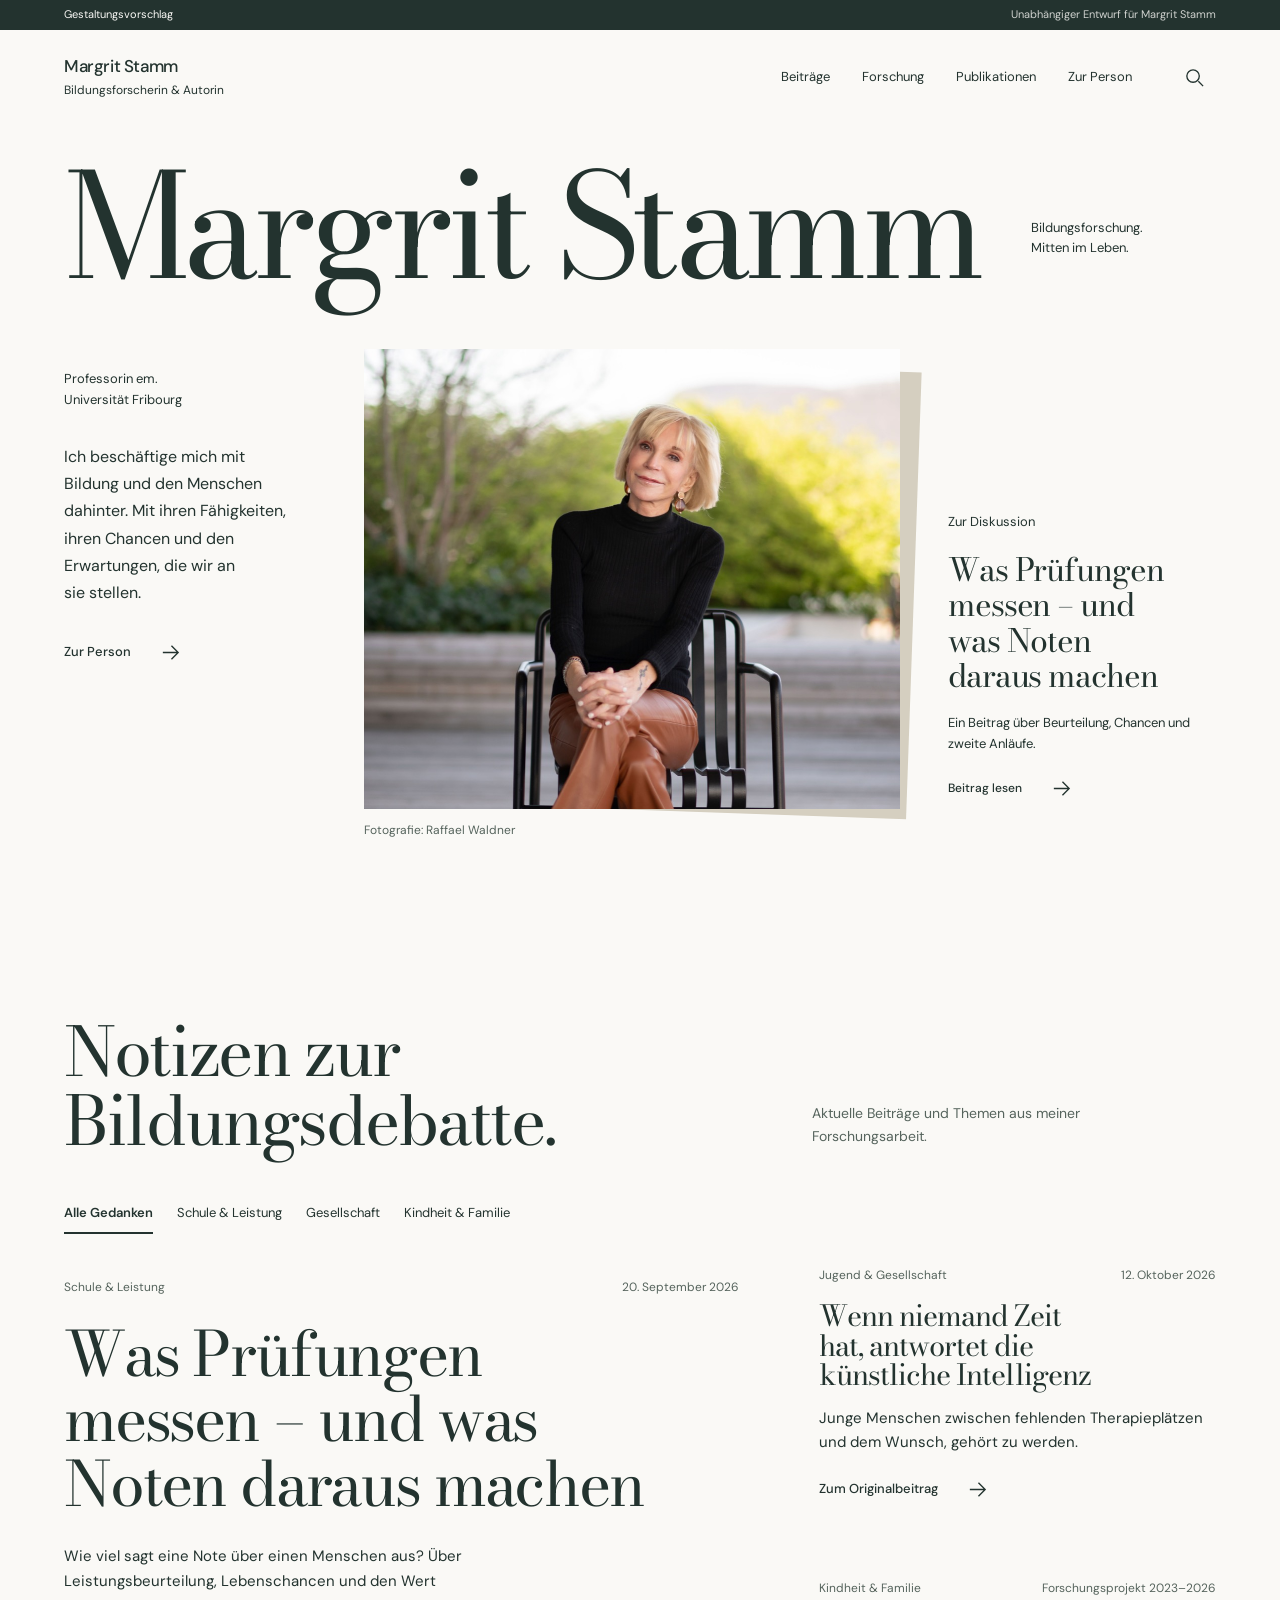
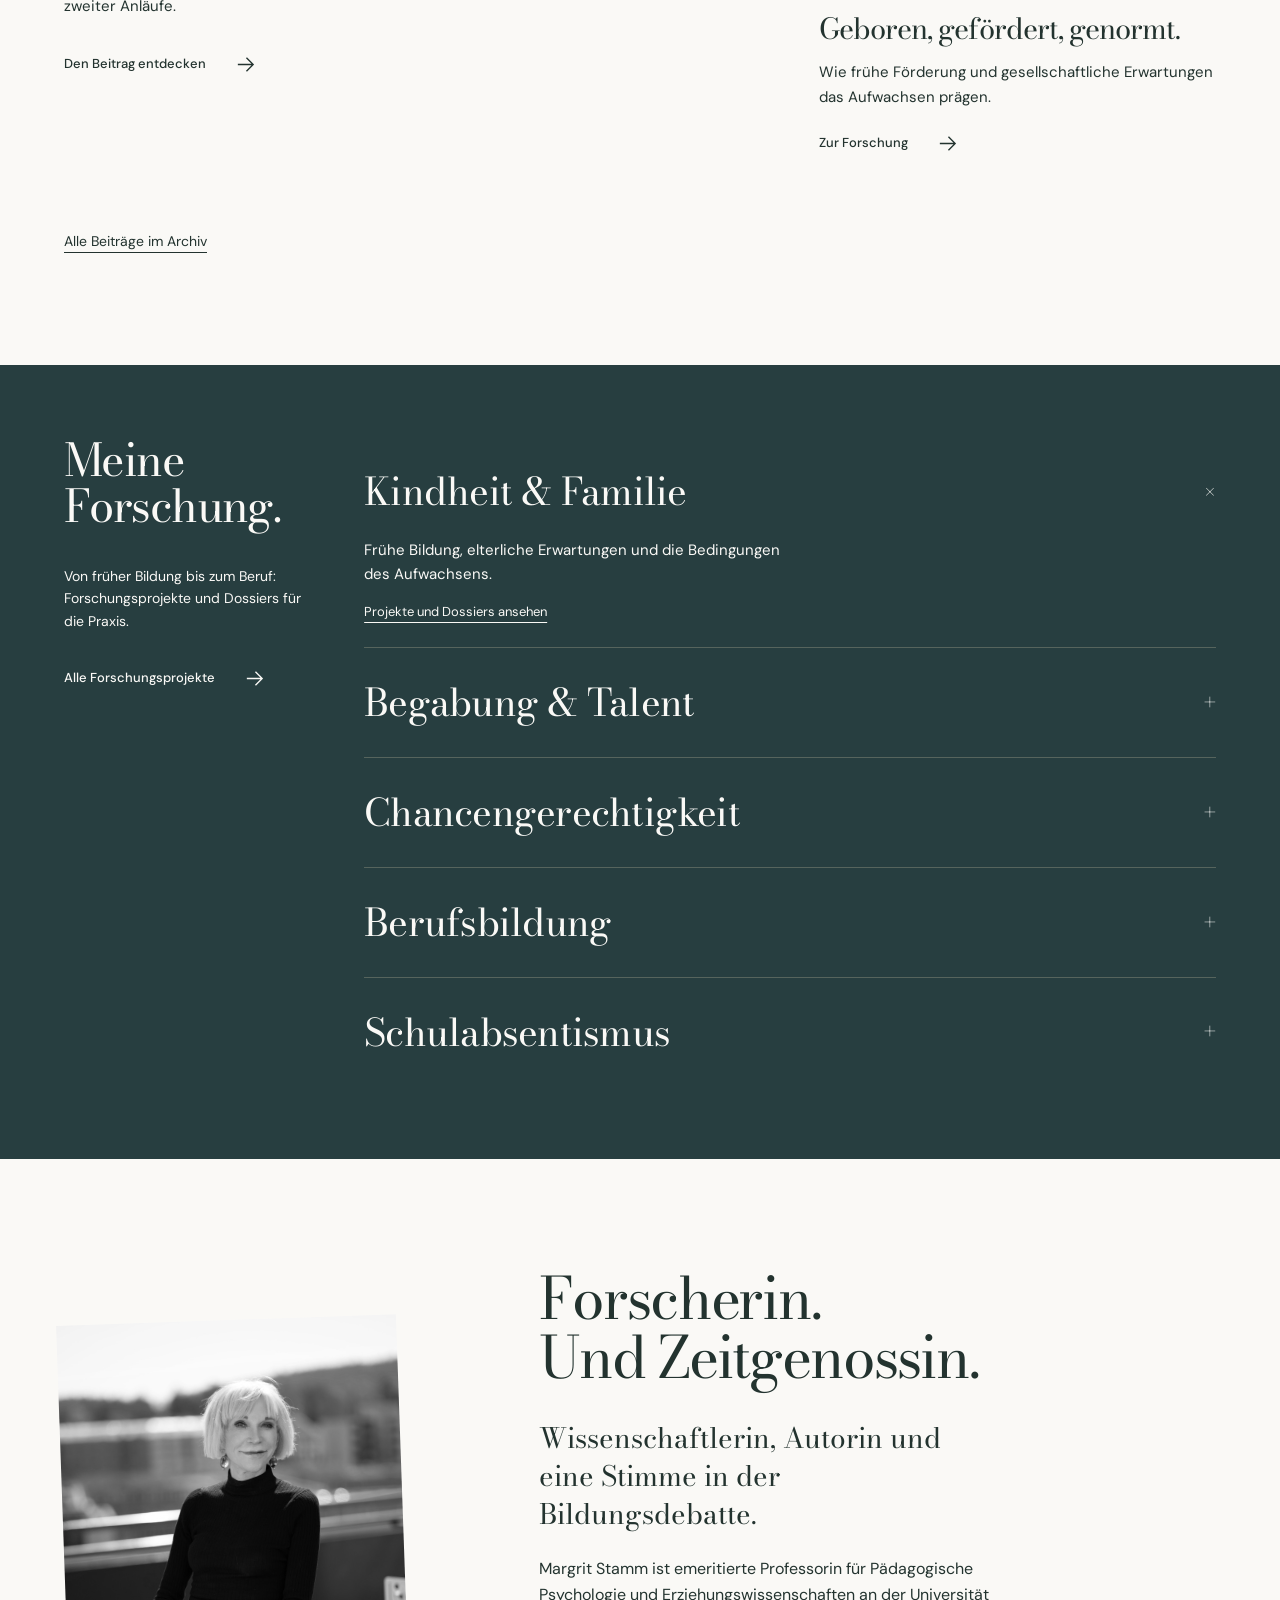
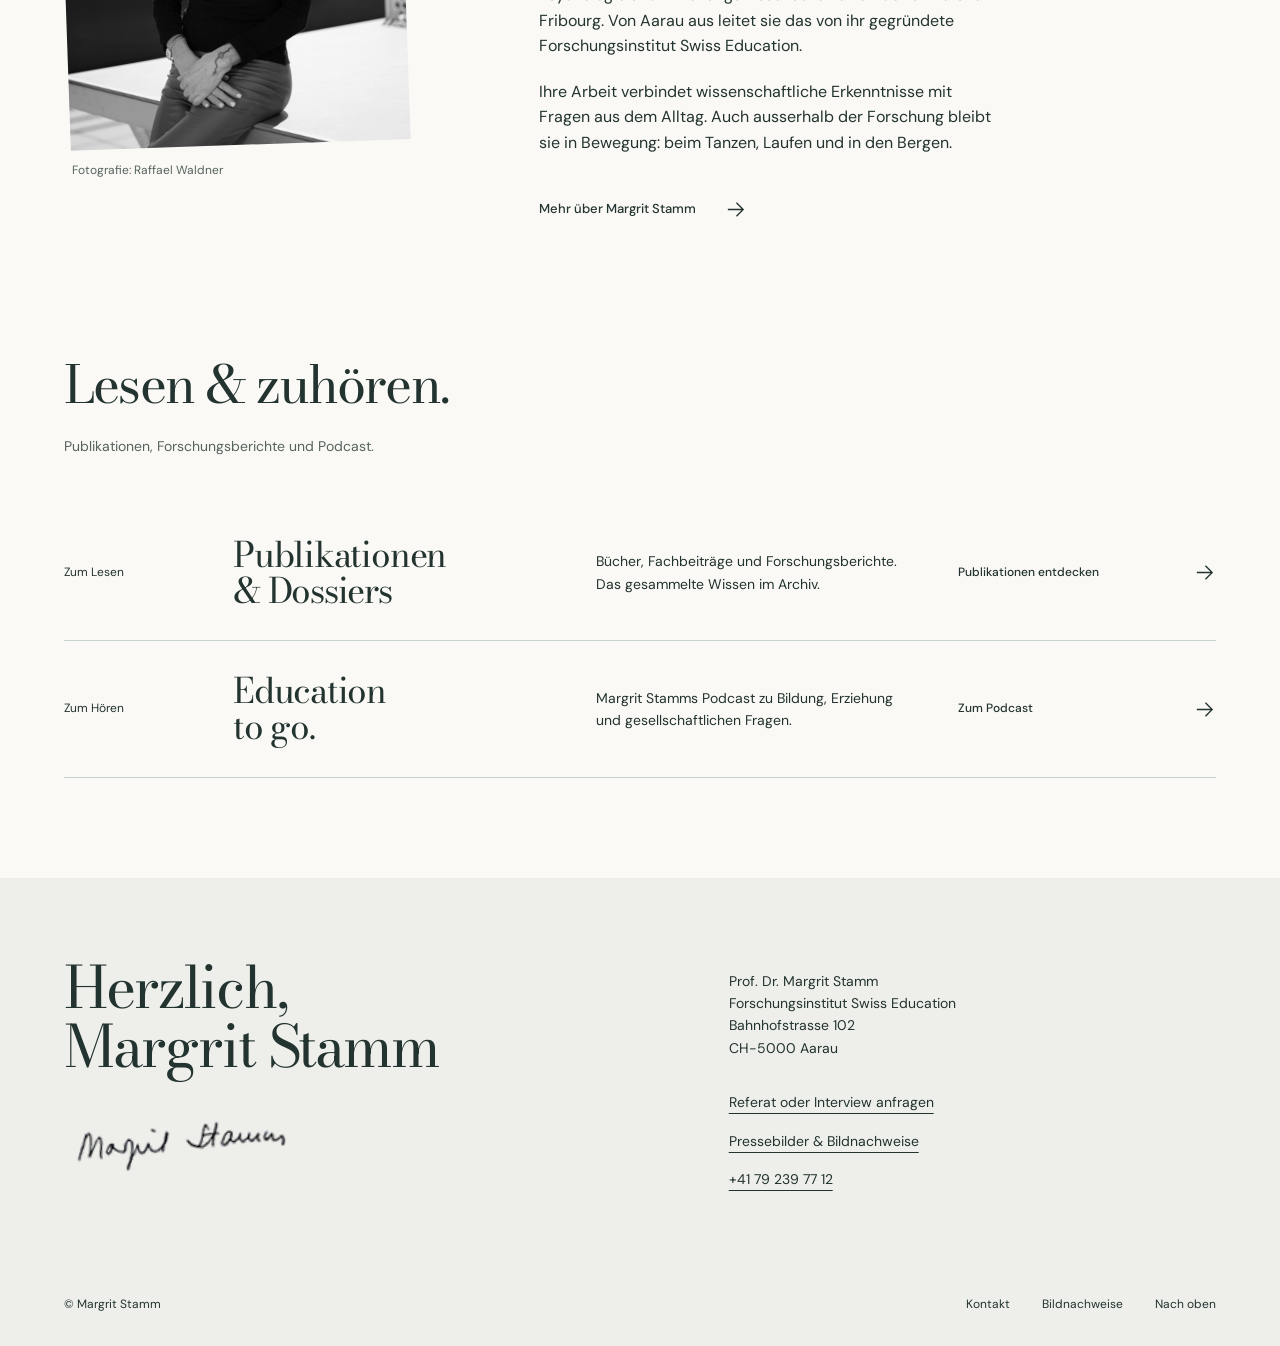
==== index.html @ 096a6808 "Publish Margrit Stamm editorial website proposal" ====
<!doctype html><html lang="de-CH"><head><meta charset="utf-8"><meta name="robots" content="noindex, nofollow"><meta name="viewport" content="width=device-width, initial-scale=1"><title>Margrit Stamm | Bildung weiterdenken</title><meta name="description" content="Forschung, Gedanken und Perspektiven von Prof. Dr. Margrit Stamm. Bildung, Kindheit und gesellschaftliche Chancen."><link rel="stylesheet" href="style.css"><script src="app.js" defer></script><link rel="stylesheet" href="editorial.css"></head><body><div class="proposal-bar">Gestaltungsvorschlag <span>Unabhängiger Entwurf für Margrit Stamm</span></div>
<a class="skip" href="#main">Zum Inhalt</a><header class="header wrap"><a class="brand" href="index.html" aria-label="Margrit Stamm, Startseite">Margrit Stamm<span>Bildungsforscherin & Autorin</span></a><nav aria-label="Hauptnavigation" id="navigation"><a href="beitraege.html">Beiträge</a><a href="forschung.html">Forschung</a><a href="publikationen.html">Publikationen</a><a href="index.html#person">Zur Person</a></nav><div class="header-actions"><button class="search-toggle icon-button" aria-label="Website durchsuchen"><svg viewBox="0 0 24 24" aria-hidden="true"><circle cx="10.5" cy="10.5" r="6.5"/><path d="m16 16 5 5"/></svg></button><button class="menu-toggle" aria-expanded="false" aria-controls="navigation">Menü</button></div></header>
<main id="main"><section class="hero wrap"><div class="hero-title"><h1>Margrit Stamm</h1><p>Bildungsforschung. <br>Mitten im Leben.</p></div><div class="hero-copy"><p>Professorin em. <br>Universität Fribourg</p><p>Ich beschäftige mich mit Bildung und den Menschen dahinter. Mit ihren Fähigkeiten, ihren Chancen und den Erwartungen, die wir an sie stellen.</p><a class="text-link" href="#person">Zur Person <svg viewBox="0 0 24 24" aria-hidden="true"><path d="M4 12h16M13 5l7 7-7 7"/></svg></a></div><figure class="hero-photo"><img src="assets/portrait.jpg" alt="Margrit Stamm auf einer Terrasse" width="1065" height="1600" fetchpriority="high"><figcaption>Fotografie: Raffael Waldner</figcaption></figure><div class="hero-aside"><p>Zur Diskussion</p><h2><a href="artikel.html">Was Prüfungen messen – und was Noten daraus machen</a></h2><p>Ein Beitrag über Beurteilung, Chancen und zweite Anläufe.</p><a class="text-link" href="artikel.html">Beitrag lesen <svg viewBox="0 0 24 24" aria-hidden="true"><path d="M4 12h16M13 5l7 7-7 7"/></svg></a></div></section>
<section class="thoughts wrap section" id="gedanken"><div class="section-intro"><h2>Notizen zur <br>Bildungsdebatte.</h2><p>Aktuelle Beiträge und Themen aus meiner Forschungsarbeit.</p></div><div class="filter-bar" role="group" aria-label="Beiträge nach Thema filtern"><button class="filter active" data-filter="all" aria-pressed="true">Alle Gedanken</button><button class="filter" data-filter="schule" aria-pressed="false">Schule & Leistung</button><button class="filter" data-filter="gesellschaft" aria-pressed="false">Gesellschaft</button><button class="filter" data-filter="kindheit" aria-pressed="false">Kindheit & Familie</button></div><div class="stories"><article class="story feature" data-topic="schule"><div class="story-meta"><span>Schule & Leistung</span><time datetime="2026-09-20">20. September 2026</time></div><h3><a href="artikel.html">Was Prüfungen messen – und was Noten daraus machen</a></h3><p>Wie viel sagt eine Note über einen Menschen aus? Über Leistungsbeurteilung, Lebenschancen und den Wert zweiter Anläufe.</p><a href="artikel.html" class="text-link">Den Beitrag entdecken <svg viewBox="0 0 24 24" aria-hidden="true"><path d="M4 12h16M13 5l7 7-7 7"/></svg></a></article><div class="story-stack"><article class="story" data-topic="gesellschaft"><div class="story-meta"><span>Jugend & Gesellschaft</span><time datetime="2026-10-12">12. Oktober 2026</time></div><h3><a href="https://www.margritstamm.ch/blog/blog-uebersicht-bildung-und-erziehung/entry/wenn-niemand-zeit-hat-antwortet-die-kuenstliche-intelligenz-ueber-junge-menschen-therapieplaetze-und-die-sehnsucht-gehoert-zu-werden.html">Wenn niemand Zeit hat, antwortet die künstliche Intelligenz</a></h3><p>Junge Menschen zwischen fehlenden Therapieplätzen und dem Wunsch, gehört zu werden.</p><a class="text-link" href="https://www.margritstamm.ch/blog/blog-uebersicht-bildung-und-erziehung/entry/wenn-niemand-zeit-hat-antwortet-die-kuenstliche-intelligenz-ueber-junge-menschen-therapieplaetze-und-die-sehnsucht-gehoert-zu-werden.html">Zum Originalbeitrag <svg viewBox="0 0 24 24" aria-hidden="true"><path d="M4 12h16M13 5l7 7-7 7"/></svg></a></article><article class="story" data-topic="kindheit"><div class="story-meta"><span>Kindheit & Familie</span><span>Forschungsprojekt 2023–2026</span></div><h3><a href="forschung.html">Geboren, gefördert, genormt.</a></h3><p>Wie frühe Förderung und gesellschaftliche Erwartungen das Aufwachsen prägen.</p><a class="text-link" href="forschung.html">Zur Forschung <svg viewBox="0 0 24 24" aria-hidden="true"><path d="M4 12h16M13 5l7 7-7 7"/></svg></a></article></div></div><p class="filter-status sr-only" role="status"></p><a class="archive-link" href="beitraege.html">Alle Beiträge im Archiv</a></section>
<section class="research" id="forschung"><div class="wrap research-inner"><div class="research-intro"><h2>Meine <br>Forschung.</h2><p>Von früher Bildung bis zum Beruf: Forschungsprojekte und Dossiers für die Praxis.</p><a class="text-link" href="forschung.html">Alle Forschungsprojekte <svg viewBox="0 0 24 24" aria-hidden="true"><path d="M4 12h16M13 5l7 7-7 7"/></svg></a></div><div class="research-list"><details open><summary>Kindheit & Familie <span aria-hidden="true">+</span></summary><p>Frühe Bildung, elterliche Erwartungen und die Bedingungen des Aufwachsens.</p><a href="forschung.html">Projekte und Dossiers ansehen</a></details><details><summary>Begabung & Talent <span aria-hidden="true">+</span></summary><p>Wie Fähigkeiten erkannt werden und wie sich Potenziale über die Lebensspanne entwickeln.</p><a href="forschung.html">Projekte und Dossiers ansehen</a></details><details><summary>Chancengerechtigkeit <span aria-hidden="true">+</span></summary><p>Bildungswege, soziale Herkunft und Möglichkeiten des gesellschaftlichen Aufstiegs.</p><a href="forschung.html">Projekte und Dossiers ansehen</a></details><details><summary>Berufsbildung <span aria-hidden="true">+</span></summary><p>Berufliche Fähigkeiten, praktische Intelligenz und Talententwicklung in der Ausbildung.</p><a href="forschung.html">Projekte und Dossiers ansehen</a></details><details><summary>Schulabsentismus <span aria-hidden="true">+</span></summary><p>Wenn junge Menschen der Schule fernbleiben: Ursachen, Bildungswege und Prävention.</p><a href="forschung.html">Projekte und Dossiers ansehen</a></details></div></div></section>
<section class="person wrap section" id="person"><figure><img src="assets/portrait2.jpg" alt="Margrit Stamm auf der Terrasse" width="800" height="1200" loading="lazy"><figcaption>Fotografie: Raffael Waldner</figcaption></figure><div class="person-copy"><h2>Forscherin. <br>Und Zeitgenossin.</h2><p class="lead">Wissenschaftlerin, Autorin und eine Stimme in der Bildungsdebatte.</p><p>Margrit Stamm ist emeritierte Professorin für Pädagogische Psychologie und Erziehungswissenschaften an der Universität Fribourg. Von Aarau aus leitet sie das von ihr gegründete Forschungsinstitut Swiss Education.</p><p>Ihre Arbeit verbindet wissenschaftliche Erkenntnisse mit Fragen aus dem Alltag. Auch ausserhalb der Forschung bleibt sie in Bewegung: beim Tanzen, Laufen und in den Bergen.</p><a class="text-link" href="https://www.margritstamm.ch/">Mehr über Margrit Stamm <svg viewBox="0 0 24 24" aria-hidden="true"><path d="M4 12h16M13 5l7 7-7 7"/></svg></a></div></section>
<section class="library wrap section" id="publikationen"><div class="section-intro"><h2>Lesen & zuhören.</h2><p>Publikationen, Forschungsberichte und Podcast.</p></div><div class="library-grid"><a href="publikationen.html"><span>Zum Lesen</span><h3>Publikationen <br>& Dossiers</h3><p>Bücher, Fachbeiträge und Forschungsberichte. Das gesammelte Wissen im Archiv.</p><span class="text-link">Publikationen entdecken <svg viewBox="0 0 24 24" aria-hidden="true"><path d="M4 12h16M13 5l7 7-7 7"/></svg></span></a><a href="https://education2go.podigee.io/" id="podcast-link"><span>Zum Hören</span><h3>Education <br>to go.</h3><p>Margrit Stamms Podcast zu Bildung, Erziehung und gesellschaftlichen Fragen.</p><span class="text-link">Zum Podcast <svg viewBox="0 0 24 24" aria-hidden="true"><path d="M4 12h16M13 5l7 7-7 7"/></svg></span></a></div></section></main>
<footer id="kontakt" class="footer"><div class="wrap"><div class="footer-top"><div><h2>Herzlich, <br>Margrit Stamm</h2><img class="signature" src="assets/signature.png" width="161" height="42" alt="Unterschrift von Margrit Stamm"></div><div class="footer-contact"><p>Prof. Dr. Margrit Stamm <br>Forschungsinstitut Swiss Education <br>Bahnhofstrasse 102 <br>CH-5000 Aarau</p><a href="https://www.margritstamm.ch/anfragen-und-pressefotos/anfragen-fuer-referate-und-interviews.html">Referat oder Interview anfragen</a><a href="https://www.margritstamm.ch/anfragen-und-pressefotos/pressefotos.html">Pressebilder & Bildnachweise</a><a href="tel:+41792397712">+41 79 239 77 12</a></div></div><div class="footer-bottom"><span>© Margrit Stamm</span><a href="https://www.margritstamm.ch/kontakt.html">Kontakt</a><button class="credits-toggle">Bildnachweise</button><a href="#main">Nach oben</a></div><p class="credits" hidden>Porträtfotografien: Raffael Waldner. Originalbilder und Unterschrift von margritstamm.ch. Schrift: Bodoni Moda und DM Sans (Google Fonts).</p></div></footer>
<dialog class="search-dialog" aria-labelledby="search-title"><form method="dialog"><button class="close-search" aria-label="Suche schliessen">Schliessen</button></form><h2 id="search-title">Was beschäftigt Sie?</h2><label for="search">Beiträge und Themen durchsuchen</label><input id="search" type="search" placeholder="Zum Beispiel: Bildung, Noten, Familie" autocomplete="off"><div class="search-results" aria-live="polite"></div></dialog>
</body></html>
---- style.css ----
/* Hallmark custom · Margrit Stamm · editorial portrait · committed navy · responsive prototype */
/* Critique: original photography and deliberate typography carry the composition. */
:root{--paper:#f7f7f2;--ink:#162e3b;--muted:#52636a;--blue:#143e52;--light:#e7eceb;--white:#fcfcfa;--overlay:rgb(10 30 40 / .65);--signal:#b8d7cd;--line:#c8d0cf;--font-display:'Bodoni',Georgia,serif;--font-body:'DM Sans',Arial,sans-serif;--ease:cubic-bezier(.16,1,.3,1);--gutter:clamp(24px,5vw,88px)}
@font-face{font-family:'Bodoni';src:url('assets/serif0.ttf') format('truetype');font-weight:400;font-display:swap}@font-face{font-family:'DM Sans';src:url('assets/sans0.ttf') format('truetype');font-weight:400;font-display:swap}@font-face{font-family:'DM Sans';src:url('assets/sans1.ttf') format('truetype');font-weight:500;font-display:swap}@font-face{font-family:'DM Sans';src:url('assets/sans2.ttf') format('truetype');font-weight:600;font-display:swap}
*{box-sizing:border-box}html{scroll-behavior:smooth;scroll-padding-top:32px;overflow-x:clip}body{margin:0;background:var(--paper);color:var(--ink);font-family:var(--font-body);font-size:16px;line-height:1.6;overflow-x:clip}::selection{background:var(--signal);color:var(--ink)}button,input{font:inherit}a{color:inherit;text-decoration:none;text-underline-offset:6px}button{color:inherit;cursor:pointer}a:hover{text-decoration:underline}button:focus-visible,a:focus-visible,input:focus-visible,summary:focus-visible{outline:3px solid var(--muted);outline-offset:6px}img{display:block;max-width:100%;height:auto}svg{width:23px;height:23px;fill:none;stroke:currentColor;stroke-width:1.4;flex-shrink:0}h1,h2,h3,p,figure{margin:0}h1,h2,h3{font-family:var(--font-display);font-weight:400;letter-spacing:-.035em;line-height:1.02;text-wrap:balance;overflow-wrap:break-word;min-width:0}p{text-wrap:pretty}h2{font-size:clamp(44px,5.4vw,78px)}h3{font-size:clamp(30px,3vw,44px)}.wrap{width:100%;max-width:1600px;margin-inline:auto;padding-inline:var(--gutter)}.header{min-height:118px;display:flex;align-items:center;gap:40px;justify-content:space-between}.brand{font-size:25px;line-height:1.15;letter-spacing:-1px;font-weight:500}.brand span{display:block;font-size:12px;letter-spacing:0;margin-top:8px;font-weight:400}.header nav{display:flex;gap:32px;margin-left:auto;font-size:14px}.header-actions{display:flex;gap:20px;align-items:center}.icon-button{background:none;border:0;min-width:44px;min-height:44px;display:grid;place-items:center}.menu-toggle{display:none;background:none;border:0;min-height:44px}.hero{position:relative;display:grid;grid-template-columns:minmax(0,1.05fr) minmax(0,1fr);grid-template-rows:auto auto;min-height:700px;padding-top:36px;padding-bottom:64px}.hero-title{position:relative;z-index:2;padding-top:44px;grid-column:1;grid-row:1;pointer-events:none}.hero h1{font-size:clamp(76px,7.6vw,120px);line-height:.94;letter-spacing:-.04em;white-space:nowrap}.hero-photo{grid-column:2;grid-row:1/4;margin-left:32px;position:relative}.hero-photo img{width:100%;height:610px;object-fit:cover;object-position:center 40%}.hero-photo figcaption{font-size:12px;margin-top:12px;color:var(--muted)}.hero-copy{grid-column:1;grid-row:2;padding:40px 0 32px;max-width:430px}.hero-copy p{font-size:20px;line-height:1.55}.round-link{display:flex;align-items:center;gap:16px;font-size:14px;margin-top:32px}.round-icon{display:grid;place-items:center;width:52px;height:52px;border-radius:50%;background:var(--blue);color:var(--paper);transition:transform .3s var(--ease)}.round-link:hover .round-icon{transform:translateY(4px)}.hero-aside{font-size:12px;grid-column:1;grid-row:3;align-self:end;color:var(--muted)}.hero-title{animation:settle .8s var(--ease) both}@keyframes settle{from{transform:translateY(14px);opacity:.6}to{transform:translateY(0);opacity:1}}.section{padding-block:112px}.section-intro{display:grid;grid-template-columns:minmax(0,1.15fr) minmax(0,1fr);gap:60px;align-items:end;margin-bottom:52px}.section-intro p{max-width:340px;padding-bottom:8px;color:var(--muted)}.thoughts{background:var(--light)}.filter-bar{display:flex;gap:8px 24px;flex-wrap:wrap;margin-bottom:44px}.filter{padding:8px 0;background:none;border:0;border-bottom:2px solid transparent;font-size:14px}.filter.active{border-color:var(--ink);font-weight:600}.stories{display:grid;grid-template-columns:minmax(0,1.15fr) minmax(0,1fr);gap:60px}.story.feature{padding:40px;background:var(--blue);color:var(--paper);display:flex;flex-direction:column;align-items:flex-start;min-height:480px}.story-meta{display:flex;gap:16px;justify-content:space-between;font-size:12px;margin-bottom:24px;width:100%}.feature h3{font-size:clamp(38px,4.2vw,60px);margin-bottom:24px}.story p{font-size:15px;line-height:1.65;max-width:440px}.feature .text-link{margin-top:auto;padding-top:32px}.text-link{display:inline-flex;align-items:center;justify-content:space-between;gap:28px;font-size:13px;font-weight:500;min-height:44px}.text-link svg{transition:transform .25s var(--ease)}.text-link:hover svg{transform:translateX(5px)}.story-stack{display:grid;gap:36px;align-content:start}.story-stack .story{padding-bottom:24px}.story-stack h3{font-size:34px;margin-bottom:16px}.story-stack .story-meta{margin-bottom:16px}.story-stack .text-link{margin-top:12px}.archive-link{display:inline-block;margin-top:40px;font-size:14px;text-decoration:underline}.research{background:var(--blue);color:var(--paper);padding-block:112px}.research-inner{display:grid;grid-template-columns:minmax(0,1.15fr) minmax(0,1fr);gap:60px}.research-intro p{max-width:340px;margin-top:36px}.research-intro .text-link{margin-top:24px}.research-list details{padding:24px 0;border-bottom:1px solid var(--muted)}.research-list summary{display:flex;justify-content:space-between;align-items:center;gap:20px;cursor:pointer;list-style:none;font-size:25px;letter-spacing:-.7px}.research-list summary::-webkit-details-marker{display:none}.research-list summary span{font-size:26px;font-weight:400}.research-list details[open] summary span{transform:rotate(45deg)}.research-list p{font-size:15px;margin:16px 0 12px;max-width:360px}.research-list a{font-size:13px;text-decoration:underline}.person{display:grid;grid-template-columns:minmax(0,1fr) minmax(0,1.05fr);gap:112px;align-items:center}.person figure{max-width:440px}.person img{aspect-ratio:4/5;object-fit:cover;object-position:center 30%}.person figcaption{font-size:12px;margin-top:8px;color:var(--muted)}.person-copy .lead{font-size:20px;margin:32px 0 24px}.person-copy p:not(.lead){margin-bottom:20px;font-size:15px;max-width:460px}.person-copy .text-link{margin-top:12px}.library{padding-top:32px}.library-grid{display:grid;grid-template-columns:repeat(2,minmax(0,1fr));gap:24px}.library-grid>a{padding:40px;background:var(--light);display:flex;flex-direction:column;align-items:flex-start}.library-grid>a:last-child{background:var(--blue);color:var(--paper)}.library-grid>a:hover{text-decoration:none}.library-grid>a>span:first-child{font-size:12px;margin-bottom:36px}.library-grid h3{font-size:50px;margin-bottom:24px}.library-grid p{max-width:340px;font-size:15px}.library-grid .text-link{margin-top:32px}.footer{background:var(--light);padding-top:80px}.footer-top{display:grid;grid-template-columns:minmax(0,1.2fr) minmax(0,1fr);gap:80px;padding-bottom:72px}.signature{width:190px;height:auto;margin-top:36px;mix-blend-mode:multiply}.footer-contact{display:flex;flex-direction:column;align-items:flex-start;gap:16px;padding-top:12px;font-size:14px}.footer-contact p{margin-bottom:16px}.footer-contact a{text-decoration:underline}.footer-bottom{display:flex;align-items:center;gap:32px;min-height:84px;font-size:12px}.footer-bottom span{margin-right:auto}.footer-bottom button{border:0;background:none;padding:12px 0;font-size:12px}.credits{font-size:12px;max-width:700px;padding-bottom:28px}.skip{position:absolute;top:-100px;left:24px;z-index:20;background:var(--paper);padding:12px}.skip:focus{top:10px}.sr-only{position:absolute;width:1px;height:1px;overflow:hidden;clip-path:inset(50%)}[hidden]{display:none!important}.search-dialog{border:0;background:var(--paper);color:var(--ink);width:min(740px,calc(100% - 32px));max-height:85vh;padding:40px}.search-dialog::backdrop{background:var(--overlay)}.search-dialog form{text-align:right}.close-search{border:0;background:none;font-size:13px;padding:12px}.search-dialog h2{font-size:42px;margin:20px 0 32px}.search-dialog label{display:block;font-size:13px;margin-bottom:8px}.search-dialog input{width:100%;padding:16px;border:1px solid var(--muted);background:var(--white);color:var(--ink);border-radius:0;min-width:0}.search-results a{display:block;padding:16px 0}.search-results p{margin-top:24px}.search-results small{display:block;color:var(--muted)}
.article-header{padding-top:48px;padding-bottom:72px;max-width:1300px}.back{font-size:13px;display:inline-block;margin-bottom:56px}.article-header h1{font-size:clamp(48px,6.5vw,92px);max-width:1050px;line-height:1.04}.article-meta{display:flex;gap:36px;flex-wrap:wrap;font-size:13px;margin-top:36px}.article-layout{display:grid;grid-template-columns:200px minmax(0,700px);gap:80px;max-width:1300px;padding-bottom:100px}.article-aside{font-size:13px;position:sticky;top:35px;align-self:start}.article-aside img{width:72px;height:90px;object-fit:cover;margin-bottom:20px}.article-aside a{display:block;margin-top:16px;text-decoration:underline}.article-body{font-size:19px;line-height:1.8}.article-body .intro{font-size:28px;line-height:1.5;font-family:var(--font-display);margin-bottom:40px}.article-body p{margin-bottom:24px}.article-body h2{font-size:38px;margin:48px 0 24px}.article-body .source-note{font-size:13px;color:var(--muted);margin-top:44px}.article-body .original{display:inline-flex;align-items:center;gap:24px;padding:16px 24px;background:var(--blue);color:var(--paper);font-size:14px}.article-end{background:var(--blue);color:var(--paper);padding:72px 0}.article-end .wrap{display:flex;justify-content:space-between;align-items:center;gap:40px}.article-end h2{font-size:54px}
@media(min-width:1600px){.hero h1{font-size:120px}}
@media(max-width:1000px){.header{min-height:96px;gap:20px}.header nav{gap:20px}.hero{min-height:600px}.hero-photo{margin-left:0}.hero-photo img{height:540px}.hero h1{font-size:9vw}.hero-copy p{font-size:18px}.section,.research{padding-block:80px}.section-intro,.stories,.research-inner{gap:36px}.story.feature{padding:32px}.story-meta{flex-direction:column;gap:4px}.story-stack h3{font-size:29px}.person{gap:56px}.article-layout{grid-template-columns:150px minmax(0,1fr);gap:40px}.library-grid h3{font-size:40px}}
@media(max-width:700px){.header{min-height:92px;position:relative;gap:12px;flex-wrap:wrap}.brand{font-size:23px}.brand span{font-size:12px}.header-actions{margin-left:auto;gap:8px}.menu-toggle{display:block;font-size:13px}.header nav{display:none;flex-basis:100%;order:3;margin:0;padding:8px 0 28px;gap:16px;flex-direction:column}.header nav.open{display:flex}.hero{padding-top:12px;display:grid;grid-template-columns:repeat(2,minmax(0,1fr));min-height:0;padding-bottom:44px;gap:0}.hero-title{padding-top:16px;grid-column:1/3;grid-row:1;margin-bottom:28px}.hero h1{font-size:clamp(62px,12.5vw,88px);white-space:normal}.hero-photo{grid-column:2;grid-row:2/4;margin-left:12px}.hero-photo img{height:305px;object-position:50% 36%}.hero-photo figcaption{font-size:12px;line-height:1.4}.hero-copy{grid-column:1;grid-row:2;padding:12px 8px 24px 0}.hero-copy p{font-size:15px}.hero-copy p br{display:none}.round-link{font-size:12px;gap:8px;align-items:flex-start;flex-direction:column;margin-top:24px}.round-icon{width:42px;height:42px}.hero-aside{grid-column:1;grid-row:3;font-size:12px;padding-right:8px;align-self:end}.section,.research{padding-block:64px}.section-intro{display:block;margin-bottom:32px}.section-intro p{margin-top:24px;font-size:15px;max-width:310px}.filter-bar{gap:8px 16px;margin-bottom:28px}.filter{font-size:12px}.stories{grid-template-columns:minmax(0,1fr);gap:32px}.story.feature{min-height:420px;padding:28px}.feature h3{font-size:43px}.story-meta{flex-direction:row;font-size:12px}.story-stack{gap:24px}.story-stack h3{font-size:32px}.research-inner{grid-template-columns:minmax(0,1fr);gap:24px}.research-intro p{margin-top:24px}.research-list summary{font-size:22px}.person{grid-template-columns:minmax(0,1fr);gap:32px}.person figure{width:80%;max-width:350px}.person-copy .lead{margin-top:24px}.library{padding-top:8px}.library-grid{grid-template-columns:minmax(0,1fr);gap:16px}.library-grid>a{padding:32px}.library-grid h3{font-size:44px}.footer{padding-top:60px}.footer-top{grid-template-columns:minmax(0,1fr);gap:36px;padding-bottom:40px}.footer-contact{font-size:14px}.footer-bottom{gap:16px;flex-wrap:wrap;padding-block:24px}.footer-bottom span{flex-basis:100%}.search-dialog{padding:24px}.search-dialog h2{font-size:34px}.article-header{padding-top:24px;padding-bottom:40px}.back{margin-bottom:36px}.article-header h1{font-size:46px}.article-meta{gap:8px 20px;margin-top:24px;font-size:12px}.article-layout{display:flex;flex-direction:column;gap:36px;padding-bottom:60px}.article-aside{position:static;display:flex;align-items:center;flex-wrap:wrap;gap:8px 20px}.article-aside img{width:40px;height:50px;margin:0}.article-aside a{margin:0}.article-body{font-size:17px}.article-body .intro{font-size:25px}.article-body h2{font-size:33px}.article-end{padding:48px 0}.article-end .wrap{display:block}.article-end h2{font-size:44px}.article-end .text-link{margin-top:24px}}
@media(prefers-reduced-motion:reduce){html{scroll-behavior:auto}*,*::before,*::after{animation:none!important;transition:none!important}}

.story.feature :focus-visible,.research :focus-visible,.library-grid>a:last-child:focus-visible,.article-end :focus-visible{outline-color:var(--signal)}button:active,.text-link:active{transform:translateY(1px)}button:disabled{opacity:.5;cursor:not-allowed}
@media(max-width:700px){.hero h1{font-size:clamp(38px,12.3vw,80px);overflow-wrap:normal}.feature h3{font-size:35px}.article-header h1{font-size:clamp(36px,10vw,46px)}.story.feature{min-height:390px}}
/* Editorial refinement: personal masthead, photographic centre, quiet archive. */
:root{--paper:#faf9f6;--light:#eeefeb;--ink:#23332f;--blue:#273e40;--muted:#56645d;--signal:#d7dfb6}
.header{min-height:96px}.brand{font-size:17px;letter-spacing:-.4px}.brand span{font-size:12px}.header nav{font-size:13px}.hero{display:grid;grid-template-columns:minmax(0,.8fr) minmax(0,1.7fr) minmax(0,.85fr);grid-template-rows:auto auto;gap:28px 48px;padding-top:24px;padding-bottom:96px;min-height:0}.hero-title{grid-column:1/4;grid-row:1;display:flex;justify-content:space-between;align-items:center;padding-top:0;margin-bottom:20px;gap:40px}.hero h1{font-size:clamp(70px,10.8vw,156px);letter-spacing:-.045em;line-height:1.05;white-space:normal}.hero-title>p{font-size:15px;line-height:1.5;min-width:185px;padding-top:24px}.hero-copy{grid-column:1;grid-row:2;padding:20px 0 0;align-self:start}.hero-copy>p:first-child{font-size:13px;line-height:1.6;margin-bottom:44px}.hero-copy>p:nth-child(2){font-size:16px;line-height:1.7;max-width:235px}.hero-copy .text-link{margin-top:24px}.hero-photo{grid-column:2;grid-row:2;margin:0}.hero-photo img{height:425px;object-fit:cover;object-position:50% 33%;width:100%}.hero-photo figcaption{font-size:12px;margin-top:12px}.hero-aside{grid-column:3;grid-row:2;align-self:end;padding-bottom:30px;color:var(--ink);font-size:13px}.hero-aside>p:first-child{margin-bottom:20px}.hero-aside h2{font-size:32px;line-height:1.1;margin-bottom:20px}.hero-aside .text-link{margin-top:12px;font-size:12px}.section{padding-block:80px}.thoughts{background:var(--paper)}.section-intro{grid-template-columns:minmax(0,1.7fr) minmax(0,1fr);margin-bottom:40px}.section-intro h2{font-size:52px}.section-intro p{font-size:14px;max-width:280px}.stories{grid-template-columns:minmax(0,1.7fr) minmax(0,1fr);gap:80px}.story.feature{background:none;color:var(--ink);padding:12px 0 0;min-height:0}.feature h3{font-size:62px;line-height:1.05;max-width:700px;margin-bottom:28px}.feature .text-link{margin-top:24px;padding-top:0}.story-meta{font-size:12px;color:var(--muted)}.story-stack h3{font-size:29px}.story-stack{gap:44px}.filter-bar{margin-bottom:32px}.filter{font-size:13px}.research{margin-top:32px;padding-block:72px}.research-inner{grid-template-columns:minmax(0,.8fr) minmax(0,1.7fr) minmax(0,.85fr);gap:48px}.research-intro{grid-column:1}.research-intro h2{font-size:45px}.research-intro p{font-size:14px}.research-list{grid-column:2/4}.research-list summary{font-family:var(--font-display);font-size:38px;letter-spacing:-.02em}.research-list details{padding-block:24px;border:0}.research-list details+details{border-top:1px solid var(--muted)}.research-list p{max-width:460px}.person{grid-template-columns:minmax(0,.7fr) minmax(0,1.3fr);gap:110px;max-width:1300px;padding-block:110px}.person h2{font-size:58px}.person-copy .lead{font-family:var(--font-display);font-size:28px;line-height:1.35;max-width:440px}.person-copy p:not(.lead){font-size:16px}.person figure{max-width:340px}.library{padding-top:16px;padding-bottom:100px}.library .section-intro{display:block}.library .section-intro p{margin-top:24px;max-width:none}.library-grid{display:block}.library-grid>a,.library-grid>a:last-child{background:none;color:var(--ink);display:grid;grid-template-columns:minmax(0,.4fr) minmax(0,1fr) minmax(0,1fr) minmax(0,.8fr);gap:40px;padding:32px 0;align-items:center;border-bottom:1px solid var(--line)}.library-grid>a>span:first-child{margin:0}.library-grid h3{font-size:35px;margin:0}.library-grid p{font-size:14px}.library-grid .text-link{margin:0;font-size:12px}.footer{background:var(--light)}.footer h2{font-size:58px}.footer .signature{width:220px}.article-header h1{font-size:clamp(44px,6.2vw,88px)}.story.feature :focus-visible{outline-color:var(--ink)}
@media(max-width:1100px){.hero{gap:24px 28px;grid-template-columns:minmax(0,.8fr) minmax(0,1.4fr) minmax(0,.9fr)}.hero-title>p{font-size:13px;min-width:140px}.hero h1{font-size:10.2vw}.hero-aside h2{font-size:28px}.hero-copy>p:nth-child(2){font-size:14px}.hero-photo img{height:390px}.stories{gap:48px}.feature h3{font-size:49px}.research-inner{gap:32px}.research-intro h2{font-size:38px}.library-grid>a,.library-grid>a:last-child{gap:24px;grid-template-columns:minmax(0,.4fr) minmax(0,1fr) minmax(0,1fr)}.library-grid .text-link{grid-column:2/4}.person{gap:60px}}
@media(max-width:700px){.header{min-height:88px}.brand{font-size:17px}.brand span{font-size:11px}.hero{grid-template-columns:minmax(0,1fr) minmax(0,1fr);gap:24px;padding-top:12px;padding-bottom:52px}.hero-title{grid-column:1/3;grid-row:1;display:block;margin:0}.hero h1{font-size:clamp(48px,12.8vw,86px);white-space:nowrap;letter-spacing:-.04em}.hero-title>p{font-size:13px;padding:16px 0 0;min-width:0}.hero-title>p br{display:none}.hero-title>p br:after{content:' '}.hero-photo{grid-column:1/3;grid-row:2;margin:0}.hero-photo img{height:340px;object-position:50% 31%}.hero-photo figcaption{font-size:11px}.hero-copy{grid-column:1;grid-row:3;padding:0}.hero-copy>p:first-child{margin-bottom:20px;font-size:12px}.hero-copy>p:nth-child(2){font-size:13px;line-height:1.65}.hero-copy .text-link{margin-top:12px;font-size:12px}.hero-aside{grid-column:2;grid-row:3;align-self:start;padding:0;font-size:12px}.hero-aside h2{font-size:26px;line-height:1.12}.hero-aside>p:first-child{margin-bottom:20px}.hero-aside>p:not(:first-child){display:none}.hero-aside .text-link{gap:12px}.section{padding-block:48px}.section-intro{display:block}.section-intro h2{font-size:44px}.section-intro p{margin-top:20px;font-size:14px}.stories{grid-template-columns:minmax(0,1fr);gap:48px}.feature h3{font-size:40px}.story.feature{min-height:0;padding:0}.story-stack h3{font-size:32px}.story-meta{font-size:11px;flex-wrap:wrap}.filter-bar{gap:8px 16px}.research{margin-top:12px;padding-block:48px}.research-inner{display:block}.research-intro h2{font-size:44px}.research-intro h2 br{display:none}.research-intro p{margin-top:24px}.research-list{margin-top:36px}.research-list summary{font-size:29px}.research-list details{padding-block:20px}.person{grid-template-columns:minmax(0,1fr);gap:32px;padding-block:64px}.person figure{width:76%}.person h2{font-size:44px}.person-copy .lead{font-size:25px}.library{padding-top:0;padding-bottom:56px}.library-grid>a,.library-grid>a:last-child{grid-template-columns:minmax(0,1fr);gap:16px;padding:28px 0}.library-grid h3{font-size:38px}.library-grid h3 br{display:none}.library-grid .text-link{grid-column:1}.footer h2{font-size:46px}.footer .signature{width:190px}}
.article-header .source-note{font-size:13px;line-height:1.6;color:var(--muted);max-width:680px;margin-top:24px}
@media(max-width:700px){.hero-aside{display:none}.hero-copy{grid-column:1/3;display:grid;grid-template-columns:minmax(0,.7fr) minmax(0,1.3fr);gap:16px 24px}.hero-copy>p:first-child{grid-column:1;margin:0}.hero-copy>p:nth-child(2){grid-column:2;font-size:14px;max-width:none}.hero-copy .text-link{grid-column:2;margin-top:0;justify-content:flex-start}.article-aside{display:grid;grid-template-columns:44px minmax(0,1fr);gap:16px}.article-aside nav{grid-column:1/3;display:flex;flex-wrap:wrap;gap:12px 20px}.article-aside nav a{font-size:12px;min-height:32px}.article-aside span{font-size:13px}}
---- editorial.css ----
/* Editorial chapters, original photographic material, and typographic archive. */
:root{--chapter:#dce3d3;--chapter-ink:#25352d;--folio:#d5cfc0;--aside:#e5e8e0}
.proposal-bar{padding:6px var(--gutter);background:var(--ink);color:var(--paper);display:flex;justify-content:space-between;gap:16px;font-size:11px;letter-spacing:0}.proposal-bar span{opacity:.8}.hero-title{position:relative}.hero h1{font-size:clamp(70px,11.3vw,164px)}.hero-photo{position:relative}.hero-photo:after{content:'';position:absolute;inset:14px -14px 30px 14px;background:var(--folio);z-index:-1;transform:rotate(2deg)}.hero-photo img{height:460px}.hero-photo{z-index:1}.hero-title p{font-size:13px}.hero-copy>p:first-child{margin-bottom:32px}.hero-aside{padding-bottom:30px}.thoughts .section-intro h2{font-size:clamp(44px,5.3vw,72px)}.person figure{transform:rotate(-2deg)}.person figure img{filter:grayscale(1)}.person figcaption{transform:rotate(2deg);padding-top:8px}.footer .signature{transform:rotate(-4deg);margin-left:5px}.archive-mast{display:grid;grid-template-columns:minmax(0,1.8fr) minmax(0,.8fr);align-items:end;gap:80px;padding-block:65px 100px}.archive-mast h1,.publication-mast h1,.research-mast h1{font-size:clamp(72px,9.2vw,132px);line-height:.99;letter-spacing:-.04em}.archive-mast>div{max-width:300px;padding-bottom:10px}.archive-mast p+p{margin-top:24px;font-size:14px;color:var(--muted)}.archive-section{padding-block:36px 100px}.archive-controls{display:grid;grid-template-columns:minmax(0,1.3fr) minmax(0,.6fr) minmax(0,.7fr);gap:40px;align-items:end;padding-bottom:40px}.archive-controls label{display:block;font-size:13px;margin-bottom:12px}.archive-controls input,.archive-controls select{width:100%;min-width:0;padding:14px 0;border:0;border-bottom:1px solid var(--ink);background:var(--paper);color:var(--ink);font:inherit;border-radius:0}.archive-controls p{font-size:13px;justify-self:end;padding-bottom:16px}.archive-row{display:grid;grid-template-columns:minmax(0,.6fr) minmax(0,1.8fr) minmax(0,.6fr);gap:48px;padding-block:36px;border-top:1px solid var(--line);align-items:start}.archive-row time,.archive-row>span{font-size:12px;padding-top:8px;color:var(--muted)}.archive-row h2{font-size:clamp(28px,3vw,42px);line-height:1.1;text-wrap:pretty}.archive-row h2 a:hover{text-decoration:none;color:var(--muted)}.archive-row p{font-size:13px;color:var(--muted);margin-top:18px}.archive-action{font-size:12px;justify-self:end;text-align:right;padding-top:8px;text-decoration:underline;max-width:150px}.archive-more{background:var(--ink);color:var(--paper);border:0;padding:17px 28px;margin-top:40px;font-size:14px}.archive-source{font-size:12px;color:var(--muted);max-width:650px;margin-top:50px}.archive-empty{padding:45px 0;font-size:18px}.research-mast{background:var(--chapter);color:var(--chapter-ink);padding-block:80px 90px;margin-bottom:32px}.research-mast>.wrap{display:grid;grid-template-columns:minmax(0,1.8fr) minmax(0,.6fr);gap:90px;align-items:end}.research-note p+p{margin-top:24px;font-size:15px}.research-note img{margin-top:38px;width:180px;mix-blend-mode:multiply;transform:rotate(-5deg)}.research-row{grid-template-columns:minmax(0,.6fr) minmax(0,2.4fr)}.project-meta{font-size:12px;display:flex;flex-direction:column;gap:16px;color:var(--muted);padding-top:8px}.project-files{display:flex;flex-direction:column;align-items:flex-start;gap:10px;margin-top:24px}.project-files a{font-size:14px;text-decoration:underline}.project-files span{font-size:11px;margin-left:8px;color:var(--muted)}.publication-mast{display:grid;grid-template-columns:minmax(0,1.8fr) minmax(0,.6fr);gap:90px;padding-block:70px 100px;align-items:end}.publication-mast h1{font-size:clamp(64px,8vw,116px)}.publication-mast aside>p{font-size:14px;max-width:250px}.publication-mast aside>p+p{margin-top:24px}.publication-count{font-family:var(--font-display);font-size:100px;line-height:1.3;display:block;margin-top:28px}.bibliography{background:var(--aside);padding-block:48px;display:grid;grid-template-columns:minmax(0,.8fr) minmax(0,1.8fr);gap:60px}.bibliography h2{font-size:46px}.bibliography>div{display:grid;grid-template-columns:repeat(2,minmax(0,1fr));gap:30px 60px}.bibliography a{font-size:20px;line-height:1.4}.bibliography a span{display:block;font-size:12px;color:var(--muted);margin-top:8px}.document-row h2{font-size:34px}.archive-row:hover .archive-action{text-decoration-thickness:2px}.search-results{max-height:45vh;overflow-y:auto}.archive-more:focus-visible{outline-color:var(--ink)}
@media(min-width:1100px){.archive-row h2{max-width:900px}}
@media(max-width:1000px){.archive-mast,.research-mast>.wrap,.publication-mast{gap:40px}.archive-controls{gap:24px}.archive-row{gap:24px;grid-template-columns:minmax(0,.55fr) minmax(0,1.8fr) minmax(0,.6fr)}.research-row{grid-template-columns:minmax(0,.6fr) minmax(0,2.4fr)}.bibliography{gap:40px}.bibliography>div{gap:30px}.hero h1{font-size:10.2vw}}
@media(max-width:700px){.proposal-bar{font-size:10px;line-height:1.4;padding-block:8px}.proposal-bar span{max-width:175px;text-align:right}.hero h1{font-size:clamp(40px,12.8vw,86px)}.hero-photo img{height:340px}.hero-photo:after{inset:10px -8px 32px 8px;transform:rotate(1.5deg)}.hero-title p{font-size:13px}.hero-copy>p:first-child{margin:0}.hero-aside{padding:0}.archive-mast,.publication-mast{display:block;padding-top:32px;padding-bottom:48px}.archive-mast h1,.publication-mast h1,.research-mast h1{font-size:clamp(50px,13vw,84px)}.archive-mast>div{margin-top:30px;max-width:300px}.archive-mast p+p{margin-top:16px}.archive-section{padding-block:24px 56px}.archive-controls{grid-template-columns:minmax(0,1fr);gap:20px;padding-bottom:28px}.archive-controls p{justify-self:start;padding:0}.archive-controls input,.archive-controls select{font-size:16px}.archive-row{grid-template-columns:minmax(0,1fr);gap:14px;padding-block:28px}.archive-row h2{font-size:30px}.archive-row time,.archive-row>span{padding-top:0}.archive-action{justify-self:start;text-align:left;max-width:none;padding:8px 0}.archive-row p{margin-top:12px}.research-mast{padding-block:48px;margin-bottom:16px}.research-mast>.wrap{display:block}.research-note{margin-top:30px;display:grid;grid-template-columns:minmax(0,1fr) minmax(0,1fr);gap:16px}.research-note p{font-size:13px}.research-note p+p{margin:0;font-size:13px}.research-note img{margin-top:12px;max-width:150px}.project-meta{padding-top:0;gap:4px}.project-files a{font-size:13px}.project-files span{display:block;margin:5px 0 0}.publication-mast aside{display:grid;grid-template-columns:minmax(0,1fr) minmax(0,1fr);margin-top:36px;gap:20px}.publication-mast aside>p+p{margin:0}.publication-count{font-size:64px;margin:0}.publication-mast aside>p:last-child{align-self:center}.bibliography{display:block;padding-block:32px}.bibliography h2{font-size:38px;margin-bottom:28px}.bibliography>div{grid-template-columns:minmax(0,1fr);gap:24px}.bibliography a{font-size:18px}.document-row h2{font-size:29px}}
@media(prefers-reduced-motion:no-preference){.hero-photo:after{animation:paper-settle 1s var(--ease) both}@keyframes paper-settle{from{transform:rotate(0deg)}to{transform:rotate(2deg)}}}
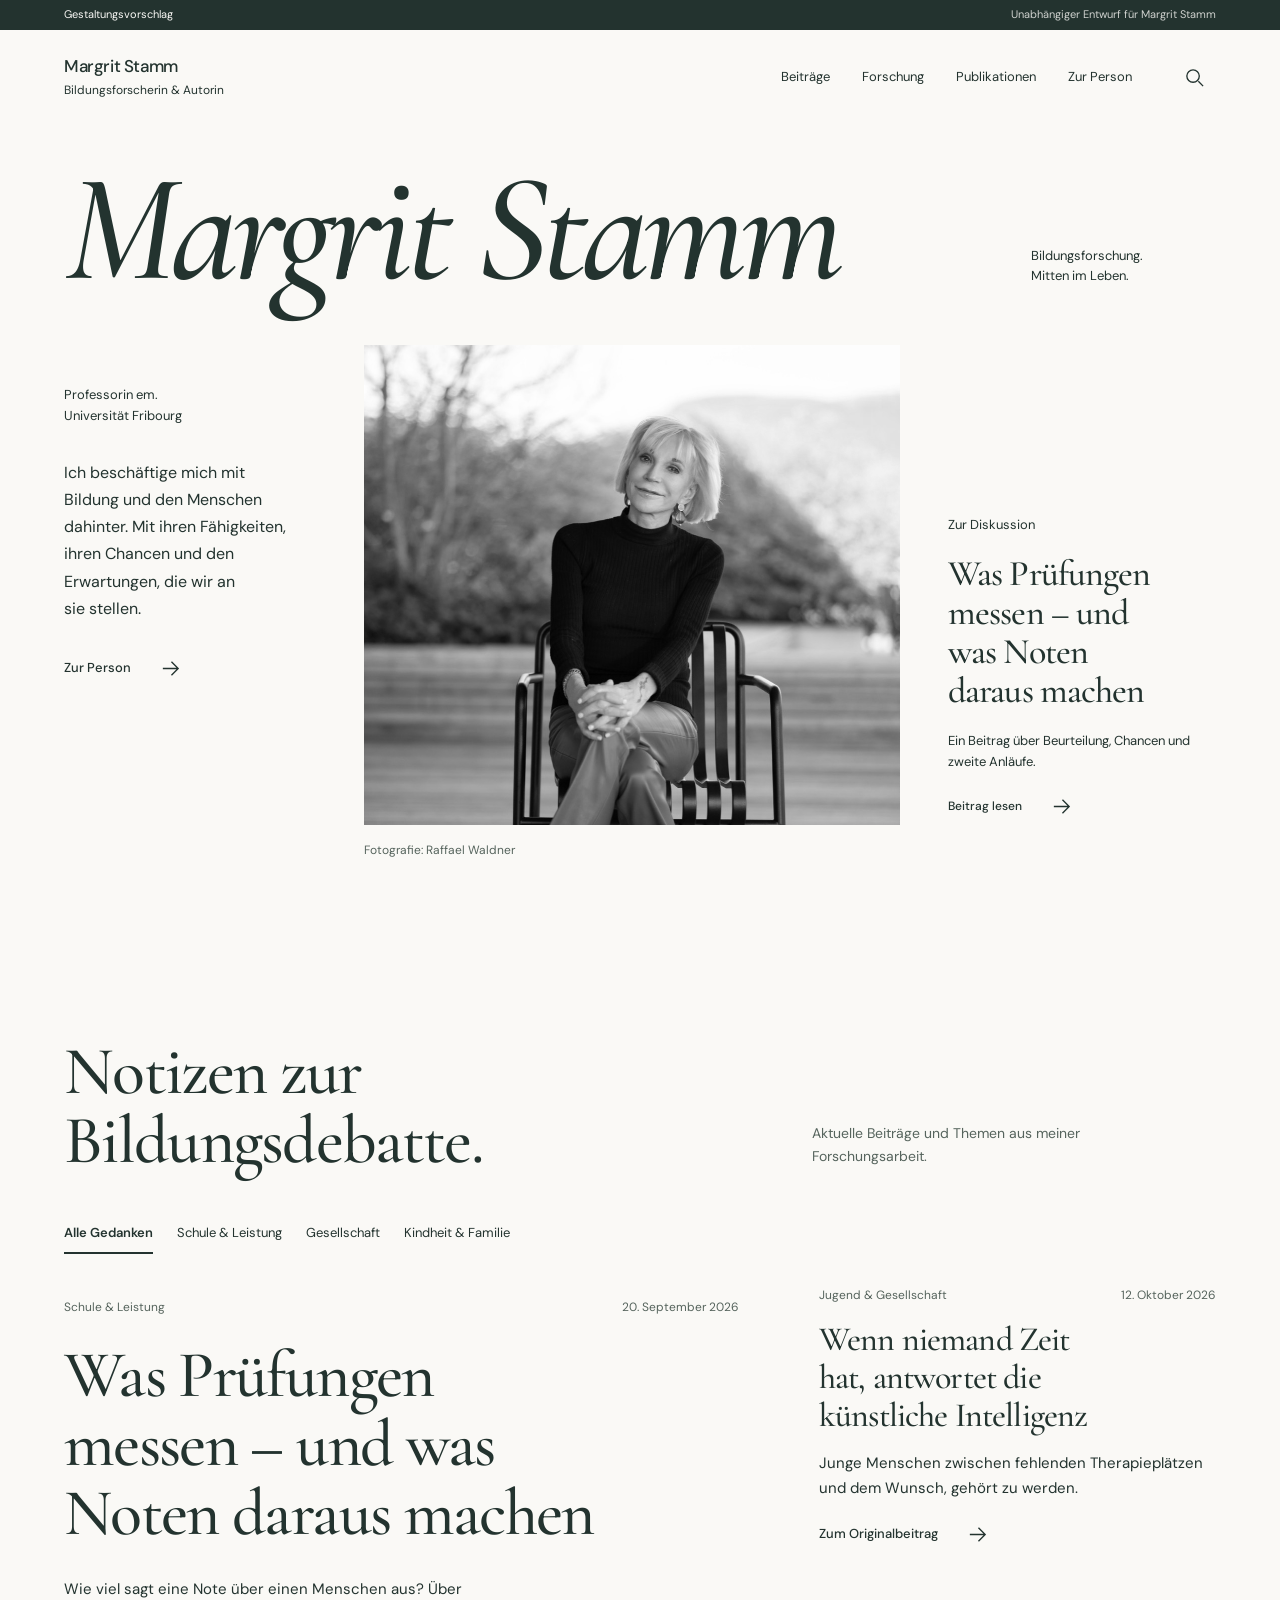
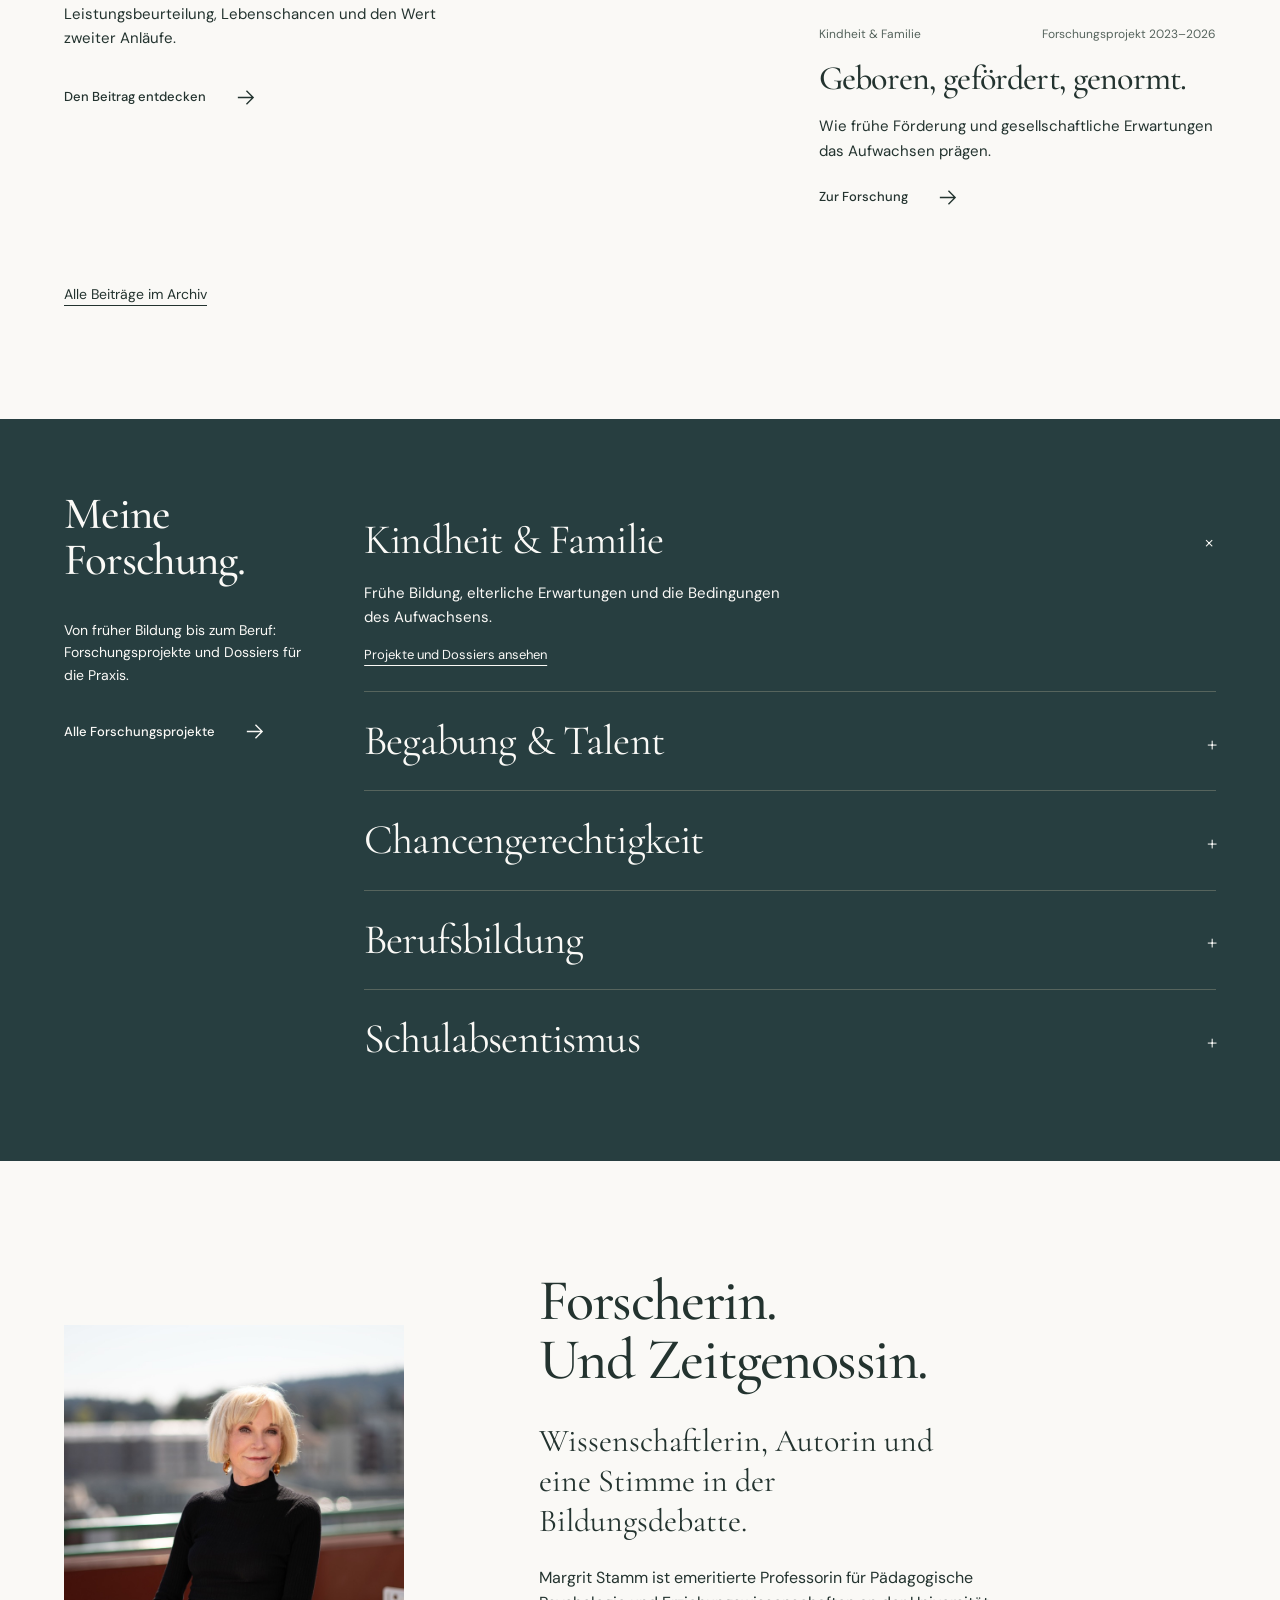
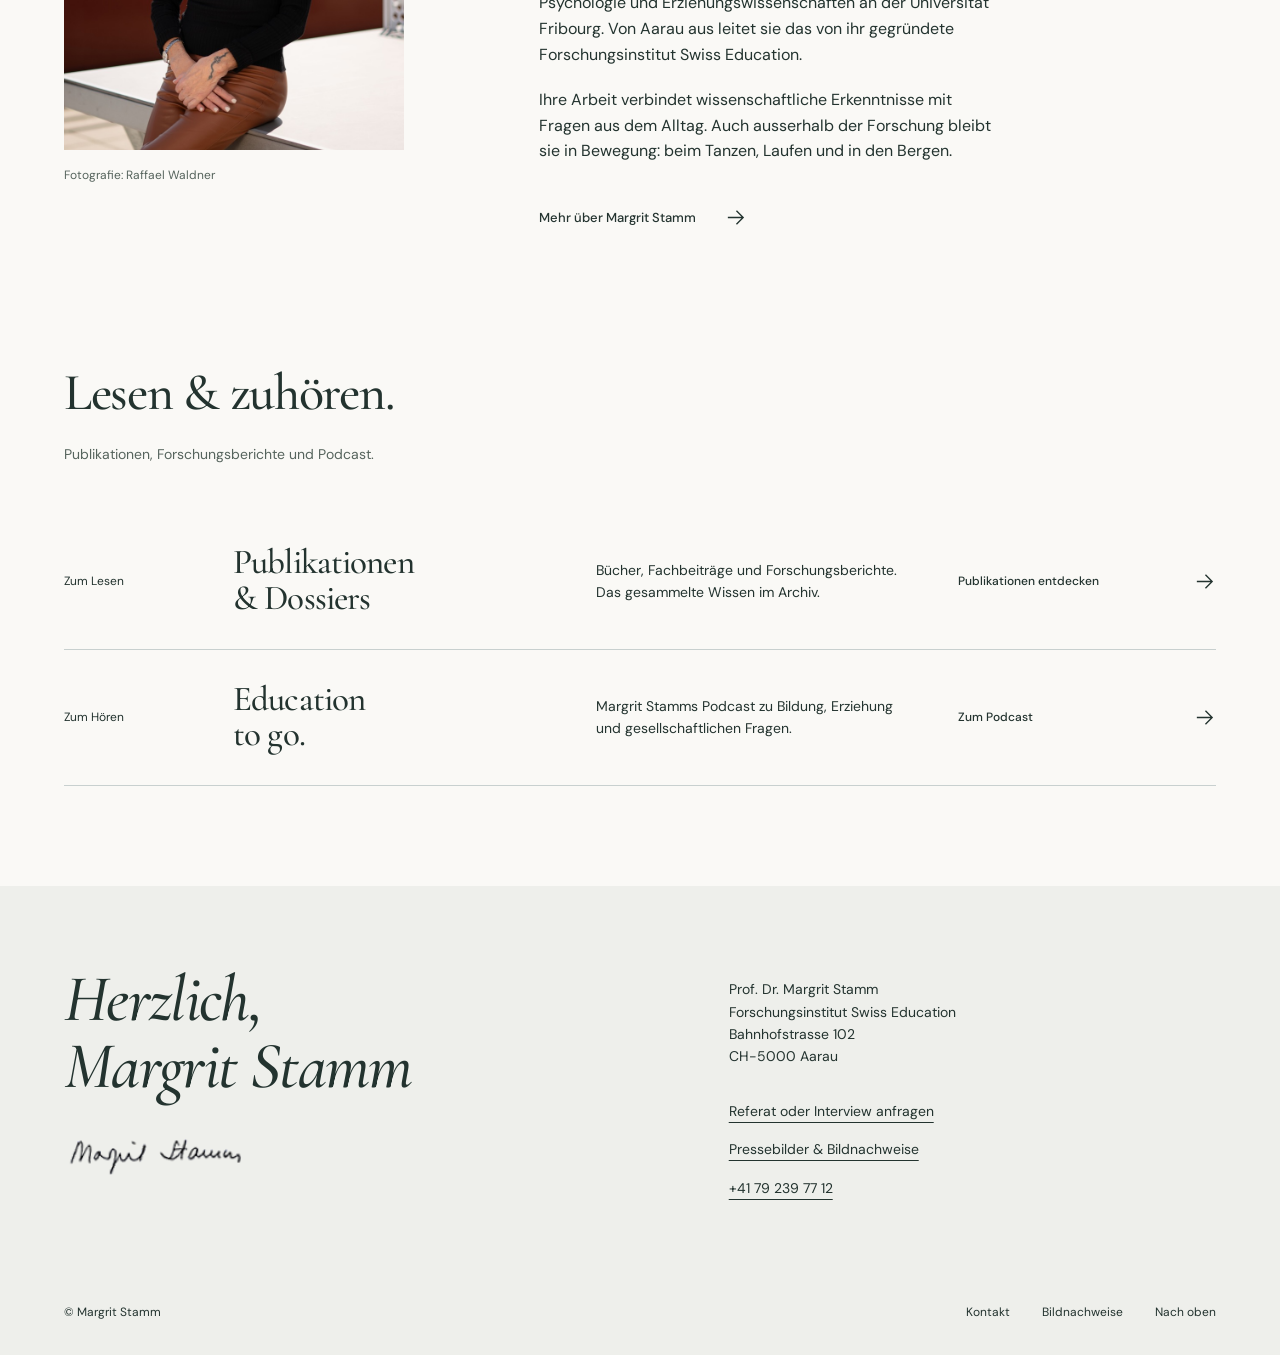
==== commit 104d753c: "Refine literary typography and photographic composition" ====
--- a/index.html
+++ b/index.html
@@ -5,6 +5,6 @@
 <section class="research" id="forschung"><div class="wrap research-inner"><div class="research-intro"><h2>Meine <br>Forschung.</h2><p>Von früher Bildung bis zum Beruf: Forschungsprojekte und Dossiers für die Praxis.</p><a class="text-link" href="forschung.html">Alle Forschungsprojekte <svg viewBox="0 0 24 24" aria-hidden="true"><path d="M4 12h16M13 5l7 7-7 7"/></svg></a></div><div class="research-list"><details open><summary>Kindheit & Familie <span aria-hidden="true">+</span></summary><p>Frühe Bildung, elterliche Erwartungen und die Bedingungen des Aufwachsens.</p><a href="forschung.html">Projekte und Dossiers ansehen</a></details><details><summary>Begabung & Talent <span aria-hidden="true">+</span></summary><p>Wie Fähigkeiten erkannt werden und wie sich Potenziale über die Lebensspanne entwickeln.</p><a href="forschung.html">Projekte und Dossiers ansehen</a></details><details><summary>Chancengerechtigkeit <span aria-hidden="true">+</span></summary><p>Bildungswege, soziale Herkunft und Möglichkeiten des gesellschaftlichen Aufstiegs.</p><a href="forschung.html">Projekte und Dossiers ansehen</a></details><details><summary>Berufsbildung <span aria-hidden="true">+</span></summary><p>Berufliche Fähigkeiten, praktische Intelligenz und Talententwicklung in der Ausbildung.</p><a href="forschung.html">Projekte und Dossiers ansehen</a></details><details><summary>Schulabsentismus <span aria-hidden="true">+</span></summary><p>Wenn junge Menschen der Schule fernbleiben: Ursachen, Bildungswege und Prävention.</p><a href="forschung.html">Projekte und Dossiers ansehen</a></details></div></div></section>
 <section class="person wrap section" id="person"><figure><img src="assets/portrait2.jpg" alt="Margrit Stamm auf der Terrasse" width="800" height="1200" loading="lazy"><figcaption>Fotografie: Raffael Waldner</figcaption></figure><div class="person-copy"><h2>Forscherin. <br>Und Zeitgenossin.</h2><p class="lead">Wissenschaftlerin, Autorin und eine Stimme in der Bildungsdebatte.</p><p>Margrit Stamm ist emeritierte Professorin für Pädagogische Psychologie und Erziehungswissenschaften an der Universität Fribourg. Von Aarau aus leitet sie das von ihr gegründete Forschungsinstitut Swiss Education.</p><p>Ihre Arbeit verbindet wissenschaftliche Erkenntnisse mit Fragen aus dem Alltag. Auch ausserhalb der Forschung bleibt sie in Bewegung: beim Tanzen, Laufen und in den Bergen.</p><a class="text-link" href="https://www.margritstamm.ch/">Mehr über Margrit Stamm <svg viewBox="0 0 24 24" aria-hidden="true"><path d="M4 12h16M13 5l7 7-7 7"/></svg></a></div></section>
 <section class="library wrap section" id="publikationen"><div class="section-intro"><h2>Lesen & zuhören.</h2><p>Publikationen, Forschungsberichte und Podcast.</p></div><div class="library-grid"><a href="publikationen.html"><span>Zum Lesen</span><h3>Publikationen <br>& Dossiers</h3><p>Bücher, Fachbeiträge und Forschungsberichte. Das gesammelte Wissen im Archiv.</p><span class="text-link">Publikationen entdecken <svg viewBox="0 0 24 24" aria-hidden="true"><path d="M4 12h16M13 5l7 7-7 7"/></svg></span></a><a href="https://education2go.podigee.io/" id="podcast-link"><span>Zum Hören</span><h3>Education <br>to go.</h3><p>Margrit Stamms Podcast zu Bildung, Erziehung und gesellschaftlichen Fragen.</p><span class="text-link">Zum Podcast <svg viewBox="0 0 24 24" aria-hidden="true"><path d="M4 12h16M13 5l7 7-7 7"/></svg></span></a></div></section></main>
-<footer id="kontakt" class="footer"><div class="wrap"><div class="footer-top"><div><h2>Herzlich, <br>Margrit Stamm</h2><img class="signature" src="assets/signature.png" width="161" height="42" alt="Unterschrift von Margrit Stamm"></div><div class="footer-contact"><p>Prof. Dr. Margrit Stamm <br>Forschungsinstitut Swiss Education <br>Bahnhofstrasse 102 <br>CH-5000 Aarau</p><a href="https://www.margritstamm.ch/anfragen-und-pressefotos/anfragen-fuer-referate-und-interviews.html">Referat oder Interview anfragen</a><a href="https://www.margritstamm.ch/anfragen-und-pressefotos/pressefotos.html">Pressebilder & Bildnachweise</a><a href="tel:+41792397712">+41 79 239 77 12</a></div></div><div class="footer-bottom"><span>© Margrit Stamm</span><a href="https://www.margritstamm.ch/kontakt.html">Kontakt</a><button class="credits-toggle">Bildnachweise</button><a href="#main">Nach oben</a></div><p class="credits" hidden>Porträtfotografien: Raffael Waldner. Originalbilder und Unterschrift von margritstamm.ch. Schrift: Bodoni Moda und DM Sans (Google Fonts).</p></div></footer>
+<footer id="kontakt" class="footer"><div class="wrap"><div class="footer-top"><div><h2>Herzlich, <br>Margrit Stamm</h2><img class="signature" src="assets/signature.png" width="161" height="42" alt="Unterschrift von Margrit Stamm"></div><div class="footer-contact"><p>Prof. Dr. Margrit Stamm <br>Forschungsinstitut Swiss Education <br>Bahnhofstrasse 102 <br>CH-5000 Aarau</p><a href="https://www.margritstamm.ch/anfragen-und-pressefotos/anfragen-fuer-referate-und-interviews.html">Referat oder Interview anfragen</a><a href="https://www.margritstamm.ch/anfragen-und-pressefotos/pressefotos.html">Pressebilder & Bildnachweise</a><a href="tel:+41792397712">+41 79 239 77 12</a></div></div><div class="footer-bottom"><span>© Margrit Stamm</span><a href="https://www.margritstamm.ch/kontakt.html">Kontakt</a><button class="credits-toggle">Bildnachweise</button><a href="#main">Nach oben</a></div><p class="credits" hidden>Porträtfotografien: Raffael Waldner. Originalbilder und Unterschrift von margritstamm.ch. Schrift: Cormorant Garamond und DM Sans (Google Fonts).</p></div></footer>
 <dialog class="search-dialog" aria-labelledby="search-title"><form method="dialog"><button class="close-search" aria-label="Suche schliessen">Schliessen</button></form><h2 id="search-title">Was beschäftigt Sie?</h2><label for="search">Beiträge und Themen durchsuchen</label><input id="search" type="search" placeholder="Zum Beispiel: Bildung, Noten, Familie" autocomplete="off"><div class="search-results" aria-live="polite"></div></dialog>
 </body></html>
--- a/editorial.css
+++ b/editorial.css
@@ -5,3 +5,11 @@
 @media(max-width:1000px){.archive-mast,.research-mast>.wrap,.publication-mast{gap:40px}.archive-controls{gap:24px}.archive-row{gap:24px;grid-template-columns:minmax(0,.55fr) minmax(0,1.8fr) minmax(0,.6fr)}.research-row{grid-template-columns:minmax(0,.6fr) minmax(0,2.4fr)}.bibliography{gap:40px}.bibliography>div{gap:30px}.hero h1{font-size:10.2vw}}
 @media(max-width:700px){.proposal-bar{font-size:10px;line-height:1.4;padding-block:8px}.proposal-bar span{max-width:175px;text-align:right}.hero h1{font-size:clamp(40px,12.8vw,86px)}.hero-photo img{height:340px}.hero-photo:after{inset:10px -8px 32px 8px;transform:rotate(1.5deg)}.hero-title p{font-size:13px}.hero-copy>p:first-child{margin:0}.hero-aside{padding:0}.archive-mast,.publication-mast{display:block;padding-top:32px;padding-bottom:48px}.archive-mast h1,.publication-mast h1,.research-mast h1{font-size:clamp(50px,13vw,84px)}.archive-mast>div{margin-top:30px;max-width:300px}.archive-mast p+p{margin-top:16px}.archive-section{padding-block:24px 56px}.archive-controls{grid-template-columns:minmax(0,1fr);gap:20px;padding-bottom:28px}.archive-controls p{justify-self:start;padding:0}.archive-controls input,.archive-controls select{font-size:16px}.archive-row{grid-template-columns:minmax(0,1fr);gap:14px;padding-block:28px}.archive-row h2{font-size:30px}.archive-row time,.archive-row>span{padding-top:0}.archive-action{justify-self:start;text-align:left;max-width:none;padding:8px 0}.archive-row p{margin-top:12px}.research-mast{padding-block:48px;margin-bottom:16px}.research-mast>.wrap{display:block}.research-note{margin-top:30px;display:grid;grid-template-columns:minmax(0,1fr) minmax(0,1fr);gap:16px}.research-note p{font-size:13px}.research-note p+p{margin:0;font-size:13px}.research-note img{margin-top:12px;max-width:150px}.project-meta{padding-top:0;gap:4px}.project-files a{font-size:13px}.project-files span{display:block;margin:5px 0 0}.publication-mast aside{display:grid;grid-template-columns:minmax(0,1fr) minmax(0,1fr);margin-top:36px;gap:20px}.publication-mast aside>p+p{margin:0}.publication-count{font-size:64px;margin:0}.publication-mast aside>p:last-child{align-self:center}.bibliography{display:block;padding-block:32px}.bibliography h2{font-size:38px;margin-bottom:28px}.bibliography>div{grid-template-columns:minmax(0,1fr);gap:24px}.bibliography a{font-size:18px}.document-row h2{font-size:29px}}
 @media(prefers-reduced-motion:no-preference){.hero-photo:after{animation:paper-settle 1s var(--ease) both}@keyframes paper-settle{from{transform:rotate(0deg)}to{transform:rotate(2deg)}}}
+/* Literary typography: Cormorant Garamond for the essay and author; DM Sans for wayfinding. */
+@font-face{font-family:'Cormorant Garamond';src:url('assets/cormorant0.ttf') format('truetype');font-weight:400;font-style:normal;font-display:swap}
+@font-face{font-family:'Cormorant Garamond';src:url('assets/cormorant1.ttf') format('truetype');font-weight:500;font-style:normal;font-display:swap}
+@font-face{font-family:'Cormorant Garamond';src:url('assets/cormorant-italic0.ttf') format('truetype');font-weight:500;font-style:italic;font-display:swap}
+:root{--font-display:'Cormorant Garamond',Georgia,serif;--text-reading:24px;--text-reading-mobile:22px}
+h1,h2,h3{font-weight:500;letter-spacing:-.025em}.hero-title{align-items:flex-end;margin-bottom:8px}.hero h1{font-size:clamp(76px,12vw,178px);font-style:italic;letter-spacing:-.04em;line-height:1.04}.hero-title>p{padding-bottom:24px}.hero-photo:after{display:none}.hero-photo img{height:480px;filter:grayscale(1);object-position:50% 30%}.hero-copy{padding-top:40px}.hero-aside h2{font-size:36px;line-height:1.08}.hero-aside{padding-bottom:32px}.hero-photo figcaption{margin-top:16px;font-size:12px}.person figure{transform:none}.person figure img{filter:none}.person figcaption{transform:none}.person-copy .lead{font-size:32px;line-height:1.25}.story.feature h3{font-size:66px;line-height:1.05}.story-stack h3{font-size:34px;line-height:1.12}.research-list summary{font-size:42px;line-height:1.2}.footer h2{font-style:italic;font-size:66px;line-height:1.02}.footer .signature{transform:none;margin-left:0;width:180px;margin-top:28px}.article-header h1{font-size:clamp(46px,6.8vw,98px);line-height:1.03;max-width:1080px}.article-body{font-family:var(--font-display);font-size:var(--text-reading);line-height:1.55;font-weight:400;max-width:65ch}.article-body .intro{font-size:34px;line-height:1.35;font-weight:500;margin-bottom:40px}.article-body h2{font-size:44px;line-height:1.1}.article-body .original{font-family:var(--font-body)}.article-meta,.story-meta{font-variant-numeric:tabular-nums}.archive-row h2{font-size:43px;line-height:1.1}.archive-row time{font-variant-numeric:tabular-nums}.publication-mast h1{line-height:.98}.archive-mast h1,.research-mast h1{line-height:.98}.publication-count{font-style:italic;font-weight:500}.bibliography h2{font-style:italic;font-size:50px}.research-note img{transform:none}.archive-controls input::placeholder{color:var(--muted);opacity:1}
+@media(max-width:1100px){.hero h1{font-size:11vw}.hero-title>p{padding-bottom:18px}.hero-aside h2{font-size:31px}.hero-photo img{height:440px}.story.feature h3{font-size:54px}.archive-row h2{font-size:36px}}
+@media(max-width:700px){.hero-title{margin-bottom:0}.hero h1{font-size:clamp(42px,13vw,90px);letter-spacing:-.035em}.hero-title>p{padding-bottom:0}.hero-copy{padding-top:0}.hero-photo img{height:370px;object-position:50% 32%}.hero-photo figcaption{font-size:11px;margin-top:12px}.story.feature h3{font-size:43px}.story-stack h3{font-size:35px}.person-copy .lead{font-size:29px}.research-list summary{font-size:32px}.footer h2{font-size:53px}.article-header h1{font-size:clamp(42px,11.5vw,64px);line-height:1.02}.article-body{font-size:var(--text-reading-mobile);line-height:1.55}.article-body .intro{font-size:29px}.article-body h2{font-size:38px}.archive-row h2{font-size:33px}.bibliography h2{font-size:42px}.archive-mast h1,.publication-mast h1,.research-mast h1{font-size:clamp(52px,14vw,86px)}}
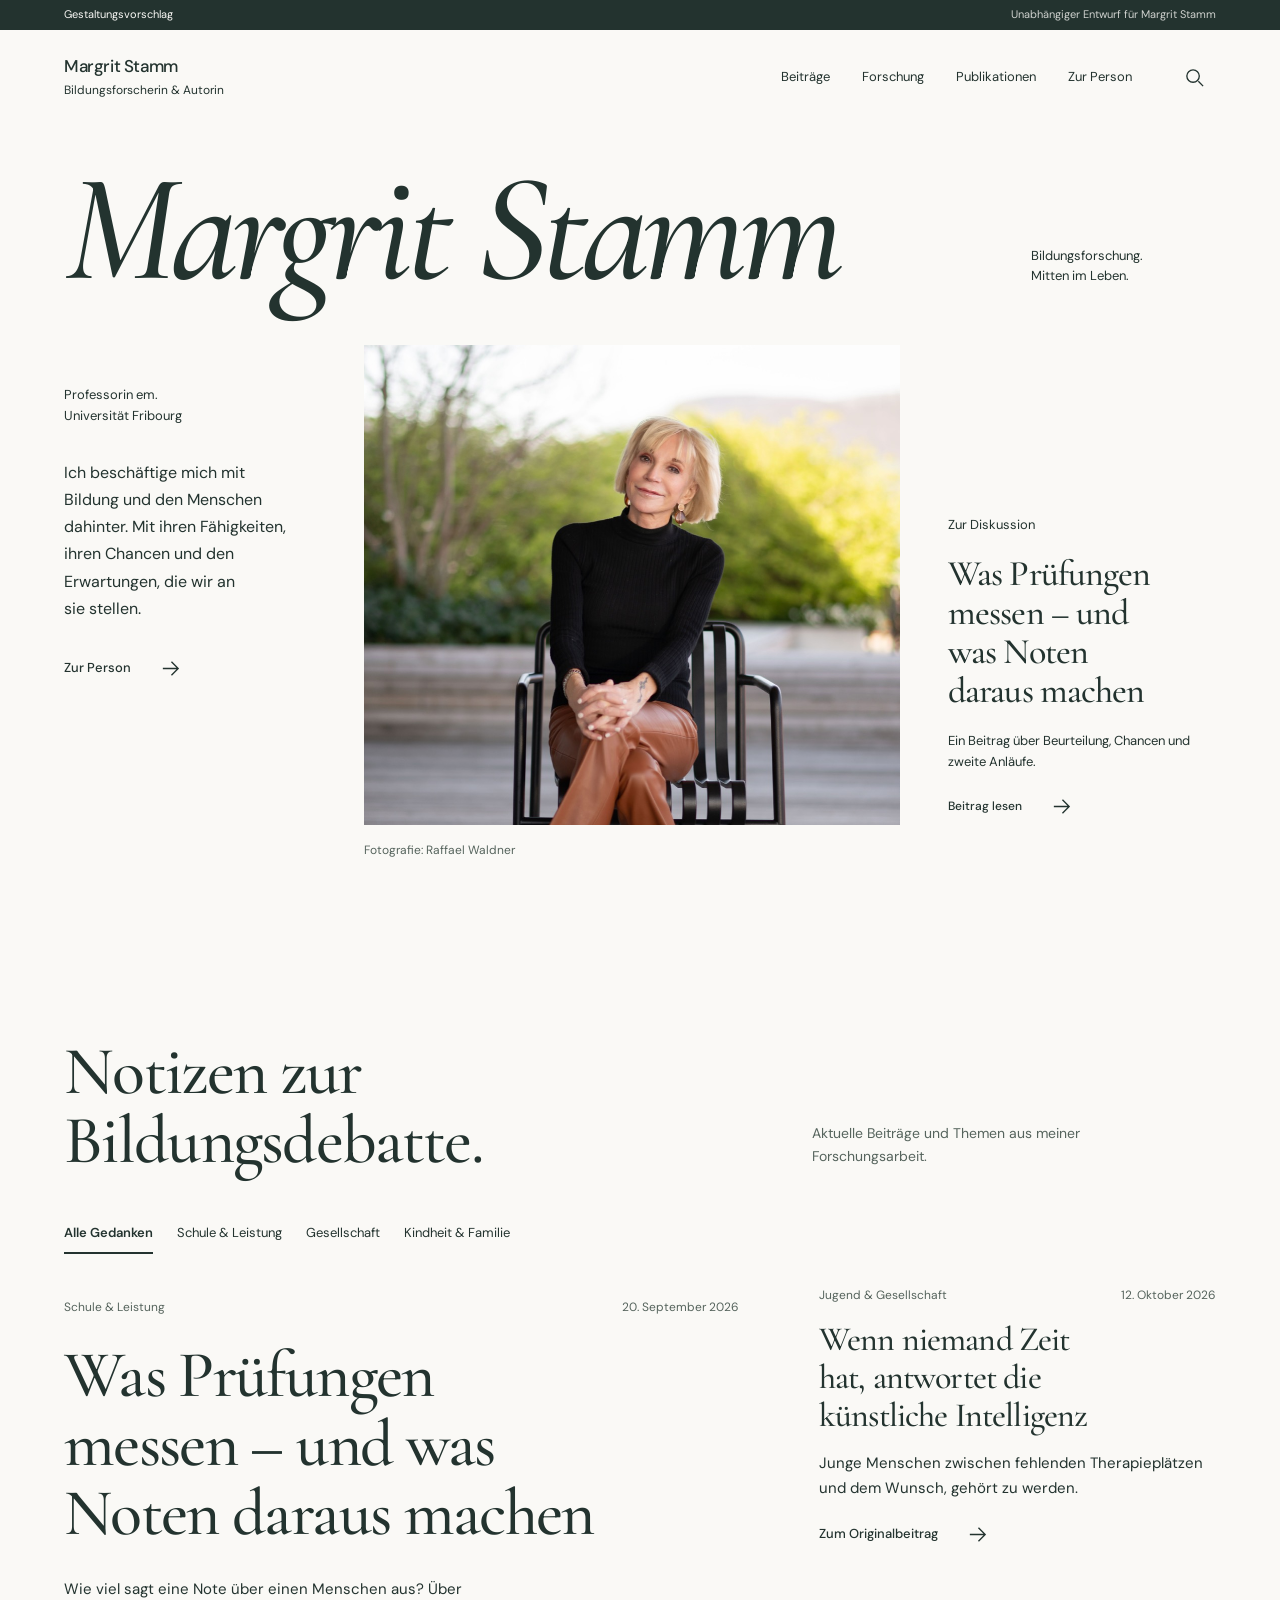
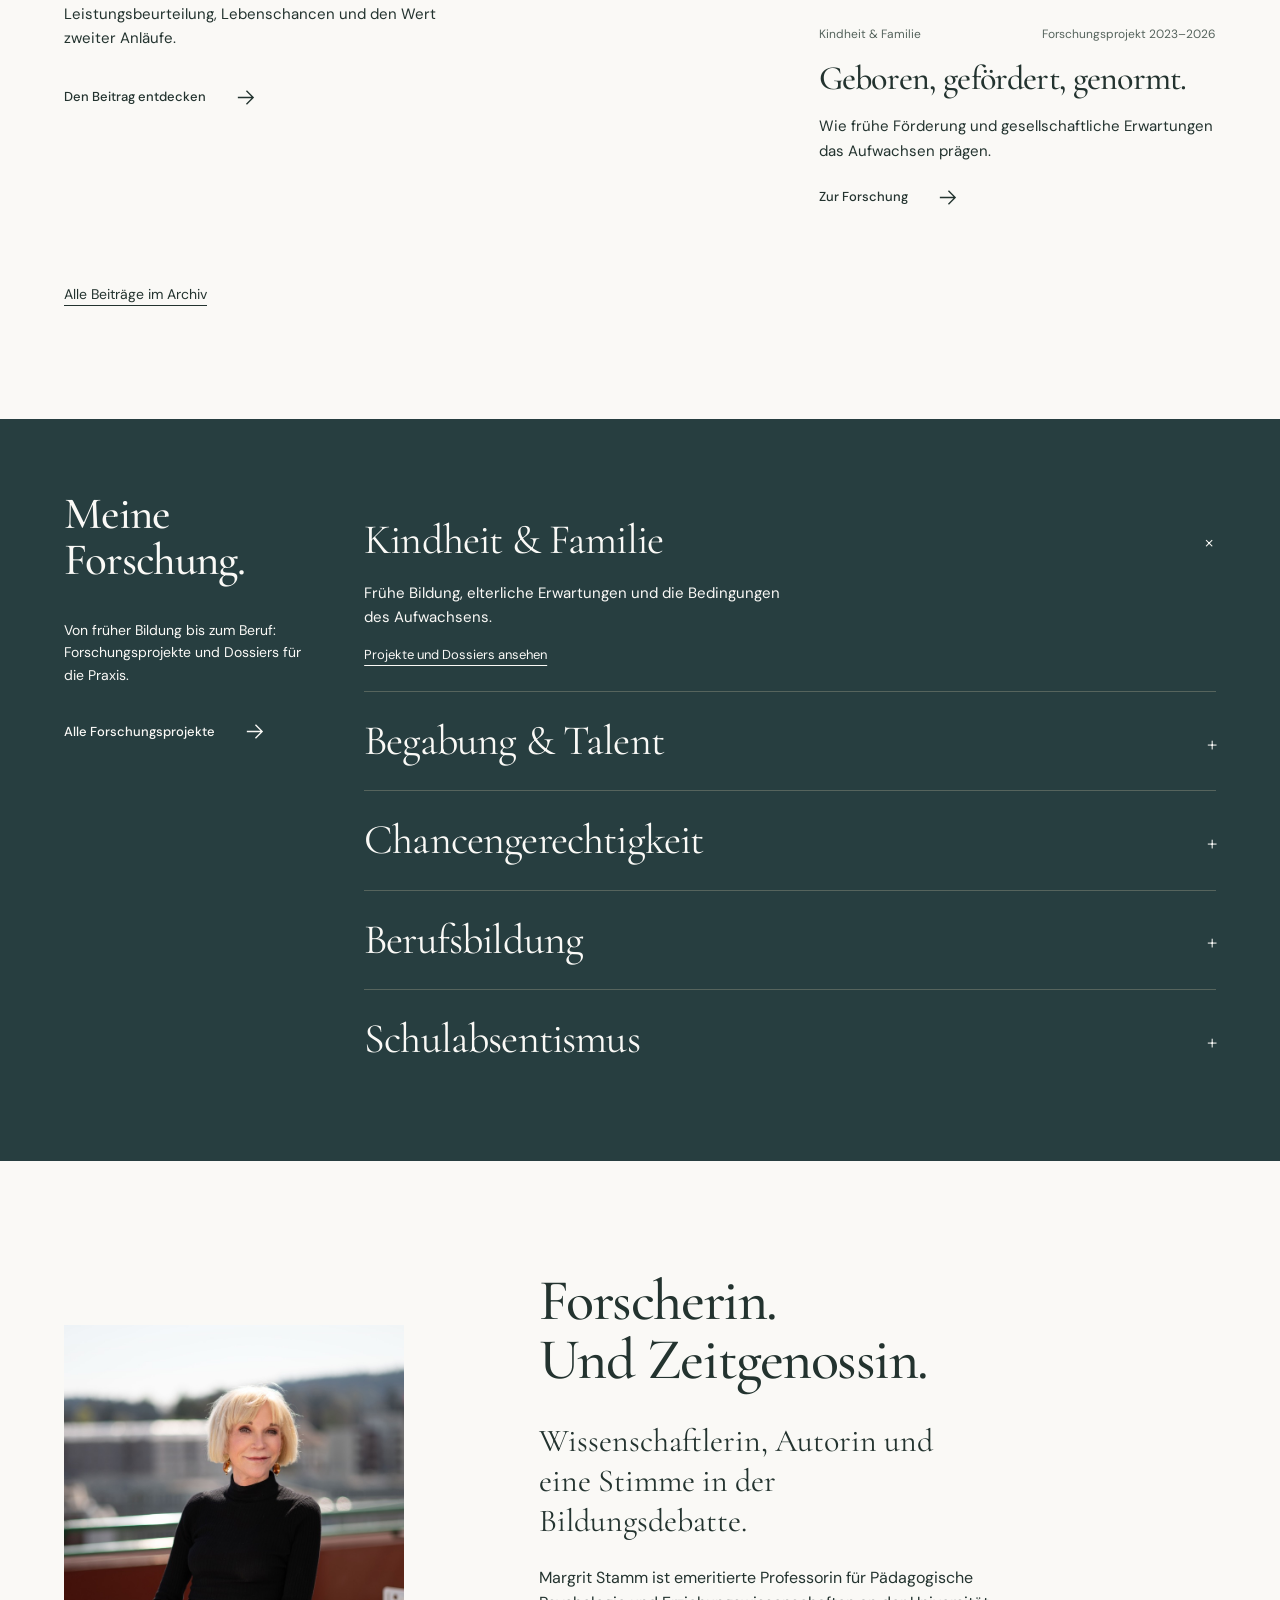
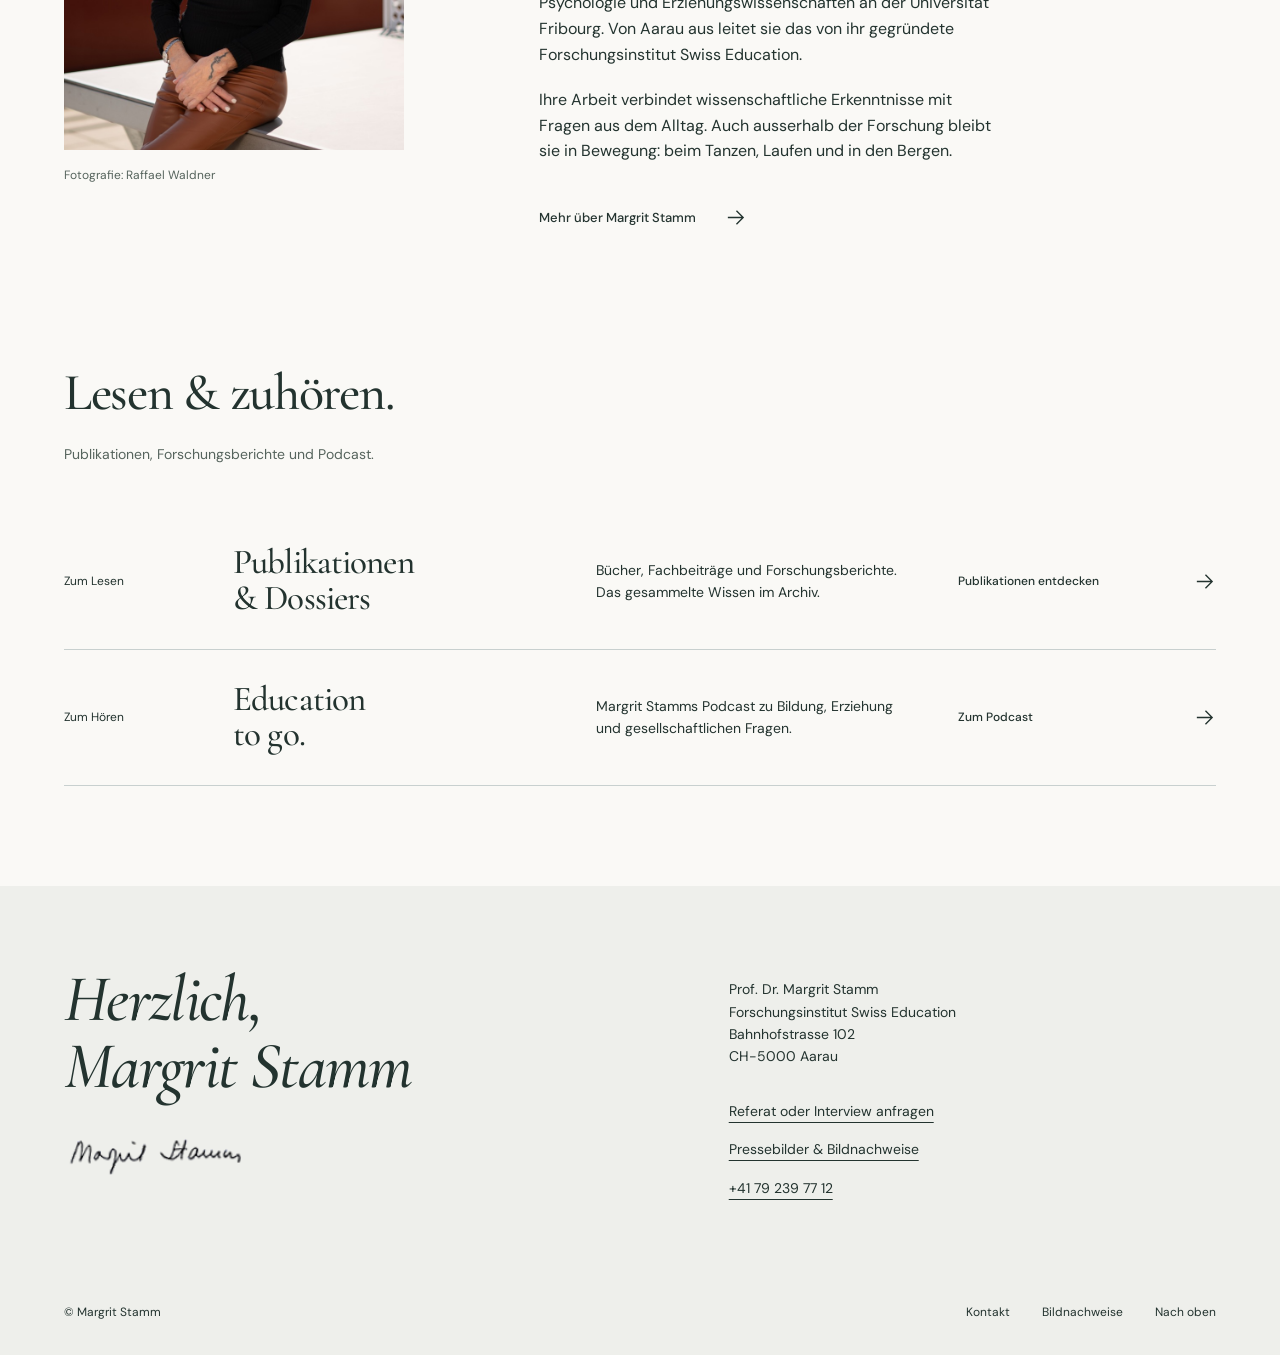
==== commit 872be86e: "Restore original portrait colors as requested" ====
--- a/index.html
+++ b/index.html
@@ -1,4 +1,4 @@
-<!doctype html><html lang="de-CH"><head><meta charset="utf-8"><meta name="robots" content="noindex, nofollow"><meta name="viewport" content="width=device-width, initial-scale=1"><title>Margrit Stamm | Bildung weiterdenken</title><meta name="description" content="Forschung, Gedanken und Perspektiven von Prof. Dr. Margrit Stamm. Bildung, Kindheit und gesellschaftliche Chancen."><link rel="stylesheet" href="style.css"><script src="app.js" defer></script><link rel="stylesheet" href="editorial.css"></head><body><div class="proposal-bar">Gestaltungsvorschlag <span>Unabhängiger Entwurf für Margrit Stamm</span></div>
+<!doctype html><html lang="de-CH"><head><meta charset="utf-8"><meta name="robots" content="noindex, nofollow"><meta name="viewport" content="width=device-width, initial-scale=1"><title>Margrit Stamm | Bildung weiterdenken</title><meta name="description" content="Forschung, Gedanken und Perspektiven von Prof. Dr. Margrit Stamm. Bildung, Kindheit und gesellschaftliche Chancen."><link rel="stylesheet" href="style.css"><script src="app.js" defer></script><link rel="stylesheet" href="editorial.css?v=colour2"></head><body><div class="proposal-bar">Gestaltungsvorschlag <span>Unabhängiger Entwurf für Margrit Stamm</span></div>
 <a class="skip" href="#main">Zum Inhalt</a><header class="header wrap"><a class="brand" href="index.html" aria-label="Margrit Stamm, Startseite">Margrit Stamm<span>Bildungsforscherin & Autorin</span></a><nav aria-label="Hauptnavigation" id="navigation"><a href="beitraege.html">Beiträge</a><a href="forschung.html">Forschung</a><a href="publikationen.html">Publikationen</a><a href="index.html#person">Zur Person</a></nav><div class="header-actions"><button class="search-toggle icon-button" aria-label="Website durchsuchen"><svg viewBox="0 0 24 24" aria-hidden="true"><circle cx="10.5" cy="10.5" r="6.5"/><path d="m16 16 5 5"/></svg></button><button class="menu-toggle" aria-expanded="false" aria-controls="navigation">Menü</button></div></header>
 <main id="main"><section class="hero wrap"><div class="hero-title"><h1>Margrit Stamm</h1><p>Bildungsforschung. <br>Mitten im Leben.</p></div><div class="hero-copy"><p>Professorin em. <br>Universität Fribourg</p><p>Ich beschäftige mich mit Bildung und den Menschen dahinter. Mit ihren Fähigkeiten, ihren Chancen und den Erwartungen, die wir an sie stellen.</p><a class="text-link" href="#person">Zur Person <svg viewBox="0 0 24 24" aria-hidden="true"><path d="M4 12h16M13 5l7 7-7 7"/></svg></a></div><figure class="hero-photo"><img src="assets/portrait.jpg" alt="Margrit Stamm auf einer Terrasse" width="1065" height="1600" fetchpriority="high"><figcaption>Fotografie: Raffael Waldner</figcaption></figure><div class="hero-aside"><p>Zur Diskussion</p><h2><a href="artikel.html">Was Prüfungen messen – und was Noten daraus machen</a></h2><p>Ein Beitrag über Beurteilung, Chancen und zweite Anläufe.</p><a class="text-link" href="artikel.html">Beitrag lesen <svg viewBox="0 0 24 24" aria-hidden="true"><path d="M4 12h16M13 5l7 7-7 7"/></svg></a></div></section>
 <section class="thoughts wrap section" id="gedanken"><div class="section-intro"><h2>Notizen zur <br>Bildungsdebatte.</h2><p>Aktuelle Beiträge und Themen aus meiner Forschungsarbeit.</p></div><div class="filter-bar" role="group" aria-label="Beiträge nach Thema filtern"><button class="filter active" data-filter="all" aria-pressed="true">Alle Gedanken</button><button class="filter" data-filter="schule" aria-pressed="false">Schule & Leistung</button><button class="filter" data-filter="gesellschaft" aria-pressed="false">Gesellschaft</button><button class="filter" data-filter="kindheit" aria-pressed="false">Kindheit & Familie</button></div><div class="stories"><article class="story feature" data-topic="schule"><div class="story-meta"><span>Schule & Leistung</span><time datetime="2026-09-20">20. September 2026</time></div><h3><a href="artikel.html">Was Prüfungen messen – und was Noten daraus machen</a></h3><p>Wie viel sagt eine Note über einen Menschen aus? Über Leistungsbeurteilung, Lebenschancen und den Wert zweiter Anläufe.</p><a href="artikel.html" class="text-link">Den Beitrag entdecken <svg viewBox="0 0 24 24" aria-hidden="true"><path d="M4 12h16M13 5l7 7-7 7"/></svg></a></article><div class="story-stack"><article class="story" data-topic="gesellschaft"><div class="story-meta"><span>Jugend & Gesellschaft</span><time datetime="2026-10-12">12. Oktober 2026</time></div><h3><a href="https://www.margritstamm.ch/blog/blog-uebersicht-bildung-und-erziehung/entry/wenn-niemand-zeit-hat-antwortet-die-kuenstliche-intelligenz-ueber-junge-menschen-therapieplaetze-und-die-sehnsucht-gehoert-zu-werden.html">Wenn niemand Zeit hat, antwortet die künstliche Intelligenz</a></h3><p>Junge Menschen zwischen fehlenden Therapieplätzen und dem Wunsch, gehört zu werden.</p><a class="text-link" href="https://www.margritstamm.ch/blog/blog-uebersicht-bildung-und-erziehung/entry/wenn-niemand-zeit-hat-antwortet-die-kuenstliche-intelligenz-ueber-junge-menschen-therapieplaetze-und-die-sehnsucht-gehoert-zu-werden.html">Zum Originalbeitrag <svg viewBox="0 0 24 24" aria-hidden="true"><path d="M4 12h16M13 5l7 7-7 7"/></svg></a></article><article class="story" data-topic="kindheit"><div class="story-meta"><span>Kindheit & Familie</span><span>Forschungsprojekt 2023–2026</span></div><h3><a href="forschung.html">Geboren, gefördert, genormt.</a></h3><p>Wie frühe Förderung und gesellschaftliche Erwartungen das Aufwachsen prägen.</p><a class="text-link" href="forschung.html">Zur Forschung <svg viewBox="0 0 24 24" aria-hidden="true"><path d="M4 12h16M13 5l7 7-7 7"/></svg></a></article></div></div><p class="filter-status sr-only" role="status"></p><a class="archive-link" href="beitraege.html">Alle Beiträge im Archiv</a></section>
--- a/editorial.css
+++ b/editorial.css
@@ -1,6 +1,6 @@
 /* Editorial chapters, original photographic material, and typographic archive. */
 :root{--chapter:#dce3d3;--chapter-ink:#25352d;--folio:#d5cfc0;--aside:#e5e8e0}
-.proposal-bar{padding:6px var(--gutter);background:var(--ink);color:var(--paper);display:flex;justify-content:space-between;gap:16px;font-size:11px;letter-spacing:0}.proposal-bar span{opacity:.8}.hero-title{position:relative}.hero h1{font-size:clamp(70px,11.3vw,164px)}.hero-photo{position:relative}.hero-photo:after{content:'';position:absolute;inset:14px -14px 30px 14px;background:var(--folio);z-index:-1;transform:rotate(2deg)}.hero-photo img{height:460px}.hero-photo{z-index:1}.hero-title p{font-size:13px}.hero-copy>p:first-child{margin-bottom:32px}.hero-aside{padding-bottom:30px}.thoughts .section-intro h2{font-size:clamp(44px,5.3vw,72px)}.person figure{transform:rotate(-2deg)}.person figure img{filter:grayscale(1)}.person figcaption{transform:rotate(2deg);padding-top:8px}.footer .signature{transform:rotate(-4deg);margin-left:5px}.archive-mast{display:grid;grid-template-columns:minmax(0,1.8fr) minmax(0,.8fr);align-items:end;gap:80px;padding-block:65px 100px}.archive-mast h1,.publication-mast h1,.research-mast h1{font-size:clamp(72px,9.2vw,132px);line-height:.99;letter-spacing:-.04em}.archive-mast>div{max-width:300px;padding-bottom:10px}.archive-mast p+p{margin-top:24px;font-size:14px;color:var(--muted)}.archive-section{padding-block:36px 100px}.archive-controls{display:grid;grid-template-columns:minmax(0,1.3fr) minmax(0,.6fr) minmax(0,.7fr);gap:40px;align-items:end;padding-bottom:40px}.archive-controls label{display:block;font-size:13px;margin-bottom:12px}.archive-controls input,.archive-controls select{width:100%;min-width:0;padding:14px 0;border:0;border-bottom:1px solid var(--ink);background:var(--paper);color:var(--ink);font:inherit;border-radius:0}.archive-controls p{font-size:13px;justify-self:end;padding-bottom:16px}.archive-row{display:grid;grid-template-columns:minmax(0,.6fr) minmax(0,1.8fr) minmax(0,.6fr);gap:48px;padding-block:36px;border-top:1px solid var(--line);align-items:start}.archive-row time,.archive-row>span{font-size:12px;padding-top:8px;color:var(--muted)}.archive-row h2{font-size:clamp(28px,3vw,42px);line-height:1.1;text-wrap:pretty}.archive-row h2 a:hover{text-decoration:none;color:var(--muted)}.archive-row p{font-size:13px;color:var(--muted);margin-top:18px}.archive-action{font-size:12px;justify-self:end;text-align:right;padding-top:8px;text-decoration:underline;max-width:150px}.archive-more{background:var(--ink);color:var(--paper);border:0;padding:17px 28px;margin-top:40px;font-size:14px}.archive-source{font-size:12px;color:var(--muted);max-width:650px;margin-top:50px}.archive-empty{padding:45px 0;font-size:18px}.research-mast{background:var(--chapter);color:var(--chapter-ink);padding-block:80px 90px;margin-bottom:32px}.research-mast>.wrap{display:grid;grid-template-columns:minmax(0,1.8fr) minmax(0,.6fr);gap:90px;align-items:end}.research-note p+p{margin-top:24px;font-size:15px}.research-note img{margin-top:38px;width:180px;mix-blend-mode:multiply;transform:rotate(-5deg)}.research-row{grid-template-columns:minmax(0,.6fr) minmax(0,2.4fr)}.project-meta{font-size:12px;display:flex;flex-direction:column;gap:16px;color:var(--muted);padding-top:8px}.project-files{display:flex;flex-direction:column;align-items:flex-start;gap:10px;margin-top:24px}.project-files a{font-size:14px;text-decoration:underline}.project-files span{font-size:11px;margin-left:8px;color:var(--muted)}.publication-mast{display:grid;grid-template-columns:minmax(0,1.8fr) minmax(0,.6fr);gap:90px;padding-block:70px 100px;align-items:end}.publication-mast h1{font-size:clamp(64px,8vw,116px)}.publication-mast aside>p{font-size:14px;max-width:250px}.publication-mast aside>p+p{margin-top:24px}.publication-count{font-family:var(--font-display);font-size:100px;line-height:1.3;display:block;margin-top:28px}.bibliography{background:var(--aside);padding-block:48px;display:grid;grid-template-columns:minmax(0,.8fr) minmax(0,1.8fr);gap:60px}.bibliography h2{font-size:46px}.bibliography>div{display:grid;grid-template-columns:repeat(2,minmax(0,1fr));gap:30px 60px}.bibliography a{font-size:20px;line-height:1.4}.bibliography a span{display:block;font-size:12px;color:var(--muted);margin-top:8px}.document-row h2{font-size:34px}.archive-row:hover .archive-action{text-decoration-thickness:2px}.search-results{max-height:45vh;overflow-y:auto}.archive-more:focus-visible{outline-color:var(--ink)}
+.proposal-bar{padding:6px var(--gutter);background:var(--ink);color:var(--paper);display:flex;justify-content:space-between;gap:16px;font-size:11px;letter-spacing:0}.proposal-bar span{opacity:.8}.hero-title{position:relative}.hero h1{font-size:clamp(70px,11.3vw,164px)}.hero-photo{position:relative}.hero-photo:after{content:'';position:absolute;inset:14px -14px 30px 14px;background:var(--folio);z-index:-1;transform:rotate(2deg)}.hero-photo img{height:460px}.hero-photo{z-index:1}.hero-title p{font-size:13px}.hero-copy>p:first-child{margin-bottom:32px}.hero-aside{padding-bottom:30px}.thoughts .section-intro h2{font-size:clamp(44px,5.3vw,72px)}.person figure{transform:rotate(-2deg)}.person figure img{filter:none}.person figcaption{transform:rotate(2deg);padding-top:8px}.footer .signature{transform:rotate(-4deg);margin-left:5px}.archive-mast{display:grid;grid-template-columns:minmax(0,1.8fr) minmax(0,.8fr);align-items:end;gap:80px;padding-block:65px 100px}.archive-mast h1,.publication-mast h1,.research-mast h1{font-size:clamp(72px,9.2vw,132px);line-height:.99;letter-spacing:-.04em}.archive-mast>div{max-width:300px;padding-bottom:10px}.archive-mast p+p{margin-top:24px;font-size:14px;color:var(--muted)}.archive-section{padding-block:36px 100px}.archive-controls{display:grid;grid-template-columns:minmax(0,1.3fr) minmax(0,.6fr) minmax(0,.7fr);gap:40px;align-items:end;padding-bottom:40px}.archive-controls label{display:block;font-size:13px;margin-bottom:12px}.archive-controls input,.archive-controls select{width:100%;min-width:0;padding:14px 0;border:0;border-bottom:1px solid var(--ink);background:var(--paper);color:var(--ink);font:inherit;border-radius:0}.archive-controls p{font-size:13px;justify-self:end;padding-bottom:16px}.archive-row{display:grid;grid-template-columns:minmax(0,.6fr) minmax(0,1.8fr) minmax(0,.6fr);gap:48px;padding-block:36px;border-top:1px solid var(--line);align-items:start}.archive-row time,.archive-row>span{font-size:12px;padding-top:8px;color:var(--muted)}.archive-row h2{font-size:clamp(28px,3vw,42px);line-height:1.1;text-wrap:pretty}.archive-row h2 a:hover{text-decoration:none;color:var(--muted)}.archive-row p{font-size:13px;color:var(--muted);margin-top:18px}.archive-action{font-size:12px;justify-self:end;text-align:right;padding-top:8px;text-decoration:underline;max-width:150px}.archive-more{background:var(--ink);color:var(--paper);border:0;padding:17px 28px;margin-top:40px;font-size:14px}.archive-source{font-size:12px;color:var(--muted);max-width:650px;margin-top:50px}.archive-empty{padding:45px 0;font-size:18px}.research-mast{background:var(--chapter);color:var(--chapter-ink);padding-block:80px 90px;margin-bottom:32px}.research-mast>.wrap{display:grid;grid-template-columns:minmax(0,1.8fr) minmax(0,.6fr);gap:90px;align-items:end}.research-note p+p{margin-top:24px;font-size:15px}.research-note img{margin-top:38px;width:180px;mix-blend-mode:multiply;transform:rotate(-5deg)}.research-row{grid-template-columns:minmax(0,.6fr) minmax(0,2.4fr)}.project-meta{font-size:12px;display:flex;flex-direction:column;gap:16px;color:var(--muted);padding-top:8px}.project-files{display:flex;flex-direction:column;align-items:flex-start;gap:10px;margin-top:24px}.project-files a{font-size:14px;text-decoration:underline}.project-files span{font-size:11px;margin-left:8px;color:var(--muted)}.publication-mast{display:grid;grid-template-columns:minmax(0,1.8fr) minmax(0,.6fr);gap:90px;padding-block:70px 100px;align-items:end}.publication-mast h1{font-size:clamp(64px,8vw,116px)}.publication-mast aside>p{font-size:14px;max-width:250px}.publication-mast aside>p+p{margin-top:24px}.publication-count{font-family:var(--font-display);font-size:100px;line-height:1.3;display:block;margin-top:28px}.bibliography{background:var(--aside);padding-block:48px;display:grid;grid-template-columns:minmax(0,.8fr) minmax(0,1.8fr);gap:60px}.bibliography h2{font-size:46px}.bibliography>div{display:grid;grid-template-columns:repeat(2,minmax(0,1fr));gap:30px 60px}.bibliography a{font-size:20px;line-height:1.4}.bibliography a span{display:block;font-size:12px;color:var(--muted);margin-top:8px}.document-row h2{font-size:34px}.archive-row:hover .archive-action{text-decoration-thickness:2px}.search-results{max-height:45vh;overflow-y:auto}.archive-more:focus-visible{outline-color:var(--ink)}
 @media(min-width:1100px){.archive-row h2{max-width:900px}}
 @media(max-width:1000px){.archive-mast,.research-mast>.wrap,.publication-mast{gap:40px}.archive-controls{gap:24px}.archive-row{gap:24px;grid-template-columns:minmax(0,.55fr) minmax(0,1.8fr) minmax(0,.6fr)}.research-row{grid-template-columns:minmax(0,.6fr) minmax(0,2.4fr)}.bibliography{gap:40px}.bibliography>div{gap:30px}.hero h1{font-size:10.2vw}}
 @media(max-width:700px){.proposal-bar{font-size:10px;line-height:1.4;padding-block:8px}.proposal-bar span{max-width:175px;text-align:right}.hero h1{font-size:clamp(40px,12.8vw,86px)}.hero-photo img{height:340px}.hero-photo:after{inset:10px -8px 32px 8px;transform:rotate(1.5deg)}.hero-title p{font-size:13px}.hero-copy>p:first-child{margin:0}.hero-aside{padding:0}.archive-mast,.publication-mast{display:block;padding-top:32px;padding-bottom:48px}.archive-mast h1,.publication-mast h1,.research-mast h1{font-size:clamp(50px,13vw,84px)}.archive-mast>div{margin-top:30px;max-width:300px}.archive-mast p+p{margin-top:16px}.archive-section{padding-block:24px 56px}.archive-controls{grid-template-columns:minmax(0,1fr);gap:20px;padding-bottom:28px}.archive-controls p{justify-self:start;padding:0}.archive-controls input,.archive-controls select{font-size:16px}.archive-row{grid-template-columns:minmax(0,1fr);gap:14px;padding-block:28px}.archive-row h2{font-size:30px}.archive-row time,.archive-row>span{padding-top:0}.archive-action{justify-self:start;text-align:left;max-width:none;padding:8px 0}.archive-row p{margin-top:12px}.research-mast{padding-block:48px;margin-bottom:16px}.research-mast>.wrap{display:block}.research-note{margin-top:30px;display:grid;grid-template-columns:minmax(0,1fr) minmax(0,1fr);gap:16px}.research-note p{font-size:13px}.research-note p+p{margin:0;font-size:13px}.research-note img{margin-top:12px;max-width:150px}.project-meta{padding-top:0;gap:4px}.project-files a{font-size:13px}.project-files span{display:block;margin:5px 0 0}.publication-mast aside{display:grid;grid-template-columns:minmax(0,1fr) minmax(0,1fr);margin-top:36px;gap:20px}.publication-mast aside>p+p{margin:0}.publication-count{font-size:64px;margin:0}.publication-mast aside>p:last-child{align-self:center}.bibliography{display:block;padding-block:32px}.bibliography h2{font-size:38px;margin-bottom:28px}.bibliography>div{grid-template-columns:minmax(0,1fr);gap:24px}.bibliography a{font-size:18px}.document-row h2{font-size:29px}}
@@ -10,6 +10,6 @@
 @font-face{font-family:'Cormorant Garamond';src:url('assets/cormorant1.ttf') format('truetype');font-weight:500;font-style:normal;font-display:swap}
 @font-face{font-family:'Cormorant Garamond';src:url('assets/cormorant-italic0.ttf') format('truetype');font-weight:500;font-style:italic;font-display:swap}
 :root{--font-display:'Cormorant Garamond',Georgia,serif;--text-reading:24px;--text-reading-mobile:22px}
-h1,h2,h3{font-weight:500;letter-spacing:-.025em}.hero-title{align-items:flex-end;margin-bottom:8px}.hero h1{font-size:clamp(76px,12vw,178px);font-style:italic;letter-spacing:-.04em;line-height:1.04}.hero-title>p{padding-bottom:24px}.hero-photo:after{display:none}.hero-photo img{height:480px;filter:grayscale(1);object-position:50% 30%}.hero-copy{padding-top:40px}.hero-aside h2{font-size:36px;line-height:1.08}.hero-aside{padding-bottom:32px}.hero-photo figcaption{margin-top:16px;font-size:12px}.person figure{transform:none}.person figure img{filter:none}.person figcaption{transform:none}.person-copy .lead{font-size:32px;line-height:1.25}.story.feature h3{font-size:66px;line-height:1.05}.story-stack h3{font-size:34px;line-height:1.12}.research-list summary{font-size:42px;line-height:1.2}.footer h2{font-style:italic;font-size:66px;line-height:1.02}.footer .signature{transform:none;margin-left:0;width:180px;margin-top:28px}.article-header h1{font-size:clamp(46px,6.8vw,98px);line-height:1.03;max-width:1080px}.article-body{font-family:var(--font-display);font-size:var(--text-reading);line-height:1.55;font-weight:400;max-width:65ch}.article-body .intro{font-size:34px;line-height:1.35;font-weight:500;margin-bottom:40px}.article-body h2{font-size:44px;line-height:1.1}.article-body .original{font-family:var(--font-body)}.article-meta,.story-meta{font-variant-numeric:tabular-nums}.archive-row h2{font-size:43px;line-height:1.1}.archive-row time{font-variant-numeric:tabular-nums}.publication-mast h1{line-height:.98}.archive-mast h1,.research-mast h1{line-height:.98}.publication-count{font-style:italic;font-weight:500}.bibliography h2{font-style:italic;font-size:50px}.research-note img{transform:none}.archive-controls input::placeholder{color:var(--muted);opacity:1}
+h1,h2,h3{font-weight:500;letter-spacing:-.025em}.hero-title{align-items:flex-end;margin-bottom:8px}.hero h1{font-size:clamp(76px,12vw,178px);font-style:italic;letter-spacing:-.04em;line-height:1.04}.hero-title>p{padding-bottom:24px}.hero-photo:after{display:none}.hero-photo img{height:480px;filter:none;object-position:50% 30%}.hero-copy{padding-top:40px}.hero-aside h2{font-size:36px;line-height:1.08}.hero-aside{padding-bottom:32px}.hero-photo figcaption{margin-top:16px;font-size:12px}.person figure{transform:none}.person figure img{filter:none}.person figcaption{transform:none}.person-copy .lead{font-size:32px;line-height:1.25}.story.feature h3{font-size:66px;line-height:1.05}.story-stack h3{font-size:34px;line-height:1.12}.research-list summary{font-size:42px;line-height:1.2}.footer h2{font-style:italic;font-size:66px;line-height:1.02}.footer .signature{transform:none;margin-left:0;width:180px;margin-top:28px}.article-header h1{font-size:clamp(46px,6.8vw,98px);line-height:1.03;max-width:1080px}.article-body{font-family:var(--font-display);font-size:var(--text-reading);line-height:1.55;font-weight:400;max-width:65ch}.article-body .intro{font-size:34px;line-height:1.35;font-weight:500;margin-bottom:40px}.article-body h2{font-size:44px;line-height:1.1}.article-body .original{font-family:var(--font-body)}.article-meta,.story-meta{font-variant-numeric:tabular-nums}.archive-row h2{font-size:43px;line-height:1.1}.archive-row time{font-variant-numeric:tabular-nums}.publication-mast h1{line-height:.98}.archive-mast h1,.research-mast h1{line-height:.98}.publication-count{font-style:italic;font-weight:500}.bibliography h2{font-style:italic;font-size:50px}.research-note img{transform:none}.archive-controls input::placeholder{color:var(--muted);opacity:1}
 @media(max-width:1100px){.hero h1{font-size:11vw}.hero-title>p{padding-bottom:18px}.hero-aside h2{font-size:31px}.hero-photo img{height:440px}.story.feature h3{font-size:54px}.archive-row h2{font-size:36px}}
 @media(max-width:700px){.hero-title{margin-bottom:0}.hero h1{font-size:clamp(42px,13vw,90px);letter-spacing:-.035em}.hero-title>p{padding-bottom:0}.hero-copy{padding-top:0}.hero-photo img{height:370px;object-position:50% 32%}.hero-photo figcaption{font-size:11px;margin-top:12px}.story.feature h3{font-size:43px}.story-stack h3{font-size:35px}.person-copy .lead{font-size:29px}.research-list summary{font-size:32px}.footer h2{font-size:53px}.article-header h1{font-size:clamp(42px,11.5vw,64px);line-height:1.02}.article-body{font-size:var(--text-reading-mobile);line-height:1.55}.article-body .intro{font-size:29px}.article-body h2{font-size:38px}.archive-row h2{font-size:33px}.bibliography h2{font-size:42px}.archive-mast h1,.publication-mast h1,.research-mast h1{font-size:clamp(52px,14vw,86px)}}
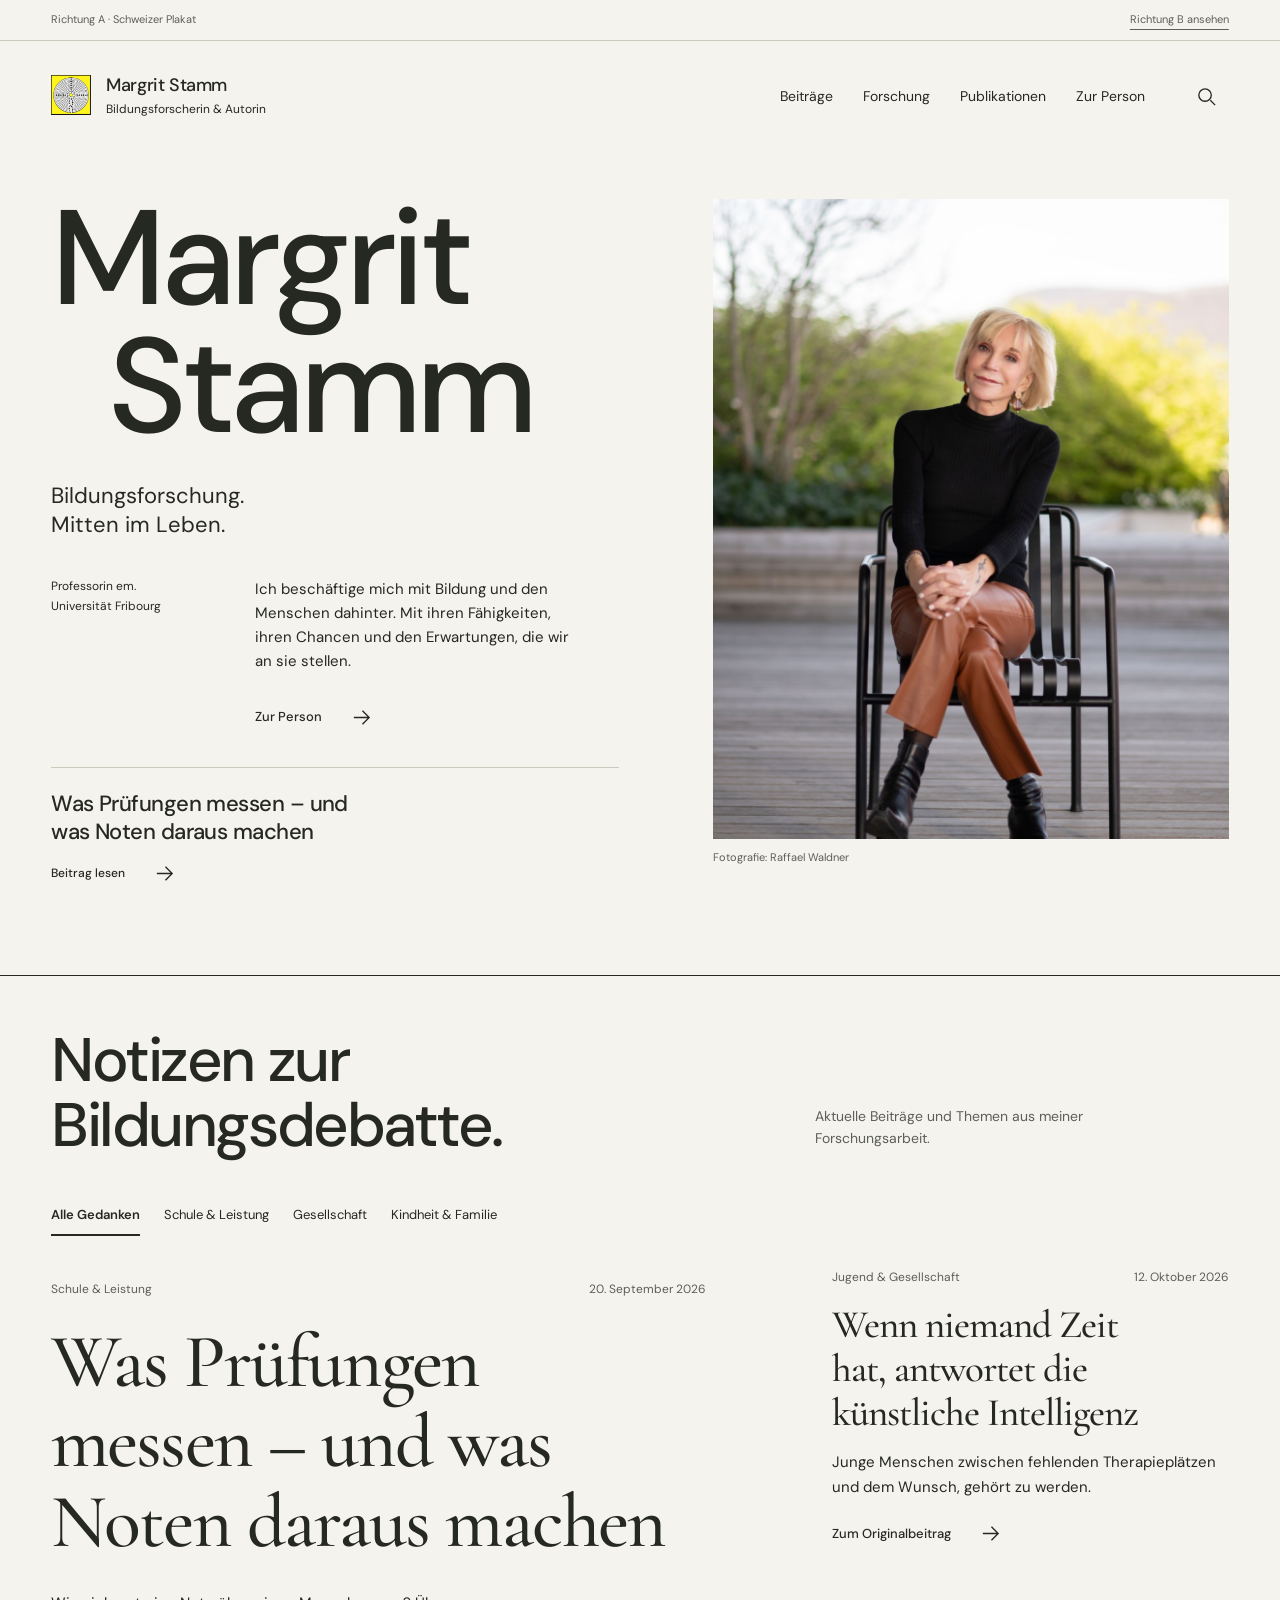
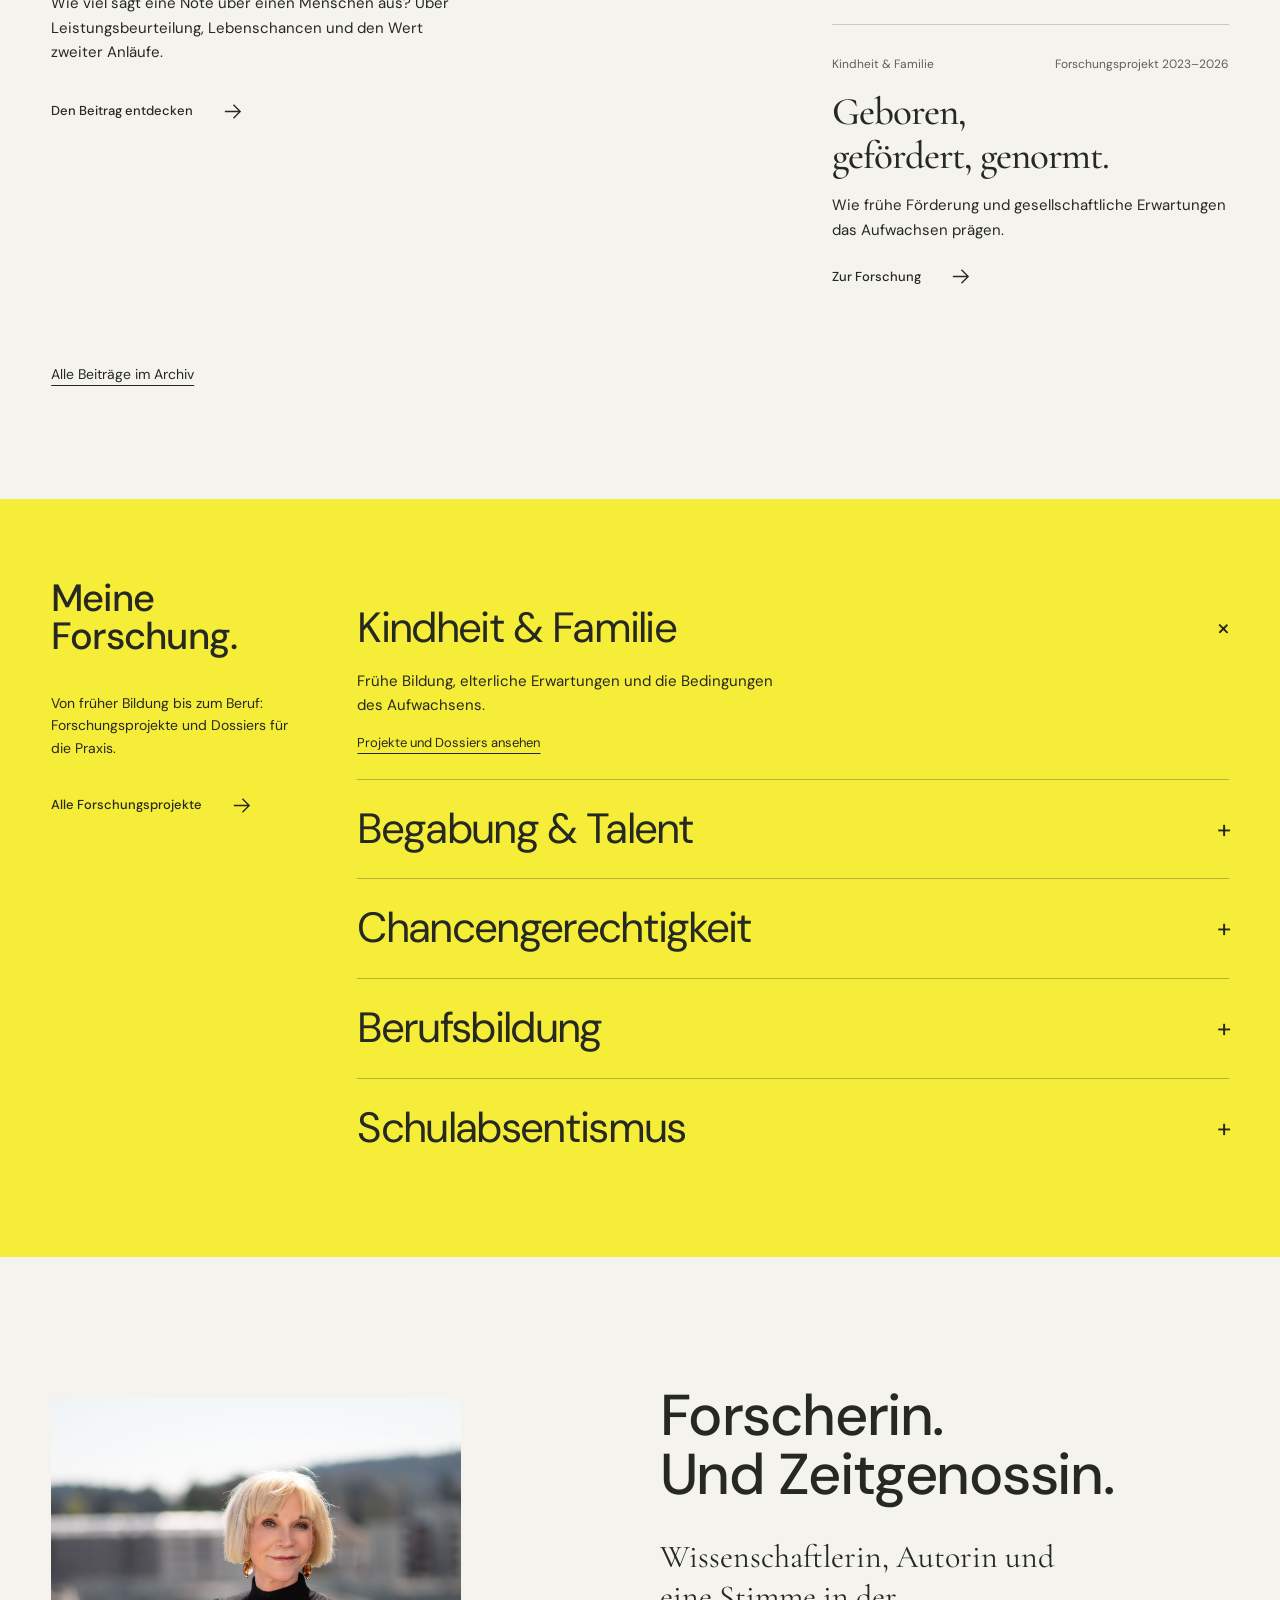
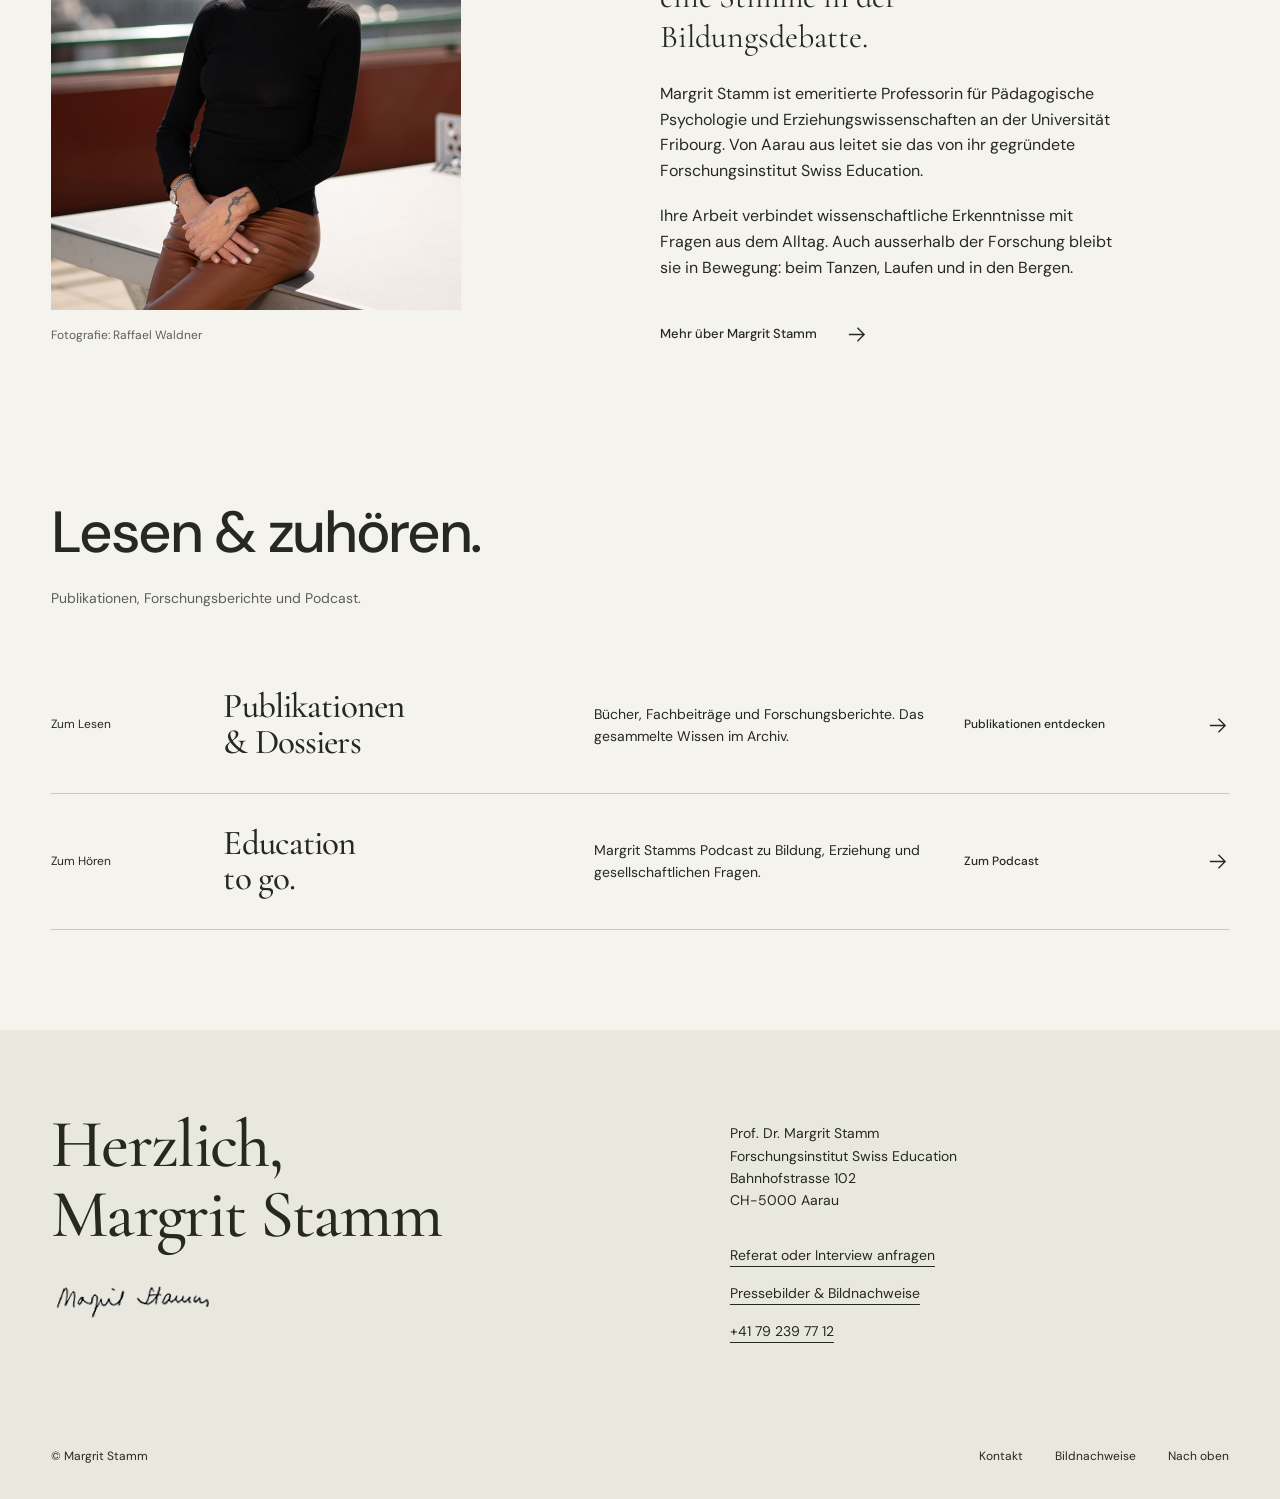
==== commit a647d67c: "Add two distinct responsive design proposals with route switching" ====
--- a/index.html
+++ b/index.html
@@ -1,6 +1,6 @@
-<!doctype html><html lang="de-CH"><head><meta charset="utf-8"><meta name="robots" content="noindex, nofollow"><meta name="viewport" content="width=device-width, initial-scale=1"><title>Margrit Stamm | Bildung weiterdenken</title><meta name="description" content="Forschung, Gedanken und Perspektiven von Prof. Dr. Margrit Stamm. Bildung, Kindheit und gesellschaftliche Chancen."><link rel="stylesheet" href="style.css"><script src="app.js" defer></script><link rel="stylesheet" href="editorial.css?v=colour2"></head><body><div class="proposal-bar">Gestaltungsvorschlag <span>Unabhängiger Entwurf für Margrit Stamm</span></div>
-<a class="skip" href="#main">Zum Inhalt</a><header class="header wrap"><a class="brand" href="index.html" aria-label="Margrit Stamm, Startseite">Margrit Stamm<span>Bildungsforscherin & Autorin</span></a><nav aria-label="Hauptnavigation" id="navigation"><a href="beitraege.html">Beiträge</a><a href="forschung.html">Forschung</a><a href="publikationen.html">Publikationen</a><a href="index.html#person">Zur Person</a></nav><div class="header-actions"><button class="search-toggle icon-button" aria-label="Website durchsuchen"><svg viewBox="0 0 24 24" aria-hidden="true"><circle cx="10.5" cy="10.5" r="6.5"/><path d="m16 16 5 5"/></svg></button><button class="menu-toggle" aria-expanded="false" aria-controls="navigation">Menü</button></div></header>
-<main id="main"><section class="hero wrap"><div class="hero-title"><h1>Margrit Stamm</h1><p>Bildungsforschung. <br>Mitten im Leben.</p></div><div class="hero-copy"><p>Professorin em. <br>Universität Fribourg</p><p>Ich beschäftige mich mit Bildung und den Menschen dahinter. Mit ihren Fähigkeiten, ihren Chancen und den Erwartungen, die wir an sie stellen.</p><a class="text-link" href="#person">Zur Person <svg viewBox="0 0 24 24" aria-hidden="true"><path d="M4 12h16M13 5l7 7-7 7"/></svg></a></div><figure class="hero-photo"><img src="assets/portrait.jpg" alt="Margrit Stamm auf einer Terrasse" width="1065" height="1600" fetchpriority="high"><figcaption>Fotografie: Raffael Waldner</figcaption></figure><div class="hero-aside"><p>Zur Diskussion</p><h2><a href="artikel.html">Was Prüfungen messen – und was Noten daraus machen</a></h2><p>Ein Beitrag über Beurteilung, Chancen und zweite Anläufe.</p><a class="text-link" href="artikel.html">Beitrag lesen <svg viewBox="0 0 24 24" aria-hidden="true"><path d="M4 12h16M13 5l7 7-7 7"/></svg></a></div></section>
+<!doctype html><html lang="de-CH"><head><meta charset="utf-8"><meta name="robots" content="noindex, nofollow"><meta name="viewport" content="width=device-width, initial-scale=1"><title>Margrit Stamm | Bildung weiterdenken</title><meta name="description" content="Forschung, Gedanken und Perspektiven von Prof. Dr. Margrit Stamm. Bildung, Kindheit und gesellschaftliche Chancen."><link rel="stylesheet" href="style.css"><script src="app.js" defer></script><link rel="stylesheet" href="editorial.css?v=studio3"></head><body><div class="proposal-bar">Richtung A · Schweizer Plakat <a href="journal/index.html">Richtung B ansehen</a></div>
+<a class="skip" href="#main">Zum Inhalt</a><header class="header wrap"><a class="brand" href="index.html" aria-label="Margrit Stamm, Startseite"><span class="brand-emblem" aria-hidden="true"></span>Margrit Stamm<span>Bildungsforscherin & Autorin</span></a><nav aria-label="Hauptnavigation" id="navigation"><a href="beitraege.html">Beiträge</a><a href="forschung.html">Forschung</a><a href="publikationen.html">Publikationen</a><a href="index.html#person">Zur Person</a></nav><div class="header-actions"><button class="search-toggle icon-button" aria-label="Website durchsuchen"><svg viewBox="0 0 24 24" aria-hidden="true"><circle cx="10.5" cy="10.5" r="6.5"/><path d="m16 16 5 5"/></svg></button><button class="menu-toggle" aria-expanded="false" aria-controls="navigation">Menü</button></div></header>
+<main id="main"><section class="hero wrap"><div class="hero-title"><h1><span>Margrit</span><span>Stamm</span></h1><p>Bildungsforschung.<br>Mitten im Leben.</p></div><div class="hero-copy"><p>Professorin em. <br>Universität Fribourg</p><p>Ich beschäftige mich mit Bildung und den Menschen dahinter. Mit ihren Fähigkeiten, ihren Chancen und den Erwartungen, die wir an sie stellen.</p><a class="text-link" href="#person">Zur Person <svg viewBox="0 0 24 24" aria-hidden="true"><path d="M4 12h16M13 5l7 7-7 7"/></svg></a></div><figure class="hero-photo"><img src="assets/portrait.jpg" alt="Margrit Stamm auf einer Terrasse" width="1065" height="1600" fetchpriority="high"><figcaption>Fotografie: Raffael Waldner</figcaption></figure><div class="hero-aside"><p>Zur Diskussion</p><h2><a href="artikel.html">Was Prüfungen messen – und was Noten daraus machen</a></h2><p>Ein Beitrag über Beurteilung, Chancen und zweite Anläufe.</p><a class="text-link" href="artikel.html">Beitrag lesen <svg viewBox="0 0 24 24" aria-hidden="true"><path d="M4 12h16M13 5l7 7-7 7"/></svg></a></div></section>
 <section class="thoughts wrap section" id="gedanken"><div class="section-intro"><h2>Notizen zur <br>Bildungsdebatte.</h2><p>Aktuelle Beiträge und Themen aus meiner Forschungsarbeit.</p></div><div class="filter-bar" role="group" aria-label="Beiträge nach Thema filtern"><button class="filter active" data-filter="all" aria-pressed="true">Alle Gedanken</button><button class="filter" data-filter="schule" aria-pressed="false">Schule & Leistung</button><button class="filter" data-filter="gesellschaft" aria-pressed="false">Gesellschaft</button><button class="filter" data-filter="kindheit" aria-pressed="false">Kindheit & Familie</button></div><div class="stories"><article class="story feature" data-topic="schule"><div class="story-meta"><span>Schule & Leistung</span><time datetime="2026-09-20">20. September 2026</time></div><h3><a href="artikel.html">Was Prüfungen messen – und was Noten daraus machen</a></h3><p>Wie viel sagt eine Note über einen Menschen aus? Über Leistungsbeurteilung, Lebenschancen und den Wert zweiter Anläufe.</p><a href="artikel.html" class="text-link">Den Beitrag entdecken <svg viewBox="0 0 24 24" aria-hidden="true"><path d="M4 12h16M13 5l7 7-7 7"/></svg></a></article><div class="story-stack"><article class="story" data-topic="gesellschaft"><div class="story-meta"><span>Jugend & Gesellschaft</span><time datetime="2026-10-12">12. Oktober 2026</time></div><h3><a href="https://www.margritstamm.ch/blog/blog-uebersicht-bildung-und-erziehung/entry/wenn-niemand-zeit-hat-antwortet-die-kuenstliche-intelligenz-ueber-junge-menschen-therapieplaetze-und-die-sehnsucht-gehoert-zu-werden.html">Wenn niemand Zeit hat, antwortet die künstliche Intelligenz</a></h3><p>Junge Menschen zwischen fehlenden Therapieplätzen und dem Wunsch, gehört zu werden.</p><a class="text-link" href="https://www.margritstamm.ch/blog/blog-uebersicht-bildung-und-erziehung/entry/wenn-niemand-zeit-hat-antwortet-die-kuenstliche-intelligenz-ueber-junge-menschen-therapieplaetze-und-die-sehnsucht-gehoert-zu-werden.html">Zum Originalbeitrag <svg viewBox="0 0 24 24" aria-hidden="true"><path d="M4 12h16M13 5l7 7-7 7"/></svg></a></article><article class="story" data-topic="kindheit"><div class="story-meta"><span>Kindheit & Familie</span><span>Forschungsprojekt 2023–2026</span></div><h3><a href="forschung.html">Geboren, gefördert, genormt.</a></h3><p>Wie frühe Förderung und gesellschaftliche Erwartungen das Aufwachsen prägen.</p><a class="text-link" href="forschung.html">Zur Forschung <svg viewBox="0 0 24 24" aria-hidden="true"><path d="M4 12h16M13 5l7 7-7 7"/></svg></a></article></div></div><p class="filter-status sr-only" role="status"></p><a class="archive-link" href="beitraege.html">Alle Beiträge im Archiv</a></section>
 <section class="research" id="forschung"><div class="wrap research-inner"><div class="research-intro"><h2>Meine <br>Forschung.</h2><p>Von früher Bildung bis zum Beruf: Forschungsprojekte und Dossiers für die Praxis.</p><a class="text-link" href="forschung.html">Alle Forschungsprojekte <svg viewBox="0 0 24 24" aria-hidden="true"><path d="M4 12h16M13 5l7 7-7 7"/></svg></a></div><div class="research-list"><details open><summary>Kindheit & Familie <span aria-hidden="true">+</span></summary><p>Frühe Bildung, elterliche Erwartungen und die Bedingungen des Aufwachsens.</p><a href="forschung.html">Projekte und Dossiers ansehen</a></details><details><summary>Begabung & Talent <span aria-hidden="true">+</span></summary><p>Wie Fähigkeiten erkannt werden und wie sich Potenziale über die Lebensspanne entwickeln.</p><a href="forschung.html">Projekte und Dossiers ansehen</a></details><details><summary>Chancengerechtigkeit <span aria-hidden="true">+</span></summary><p>Bildungswege, soziale Herkunft und Möglichkeiten des gesellschaftlichen Aufstiegs.</p><a href="forschung.html">Projekte und Dossiers ansehen</a></details><details><summary>Berufsbildung <span aria-hidden="true">+</span></summary><p>Berufliche Fähigkeiten, praktische Intelligenz und Talententwicklung in der Ausbildung.</p><a href="forschung.html">Projekte und Dossiers ansehen</a></details><details><summary>Schulabsentismus <span aria-hidden="true">+</span></summary><p>Wenn junge Menschen der Schule fernbleiben: Ursachen, Bildungswege und Prävention.</p><a href="forschung.html">Projekte und Dossiers ansehen</a></details></div></div></section>
 <section class="person wrap section" id="person"><figure><img src="assets/portrait2.jpg" alt="Margrit Stamm auf der Terrasse" width="800" height="1200" loading="lazy"><figcaption>Fotografie: Raffael Waldner</figcaption></figure><div class="person-copy"><h2>Forscherin. <br>Und Zeitgenossin.</h2><p class="lead">Wissenschaftlerin, Autorin und eine Stimme in der Bildungsdebatte.</p><p>Margrit Stamm ist emeritierte Professorin für Pädagogische Psychologie und Erziehungswissenschaften an der Universität Fribourg. Von Aarau aus leitet sie das von ihr gegründete Forschungsinstitut Swiss Education.</p><p>Ihre Arbeit verbindet wissenschaftliche Erkenntnisse mit Fragen aus dem Alltag. Auch ausserhalb der Forschung bleibt sie in Bewegung: beim Tanzen, Laufen und in den Bergen.</p><a class="text-link" href="https://www.margritstamm.ch/">Mehr über Margrit Stamm <svg viewBox="0 0 24 24" aria-hidden="true"><path d="M4 12h16M13 5l7 7-7 7"/></svg></a></div></section>
--- a/editorial.css
+++ b/editorial.css
@@ -13,3 +13,15 @@
 h1,h2,h3{font-weight:500;letter-spacing:-.025em}.hero-title{align-items:flex-end;margin-bottom:8px}.hero h1{font-size:clamp(76px,12vw,178px);font-style:italic;letter-spacing:-.04em;line-height:1.04}.hero-title>p{padding-bottom:24px}.hero-photo:after{display:none}.hero-photo img{height:480px;filter:none;object-position:50% 30%}.hero-copy{padding-top:40px}.hero-aside h2{font-size:36px;line-height:1.08}.hero-aside{padding-bottom:32px}.hero-photo figcaption{margin-top:16px;font-size:12px}.person figure{transform:none}.person figure img{filter:none}.person figcaption{transform:none}.person-copy .lead{font-size:32px;line-height:1.25}.story.feature h3{font-size:66px;line-height:1.05}.story-stack h3{font-size:34px;line-height:1.12}.research-list summary{font-size:42px;line-height:1.2}.footer h2{font-style:italic;font-size:66px;line-height:1.02}.footer .signature{transform:none;margin-left:0;width:180px;margin-top:28px}.article-header h1{font-size:clamp(46px,6.8vw,98px);line-height:1.03;max-width:1080px}.article-body{font-family:var(--font-display);font-size:var(--text-reading);line-height:1.55;font-weight:400;max-width:65ch}.article-body .intro{font-size:34px;line-height:1.35;font-weight:500;margin-bottom:40px}.article-body h2{font-size:44px;line-height:1.1}.article-body .original{font-family:var(--font-body)}.article-meta,.story-meta{font-variant-numeric:tabular-nums}.archive-row h2{font-size:43px;line-height:1.1}.archive-row time{font-variant-numeric:tabular-nums}.publication-mast h1{line-height:.98}.archive-mast h1,.research-mast h1{line-height:.98}.publication-count{font-style:italic;font-weight:500}.bibliography h2{font-style:italic;font-size:50px}.research-note img{transform:none}.archive-controls input::placeholder{color:var(--muted);opacity:1}
 @media(max-width:1100px){.hero h1{font-size:11vw}.hero-title>p{padding-bottom:18px}.hero-aside h2{font-size:31px}.hero-photo img{height:440px}.story.feature h3{font-size:54px}.archive-row h2{font-size:36px}}
 @media(max-width:700px){.hero-title{margin-bottom:0}.hero h1{font-size:clamp(42px,13vw,90px);letter-spacing:-.035em}.hero-title>p{padding-bottom:0}.hero-copy{padding-top:0}.hero-photo img{height:370px;object-position:50% 32%}.hero-photo figcaption{font-size:11px;margin-top:12px}.story.feature h3{font-size:43px}.story-stack h3{font-size:35px}.person-copy .lead{font-size:29px}.research-list summary{font-size:32px}.footer h2{font-size:53px}.article-header h1{font-size:clamp(42px,11.5vw,64px);line-height:1.02}.article-body{font-size:var(--text-reading-mobile);line-height:1.55}.article-body .intro{font-size:29px}.article-body h2{font-size:38px}.archive-row h2{font-size:33px}.bibliography h2{font-size:42px}.archive-mast h1,.publication-mast h1,.research-mast h1{font-size:clamp(52px,14vw,86px)}}
+/* Studio edition. Swiss editorial structure, original yellow emblem, full-color photography. */
+:root{--paper:#f5f3ed;--ink:#262921;--muted:#5d6056;--line:#c9c9bc;--signal:#f6ed39;--light:#e9e8df;--chapter:#eeecdf;--chapter-ink:#262921;--aside:#e9e8df;--gutter:clamp(24px,4vw,72px)}
+body{caret-color:var(--ink)}html{scrollbar-color:var(--muted) var(--paper)}
+.proposal-bar{background:var(--paper);color:var(--muted);border-bottom:1px solid var(--line)}
+.header{min-height:110px}.brand{position:relative;padding-left:55px;font-size:18px}.brand .brand-emblem{position:absolute;left:0;top:0;margin:0;width:40px;height:42px;background:url('assets/original-logo.png') left center/190px 42px no-repeat}.header nav{font-size:14px;gap:30px}
+.hero{grid-template-columns:1.1fr 1fr;grid-template-rows:auto auto auto;gap:0 8%;padding-top:48px;padding-bottom:80px}.hero-title{display:block;grid-column:1;grid-row:1;margin:0;align-self:start;animation:none}.hero h1{font-family:var(--font-body);font-weight:500;font-style:normal;font-size:clamp(90px,10.5vw,160px);letter-spacing:-.04em;line-height:.89;white-space:normal}.hero h1 span{display:block}.hero h1 span+span{margin-left:10%;margin-top:8px}.hero-title>p{font-size:22px;line-height:1.3;padding:36px 0 0;min-width:0}.hero-photo{grid-column:2;grid-row:1/4;padding-top:0;align-self:start}.hero-photo img{height:640px;object-position:50% 40%;filter:none}.hero-photo figcaption{font-size:11px;margin-top:10px}.hero-copy{grid-column:1;grid-row:2;padding-top:38px;display:grid;grid-template-columns:1fr 2fr;gap:22px;max-width:none}.hero-copy>p:first-child{margin:0;font-size:12px}.hero-copy>p:nth-child(2){max-width:320px;font-size:15px;line-height:1.6}.hero-copy .text-link{grid-column:2;margin:0;justify-content:flex-start}.hero-aside{grid-column:1;grid-row:3;display:block;padding:22px 0 0;border-top:1px solid var(--line);margin-top:28px}.hero-aside>p{display:none}.hero-aside h2{font-family:var(--font-body);font-size:22px;line-height:1.25;max-width:450px;margin:0}.hero-aside .text-link{margin:6px 0 0}.thoughts{border-top:1px solid var(--ink);padding-top:52px}.section-intro h2,.thoughts .section-intro h2{font-family:var(--font-body);font-size:clamp(38px,4.8vw,68px);line-height:1.05;letter-spacing:-.04em}.story.feature h3{font-size:76px}.story-stack h3{font-size:39px}.stories{gap:9%}.story.feature{padding-right:20px}.story-stack .story+ .story{padding-top:30px;border-top:1px solid var(--line)}
+.research{background:var(--signal);color:var(--ink);padding-block:80px}.research-intro h2{font-family:var(--font-body);font-size:38px}.research-list summary{font-family:var(--font-body);font-weight:400;font-size:clamp(28px,3.3vw,48px);letter-spacing:-.04em}.research-list details+details{border-color:#b9b339}.research :focus-visible{outline-color:var(--ink)}.person h2{font-family:var(--font-body);font-size:clamp(44px,4.5vw,64px)}.person figure{max-width:410px}.person{grid-template-columns:1fr 1.25fr;gap:13%;padding-block:130px}.library .section-intro h2{font-size:58px}.footer{background:#e9e8df}.footer h2{font-style:normal;font-size:68px}.footer .signature{width:161px;height:auto}.article-header{max-width:1600px;padding-top:44px;padding-bottom:56px}.article-header h1{font-family:var(--font-body);font-weight:500;font-size:clamp(46px,6.5vw,94px);line-height:1.04;max-width:1250px}.article-header .back{margin-bottom:44px}.article-header .article-meta{border-top:1px solid var(--ink);padding-top:24px;margin-top:44px}.article-layout{max-width:1600px;grid-template-columns:1fr 2fr 1fr;gap:55px;padding-top:24px}.article-body{grid-column:2;max-width:700px;font-size:25px}.article-aside{padding-top:8px}.article-aside img{width:100px;height:130px;filter:none}.article-body .intro{font-size:36px}.article-end{background:var(--signal);color:var(--ink)}.article-end :focus-visible{outline-color:var(--ink)}
+.archive-mast h1,.publication-mast h1,.research-mast h1{font-family:var(--font-body);font-weight:500;letter-spacing:-.04em;font-size:clamp(64px,8vw,116px)}.research-mast{background:var(--signal)}.archive-row:hover{background:#eeece4}.archive-row{transition:background-color .2s}.archive-row h2 a:hover{color:var(--ink);text-decoration:underline;text-decoration-thickness:1px}.publication-count{font-family:var(--font-body);font-style:normal;font-size:80px}.archive-action{min-height:44px}
+@media(max-width:1100px){.hero{gap:0 5%}.hero h1{font-size:10.5vw}.hero-photo img{height:590px}.hero-copy{grid-template-columns:1fr}.hero-copy>p:first-child{display:none}.hero-copy>p:nth-child(2),.hero-copy .text-link{grid-column:1}.hero-title>p{font-size:20px}.hero-aside h2{font-size:20px}.article-layout{grid-template-columns:1fr 3fr;gap:40px}.article-body{grid-column:2}.story.feature h3{font-size:60px}}
+@media(max-width:700px){.header{min-height:94px}.brand{font-size:16px;padding-left:43px}.brand .brand-emblem{width:32px;height:34px;background-size:154px 34px}.header nav{font-size:16px}.hero{display:grid;grid-template-columns:minmax(0,1fr);gap:28px;padding-top:24px;padding-bottom:48px}.hero-title{grid-column:1;grid-row:1}.hero h1{font-size:clamp(72px,20vw,140px);line-height:.9}.hero h1 span+span{margin-left:16%}.hero-title>p{padding-top:26px;font-size:18px}.hero-title>p br{display:block}.hero-photo{grid-column:1;grid-row:2}.hero-photo img{height:440px;object-position:50% 35%}.hero-copy{grid-column:1;grid-row:3;padding:0;gap:12px}.hero-copy>p:nth-child(2){font-size:16px;max-width:none}.hero-aside{display:none}.thoughts{padding-top:40px}.section-intro h2,.thoughts .section-intro h2{font-size:40px}.story.feature{padding:0}.story.feature h3{font-size:48px}.story-stack h3{font-size:36px}.research{padding-block:48px}.research-intro h2{font-size:36px}.research-list summary{font-size:29px}.person{display:grid;grid-template-columns:1fr;gap:36px;padding-block:64px}.person figure{width:88%}.person h2{font-size:42px}.library .section-intro h2{font-size:40px}.footer h2{font-size:53px}.article-header{padding-top:24px;padding-bottom:32px}.article-header h1{font-size:clamp(36px,10vw,62px)}.article-header .article-meta{margin-top:28px;padding-top:20px}.article-layout{display:flex;padding-top:0;gap:30px}.article-aside img{width:44px;height:58px}.article-body{font-size:23px}.article-body .intro{font-size:31px}.archive-mast h1,.publication-mast h1,.research-mast h1{font-size:clamp(44px,11.5vw,76px);overflow-wrap:normal}.archive-row h2{font-size:33px}}
+@media(prefers-reduced-motion:no-preference){.hero-photo img{animation:portrait-arrive .8s cubic-bezier(.16,1,.3,1)}@keyframes portrait-arrive{from{clip-path:inset(0 0 8% 0)}to{clip-path:inset(0)}}}
+.proposal-bar a{text-decoration:underline;min-height:28px;display:flex;align-items:center}.proposal-bar{align-items:center;min-height:40px}
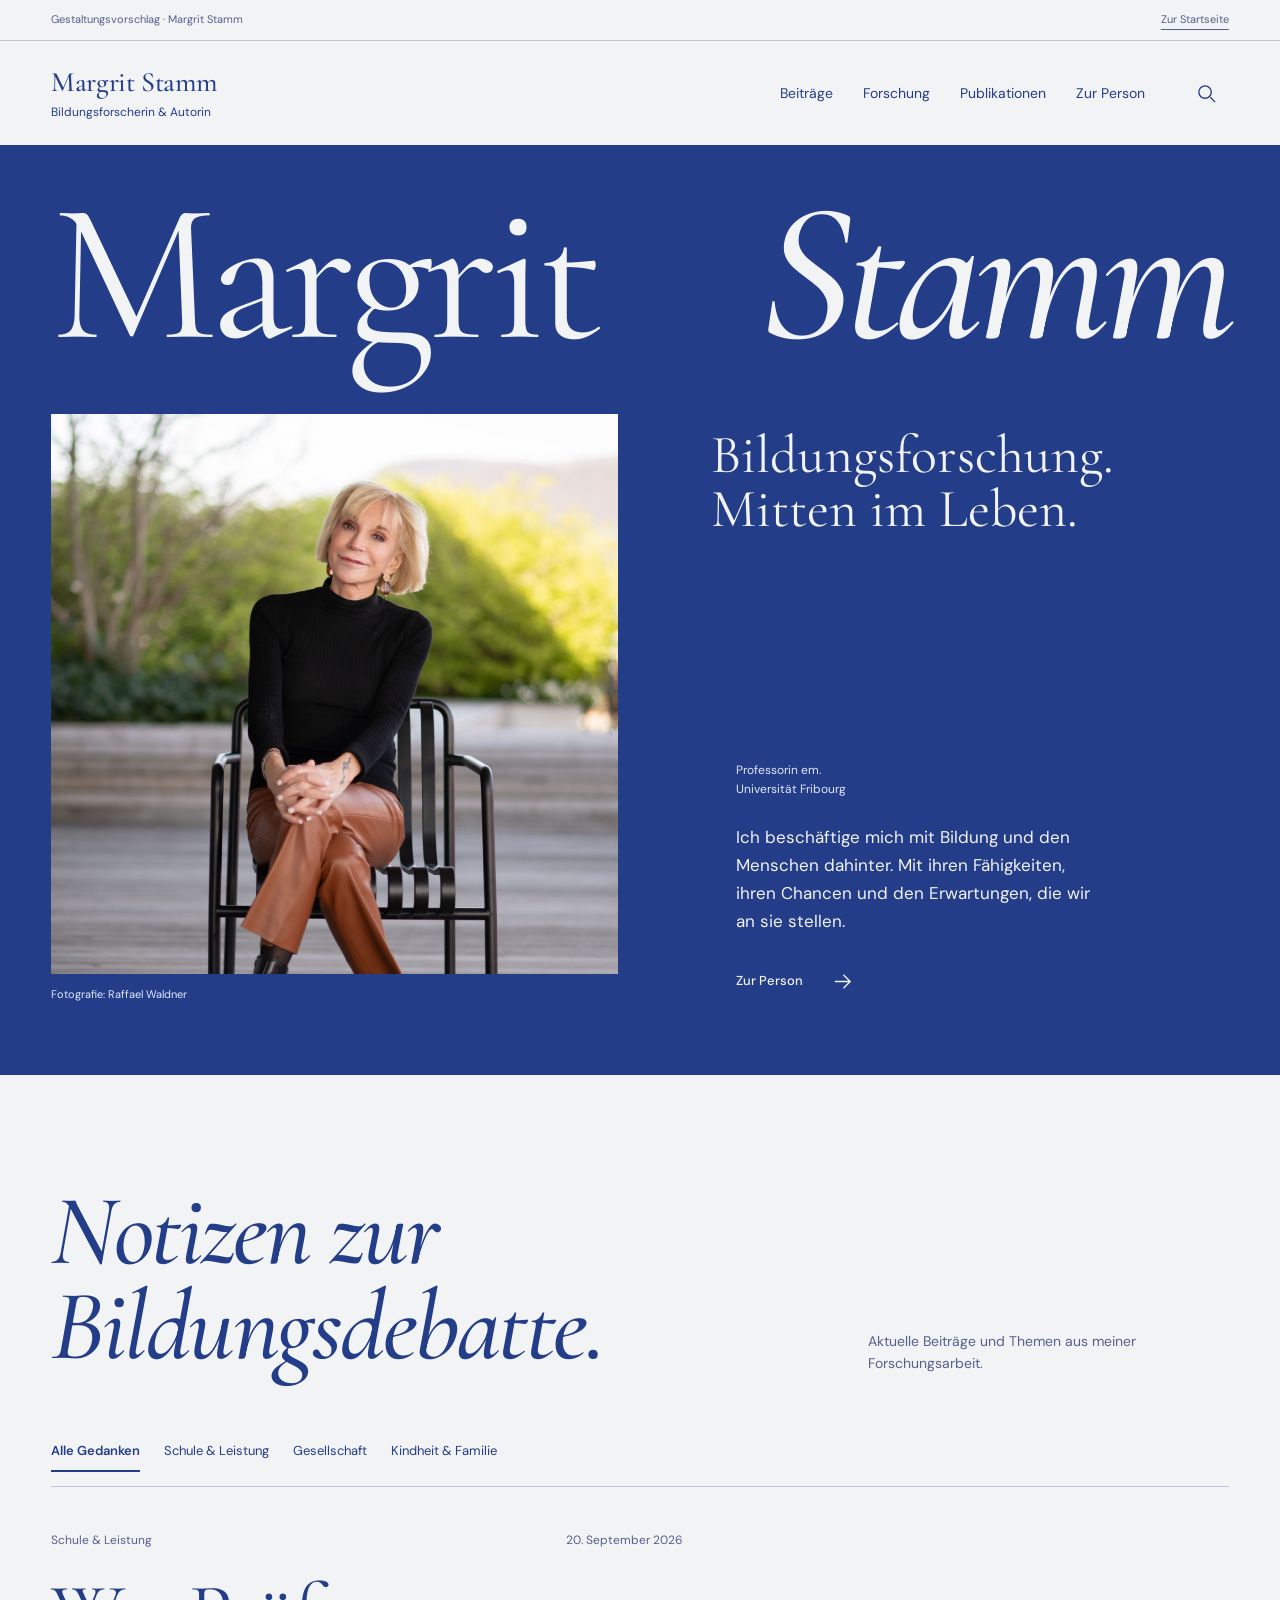
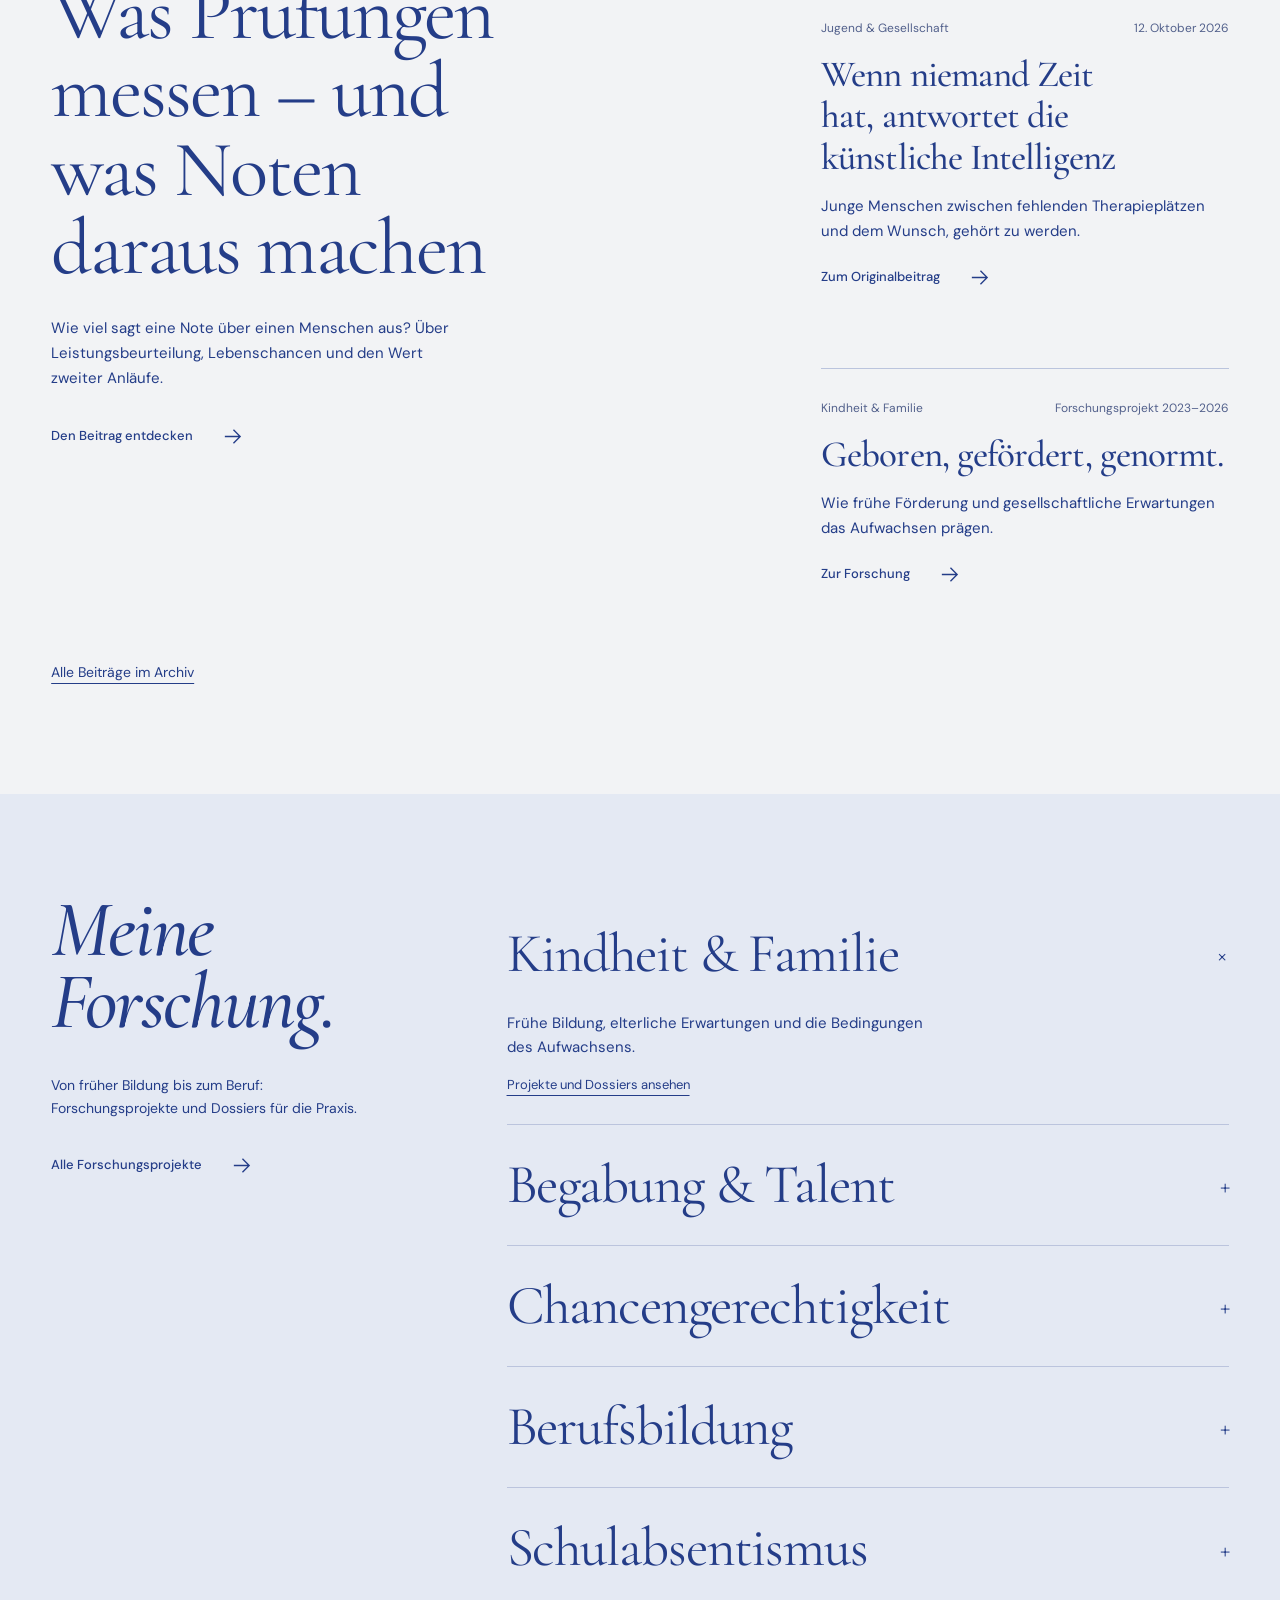
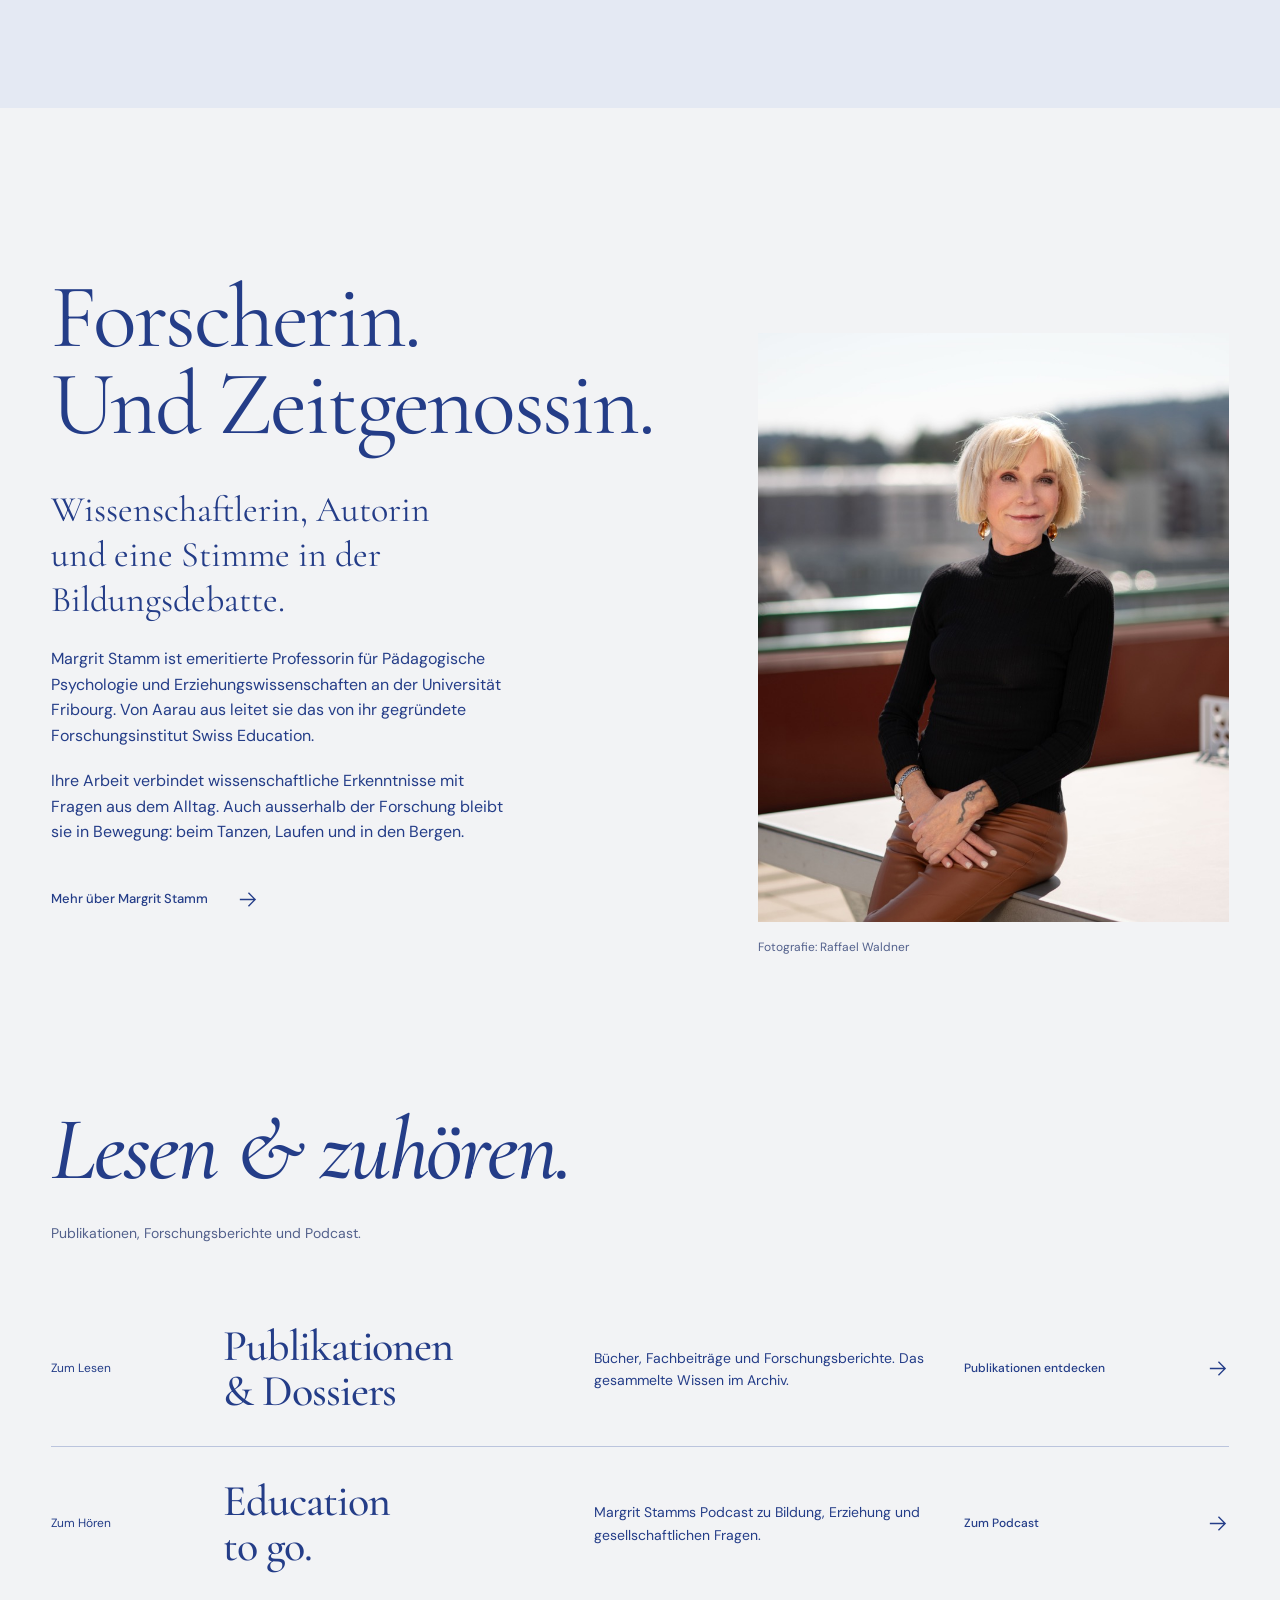
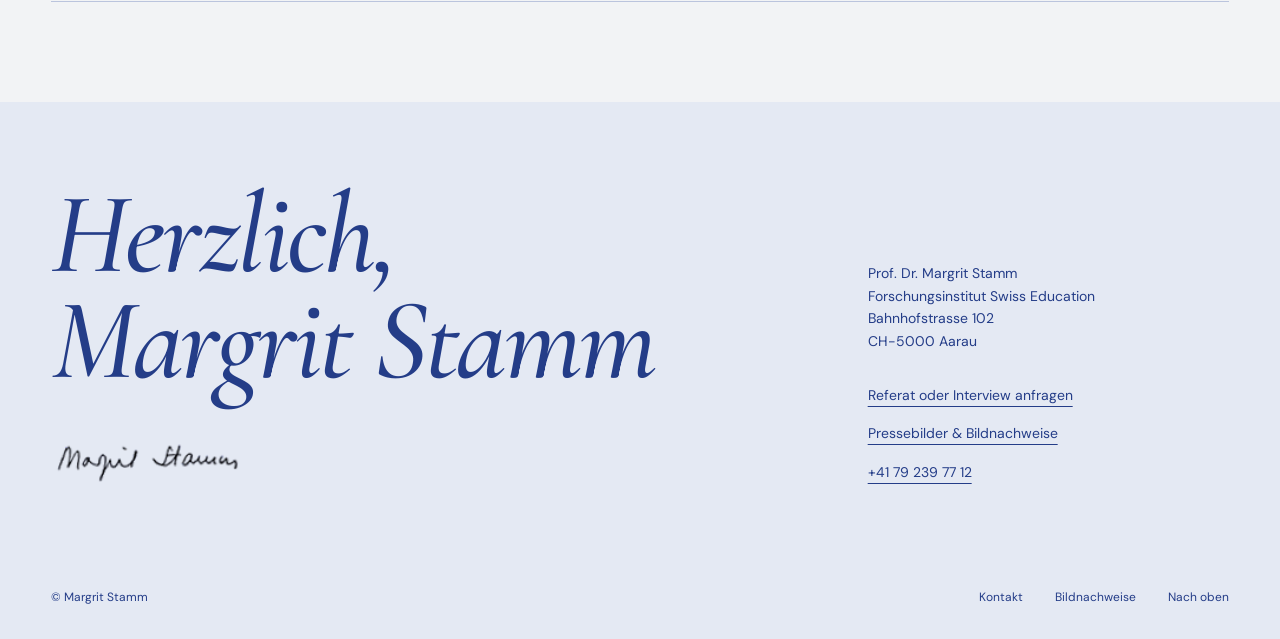
==== commit 0da27975: "Develop selected journal direction with expressive blue frontispiece" ====
--- a/index.html
+++ b/index.html
@@ -1,4 +1,4 @@
-<!doctype html><html lang="de-CH"><head><meta charset="utf-8"><meta name="robots" content="noindex, nofollow"><meta name="viewport" content="width=device-width, initial-scale=1"><title>Margrit Stamm | Bildung weiterdenken</title><meta name="description" content="Forschung, Gedanken und Perspektiven von Prof. Dr. Margrit Stamm. Bildung, Kindheit und gesellschaftliche Chancen."><link rel="stylesheet" href="style.css"><script src="app.js" defer></script><link rel="stylesheet" href="editorial.css?v=studio3"></head><body><div class="proposal-bar">Richtung A · Schweizer Plakat <a href="journal/index.html">Richtung B ansehen</a></div>
+<!doctype html><html lang="de-CH"><head><meta charset="utf-8"><meta name="robots" content="noindex, nofollow"><meta name="viewport" content="width=device-width, initial-scale=1"><title>Margrit Stamm | Bildung weiterdenken</title><meta name="description" content="Forschung, Gedanken und Perspektiven von Prof. Dr. Margrit Stamm. Bildung, Kindheit und gesellschaftliche Chancen."><link rel="stylesheet" href="style.css"><script src="app.js" defer></script><link rel="stylesheet" href="editorial.css?v=studio3"><link rel="stylesheet" href="journal/journal.css?v=2"></head><body><div class="proposal-bar">Gestaltungsvorschlag · Margrit Stamm <a href="index.html">Zur Startseite</a></div>
 <a class="skip" href="#main">Zum Inhalt</a><header class="header wrap"><a class="brand" href="index.html" aria-label="Margrit Stamm, Startseite"><span class="brand-emblem" aria-hidden="true"></span>Margrit Stamm<span>Bildungsforscherin & Autorin</span></a><nav aria-label="Hauptnavigation" id="navigation"><a href="beitraege.html">Beiträge</a><a href="forschung.html">Forschung</a><a href="publikationen.html">Publikationen</a><a href="index.html#person">Zur Person</a></nav><div class="header-actions"><button class="search-toggle icon-button" aria-label="Website durchsuchen"><svg viewBox="0 0 24 24" aria-hidden="true"><circle cx="10.5" cy="10.5" r="6.5"/><path d="m16 16 5 5"/></svg></button><button class="menu-toggle" aria-expanded="false" aria-controls="navigation">Menü</button></div></header>
 <main id="main"><section class="hero wrap"><div class="hero-title"><h1><span>Margrit</span><span>Stamm</span></h1><p>Bildungsforschung.<br>Mitten im Leben.</p></div><div class="hero-copy"><p>Professorin em. <br>Universität Fribourg</p><p>Ich beschäftige mich mit Bildung und den Menschen dahinter. Mit ihren Fähigkeiten, ihren Chancen und den Erwartungen, die wir an sie stellen.</p><a class="text-link" href="#person">Zur Person <svg viewBox="0 0 24 24" aria-hidden="true"><path d="M4 12h16M13 5l7 7-7 7"/></svg></a></div><figure class="hero-photo"><img src="assets/portrait.jpg" alt="Margrit Stamm auf einer Terrasse" width="1065" height="1600" fetchpriority="high"><figcaption>Fotografie: Raffael Waldner</figcaption></figure><div class="hero-aside"><p>Zur Diskussion</p><h2><a href="artikel.html">Was Prüfungen messen – und was Noten daraus machen</a></h2><p>Ein Beitrag über Beurteilung, Chancen und zweite Anläufe.</p><a class="text-link" href="artikel.html">Beitrag lesen <svg viewBox="0 0 24 24" aria-hidden="true"><path d="M4 12h16M13 5l7 7-7 7"/></svg></a></div></section>
 <section class="thoughts wrap section" id="gedanken"><div class="section-intro"><h2>Notizen zur <br>Bildungsdebatte.</h2><p>Aktuelle Beiträge und Themen aus meiner Forschungsarbeit.</p></div><div class="filter-bar" role="group" aria-label="Beiträge nach Thema filtern"><button class="filter active" data-filter="all" aria-pressed="true">Alle Gedanken</button><button class="filter" data-filter="schule" aria-pressed="false">Schule & Leistung</button><button class="filter" data-filter="gesellschaft" aria-pressed="false">Gesellschaft</button><button class="filter" data-filter="kindheit" aria-pressed="false">Kindheit & Familie</button></div><div class="stories"><article class="story feature" data-topic="schule"><div class="story-meta"><span>Schule & Leistung</span><time datetime="2026-09-20">20. September 2026</time></div><h3><a href="artikel.html">Was Prüfungen messen – und was Noten daraus machen</a></h3><p>Wie viel sagt eine Note über einen Menschen aus? Über Leistungsbeurteilung, Lebenschancen und den Wert zweiter Anläufe.</p><a href="artikel.html" class="text-link">Den Beitrag entdecken <svg viewBox="0 0 24 24" aria-hidden="true"><path d="M4 12h16M13 5l7 7-7 7"/></svg></a></article><div class="story-stack"><article class="story" data-topic="gesellschaft"><div class="story-meta"><span>Jugend & Gesellschaft</span><time datetime="2026-10-12">12. Oktober 2026</time></div><h3><a href="https://www.margritstamm.ch/blog/blog-uebersicht-bildung-und-erziehung/entry/wenn-niemand-zeit-hat-antwortet-die-kuenstliche-intelligenz-ueber-junge-menschen-therapieplaetze-und-die-sehnsucht-gehoert-zu-werden.html">Wenn niemand Zeit hat, antwortet die künstliche Intelligenz</a></h3><p>Junge Menschen zwischen fehlenden Therapieplätzen und dem Wunsch, gehört zu werden.</p><a class="text-link" href="https://www.margritstamm.ch/blog/blog-uebersicht-bildung-und-erziehung/entry/wenn-niemand-zeit-hat-antwortet-die-kuenstliche-intelligenz-ueber-junge-menschen-therapieplaetze-und-die-sehnsucht-gehoert-zu-werden.html">Zum Originalbeitrag <svg viewBox="0 0 24 24" aria-hidden="true"><path d="M4 12h16M13 5l7 7-7 7"/></svg></a></article><article class="story" data-topic="kindheit"><div class="story-meta"><span>Kindheit & Familie</span><span>Forschungsprojekt 2023–2026</span></div><h3><a href="forschung.html">Geboren, gefördert, genormt.</a></h3><p>Wie frühe Förderung und gesellschaftliche Erwartungen das Aufwachsen prägen.</p><a class="text-link" href="forschung.html">Zur Forschung <svg viewBox="0 0 24 24" aria-hidden="true"><path d="M4 12h16M13 5l7 7-7 7"/></svg></a></article></div></div><p class="filter-status sr-only" role="status"></p><a class="archive-link" href="beitraege.html">Alle Beiträge im Archiv</a></section>
--- a/journal/journal.css
+++ b/journal/journal.css
@@ -0,0 +1,12 @@
+/* Direction B: a literary journal in blue ink, with a portrait frontispiece. */
+:root{--paper:#f2f3f5;--ink:#243d88;--muted:#53618c;--line:#bbc4dd;--blue:#243d88;--light:#e4e9f3;--signal:#e0e8ff;--chapter:#e4e9f3;--chapter-ink:#243d88;--aside:#e4e9f3}
+.header{min-height:104px}.brand{padding-left:0;font-family:var(--font-display);font-size:28px}.brand .brand-emblem{display:none}.brand span{font-family:var(--font-body)}
+.hero{grid-template-columns:minmax(0,1fr) minmax(0,1.4fr);grid-template-rows:auto auto;gap:0 8%;padding-top:48px;padding-bottom:100px;align-items:start}.hero-photo{grid-column:1;grid-row:1/3;padding-top:60px}.hero-photo img{height:590px;object-position:50% 40%}.hero-title{grid-column:2;grid-row:1;padding-top:0}.hero h1{font-family:var(--font-display);font-size:clamp(100px,12vw,180px);font-weight:400;line-height:.76;letter-spacing:-.04em}.hero h1 span+span{font-style:italic;margin:14px 0 0 12%}.hero-title>p{font-family:var(--font-display);font-size:37px;line-height:1.05;padding-top:42px;max-width:350px}.hero-copy{grid-column:2;grid-row:2;display:block;padding:28px 0 0 12%;max-width:430px}.hero-copy>p:first-child{display:block;font-size:12px;margin-bottom:18px}.hero-copy>p:nth-child(2){font-size:16px;max-width:340px}.hero-copy .text-link{margin-top:14px}.hero-aside{display:none}.thoughts{border:0;background:var(--light);padding-block:70px}.section-intro h2,.thoughts .section-intro h2,.person h2,.library .section-intro h2{font-family:var(--font-display);font-size:clamp(48px,5.5vw,80px);font-weight:400;letter-spacing:-.025em}.stories{grid-template-columns:1.35fr 1fr}.story.feature h3{font-size:clamp(54px,5.5vw,80px);font-weight:400}.story-stack h3{font-size:38px}.research{background:var(--paper);color:var(--ink);margin:0;padding-block:100px}.research-inner{grid-template-columns:minmax(0,1fr) minmax(0,2fr);gap:90px}.research-intro h2{font-family:var(--font-display);font-size:62px;font-style:italic}.research-list{grid-column:2}.research-list summary{font-family:var(--font-display);font-size:48px;letter-spacing:-.02em}.research-list details+details{border-color:var(--line)}.person{border-top:1px solid var(--line);grid-template-columns:1.4fr 1fr;gap:10%}.person figure{grid-column:2;grid-row:1;max-width:none}.person-copy{grid-column:1;grid-row:1}.person-copy .lead{font-size:37px}.footer{background:var(--light)}.footer h2{font-style:italic;font-size:80px}.article-header{max-width:1300px;padding-top:40px}.article-header h1{font-family:var(--font-display);font-weight:400;font-size:clamp(58px,8vw,114px);line-height:.98;max-width:1100px}.article-header .article-meta{border-color:var(--line)}.article-layout{max-width:1300px;grid-template-columns:220px minmax(0,700px);gap:80px}.article-body{font-size:26px}.article-body .intro{font-size:38px}.article-end{background:var(--ink);color:var(--paper)}.article-end :focus-visible{outline-color:var(--paper)}.research-mast{background:var(--light)}.archive-mast h1,.publication-mast h1,.research-mast h1{font-family:var(--font-display);font-weight:400;font-style:italic;font-size:clamp(72px,10vw,144px)}.archive-row:hover{background:var(--light)}.publication-count{font-family:var(--font-display);font-style:italic}.archive-row h2{font-weight:400}
+@media(max-width:1100px){.hero{gap:0 6%}.hero h1{font-size:12vw}.hero-photo img{height:540px}.hero-title>p{font-size:30px}.hero-copy{padding-left:0}.research-inner{gap:45px}.article-layout{grid-template-columns:170px minmax(0,1fr);gap:45px}}
+@media(max-width:700px){.brand{font-size:26px}.hero{grid-template-columns:1fr;gap:28px;padding-top:30px;padding-bottom:55px}.hero-title{grid-column:1;grid-row:1}.hero h1{font-size:clamp(86px,24vw,155px);line-height:.82}.hero h1 span+span{margin-left:18%}.hero-title>p{font-size:30px;padding-top:30px}.hero-photo{grid-column:1;grid-row:2;padding:0;margin-right:12%}.hero-photo img{height:395px}.hero-copy{grid-column:1;grid-row:3;padding:0 0 0 12%;max-width:none}.hero-copy>p:first-child{font-size:12px}.hero-copy>p:nth-child(2){font-size:15px}.thoughts{padding-block:48px}.section-intro h2,.thoughts .section-intro h2,.person h2,.library .section-intro h2{font-size:48px}.stories{grid-template-columns:1fr}.story.feature h3{font-size:48px}.story-stack h3{font-size:36px}.research{padding-block:55px}.research-inner{display:block}.research-intro h2{font-size:48px}.research-list summary{font-size:33px}.person{grid-template-columns:1fr;padding-block:55px}.person figure{grid-column:1;grid-row:1;width:85%;margin-left:auto}.person-copy{grid-column:1;grid-row:2}.person-copy .lead{font-size:32px}.footer h2{font-size:58px}.article-header h1{font-size:clamp(44px,12vw,70px)}.article-layout{display:flex;gap:30px}.article-body{font-size:24px}.article-body .intro{font-size:32px}.archive-mast h1,.publication-mast h1,.research-mast h1{font-size:clamp(52px,14vw,86px)}}
+/* Selected journal: blue-ink frontispiece and a more expressive typographic rhythm. */
+.hero{background:var(--ink);color:var(--paper);max-width:none;grid-template-columns:minmax(0,1.15fr) minmax(0,1fr);gap:48px 10%;padding-top:38px;padding-bottom:72px}.hero-title{grid-column:1/3;grid-row:1;display:grid;grid-template-columns:1.15fr 1fr;gap:10%;position:relative}.hero h1{grid-column:1/3;display:flex;justify-content:space-between;align-items:baseline;font-size:clamp(110px,15.5vw,248px);line-height:.92;letter-spacing:-.04em}.hero h1 span+span{margin:0;font-weight:400}.hero-title>p{position:absolute;right:0;top:calc(100% + 62px);width:44%;max-width:none;font-size:clamp(40px,4.2vw,66px);padding:0;line-height:1.02}.hero-photo{grid-column:1;grid-row:2;padding:0;margin:0}.hero-photo img{height:560px;object-position:50% 38%}.hero-photo figcaption{color:var(--signal);margin-top:12px}.hero-copy{grid-column:2;grid-row:2;padding:240px 0 0;max-width:400px;align-self:end}.hero-copy>p:first-child{color:var(--signal);margin-bottom:24px}.hero-copy>p:nth-child(2){font-size:17px;line-height:1.65;max-width:360px}.hero-copy .text-link{margin-top:24px}.hero :focus-visible{outline-color:var(--paper)}.hero ::selection{background:var(--paper);color:var(--ink)}
+.thoughts{background:var(--paper);padding-block:110px}.thoughts .section-intro{grid-template-columns:2fr 1fr;gap:8%;margin-bottom:58px}.thoughts .section-intro h2{font-size:clamp(60px,7.8vw,112px);font-style:italic;line-height:.95}.thoughts .section-intro p{padding-bottom:0}.stories{grid-template-columns:1.6fr 1fr;gap:10%}.story.feature h3{font-size:clamp(56px,6.2vw,90px);line-height:.99}.story-stack{padding-top:100px}.story-stack h3{font-size:37px}.filter-bar{border-bottom:1px solid var(--line);padding-bottom:14px}.research{background:var(--light);padding-block:100px}.research-inner{grid-template-columns:1fr 2fr;gap:8%}.research-intro h2{font-size:80px;line-height:.9}.research-list summary{font-size:clamp(36px,4.3vw,62px)}.research-list details{padding-block:27px}.research-list p{margin-top:24px}.person{border:0;padding-block:130px;grid-template-columns:1.3fr 1fr;gap:8%}.person h2{font-size:clamp(64px,7.1vw,102px);line-height:.95}.person figure{align-self:end;padding-top:95px}.person-copy .lead{font-size:36px;margin-top:40px}.library .section-intro h2{font-size:90px;font-style:italic}.library-grid h3{font-size:44px}.footer-top{grid-template-columns:2fr 1fr;gap:8%}.footer h2{font-size:clamp(72px,9vw,130px);line-height:.92}.footer .signature{margin-top:40px;width:190px}.footer-contact{align-self:end}.footer{padding-top:80px}
+.research-mast{background:var(--ink);color:var(--paper);padding-block:58px 70px}.research-mast>.wrap{display:block}.research-mast h1{font-style:normal;font-size:clamp(90px,12vw,180px);line-height:.95;max-width:none}.research-mast h1 span,.research-mast h1 em{display:block}.research-mast h1 em{text-align:right;font-weight:400;margin-top:8px}.research-note{display:grid;grid-template-columns:1fr 1fr;gap:8%;margin-top:52px;max-width:740px}.research-note p:first-child{font-size:16px}.research-note p+p{margin:0;font-size:16px}.research-note img{display:none}.archive-mast{display:block;padding-top:50px;padding-bottom:70px}.archive-mast h1{font-size:clamp(100px,13vw,190px);font-style:normal;line-height:.93}.archive-mast h1 span,.archive-mast h1 em{display:block}.archive-mast h1 em{margin-left:26%;font-weight:400}.archive-mast>div{max-width:340px;margin:40px 0 0 auto}.publication-mast{grid-template-columns:2.6fr 1fr;gap:8%}.publication-mast h1{font-size:clamp(78px,9vw,130px);line-height:.95;font-style:normal}.publication-count{font-size:130px}.archive-row{padding-block:40px}.archive-row h2{font-size:46px;line-height:1.05}.archive-row time{font-size:12px}.article-header{padding-block:50px 60px}.article-header h1{font-size:clamp(62px,8.6vw,124px);line-height:.98}.article-body{color:#26304a}.article-body h2{color:var(--ink)}.article-body .intro{color:var(--ink);font-size:42px}.article-body>p:not(.intro){max-width:58ch}
+@media(max-width:1100px){.hero-title>p{top:calc(100% + 48px);font-size:42px}.hero-copy{padding-top:175px}.hero-photo img{height:550px}.research-intro h2{font-size:62px}.archive-row h2{font-size:37px}.person h2{font-size:65px}.footer h2{font-size:86px}}
+@media(max-width:700px){.hero{grid-template-columns:1fr;gap:28px;padding-top:28px;padding-bottom:44px}.hero-title{grid-column:1;grid-row:1;display:block}.hero h1{display:block;font-size:clamp(88px,26vw,170px);line-height:.8}.hero h1 span+span{text-align:right;margin-top:16px}.hero-title>p{position:static;width:auto;font-size:32px;padding-top:36px;max-width:260px}.hero-photo{grid-column:1;grid-row:2;margin-right:0}.hero-photo img{height:420px;object-position:50% 38%}.hero-copy{grid-column:1;grid-row:3;padding:0 0 0 10%;max-width:none}.hero-copy>p:first-child{font-size:12px;margin-bottom:18px}.hero-copy>p:nth-child(2){font-size:16px}.thoughts{padding-block:56px}.thoughts .section-intro{display:block;margin-bottom:32px}.thoughts .section-intro h2{font-size:53px}.stories{grid-template-columns:1fr;gap:38px}.story.feature h3{font-size:49px}.story-stack{padding-top:0}.story-stack h3{font-size:36px}.research{padding-block:56px}.research-inner{display:block}.research-intro h2{font-size:55px}.research-list summary{font-size:34px}.person{grid-template-columns:1fr;padding-block:64px;gap:36px}.person figure{padding:0;width:90%}.person h2{font-size:56px}.person-copy .lead{font-size:31px;margin-top:28px}.library .section-intro h2{font-size:52px}.library-grid h3{font-size:38px}.footer-top{grid-template-columns:1fr;gap:40px}.footer{padding-top:52px}.footer h2{font-size:64px}.footer .signature{width:161px;margin-top:28px}.research-mast{padding-block:40px 44px}.research-mast h1{font-size:clamp(49px,13vw,85px);line-height:1}.research-mast h1 em{margin-top:12px}.research-note{margin-top:36px;gap:24px;grid-template-columns:1fr 1.4fr}.research-note p:first-child,.research-note p+p{font-size:13px}.archive-mast{padding-block:36px 44px}.archive-mast h1{font-size:clamp(59px,16vw,96px)}.archive-mast h1 em{margin-left:12%}.archive-mast>div{margin-top:32px;margin-left:12%}.publication-mast{display:block;padding-block:36px 48px}.publication-mast h1{font-size:clamp(46px,12.4vw,80px)}.publication-count{font-size:80px}.archive-row{padding-block:30px}.archive-row h2{font-size:34px}.article-header{padding-block:26px 36px}.article-header h1{font-size:clamp(44px,12vw,70px)}.article-body .intro{font-size:32px}}
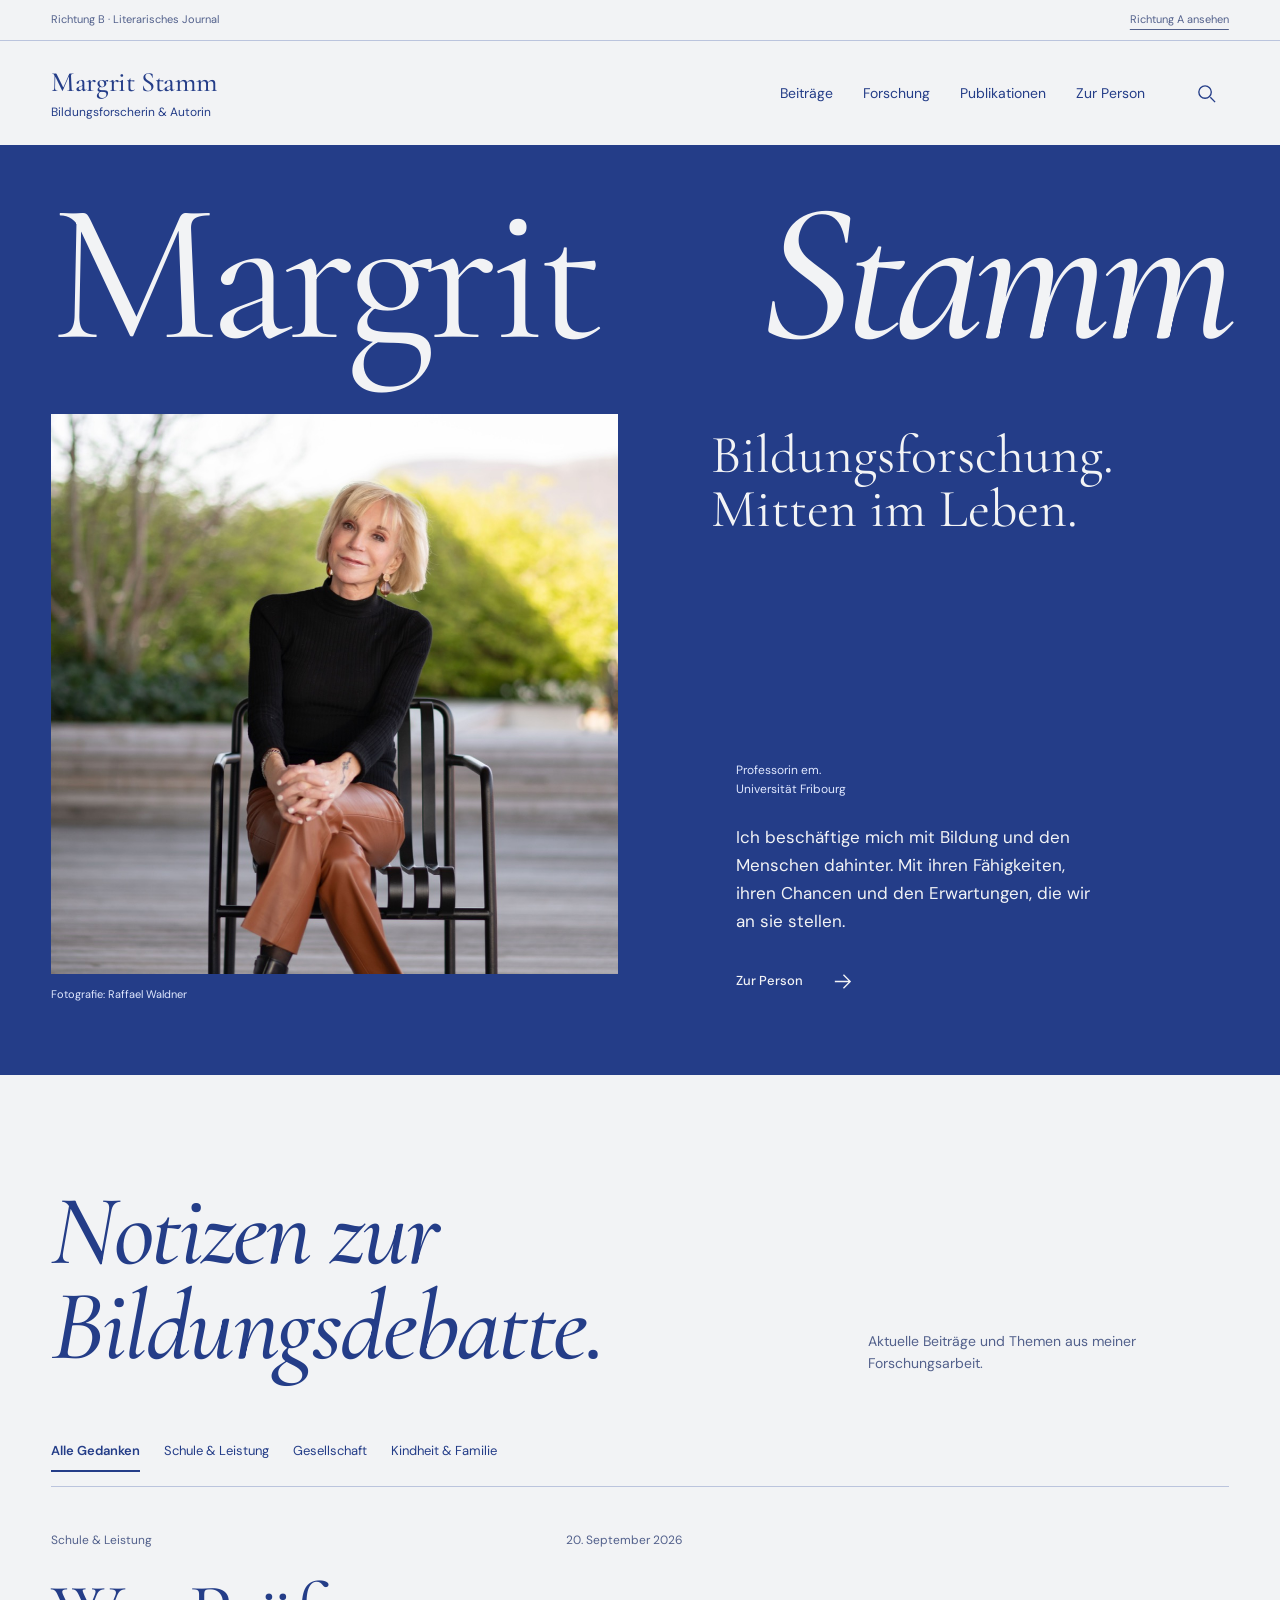
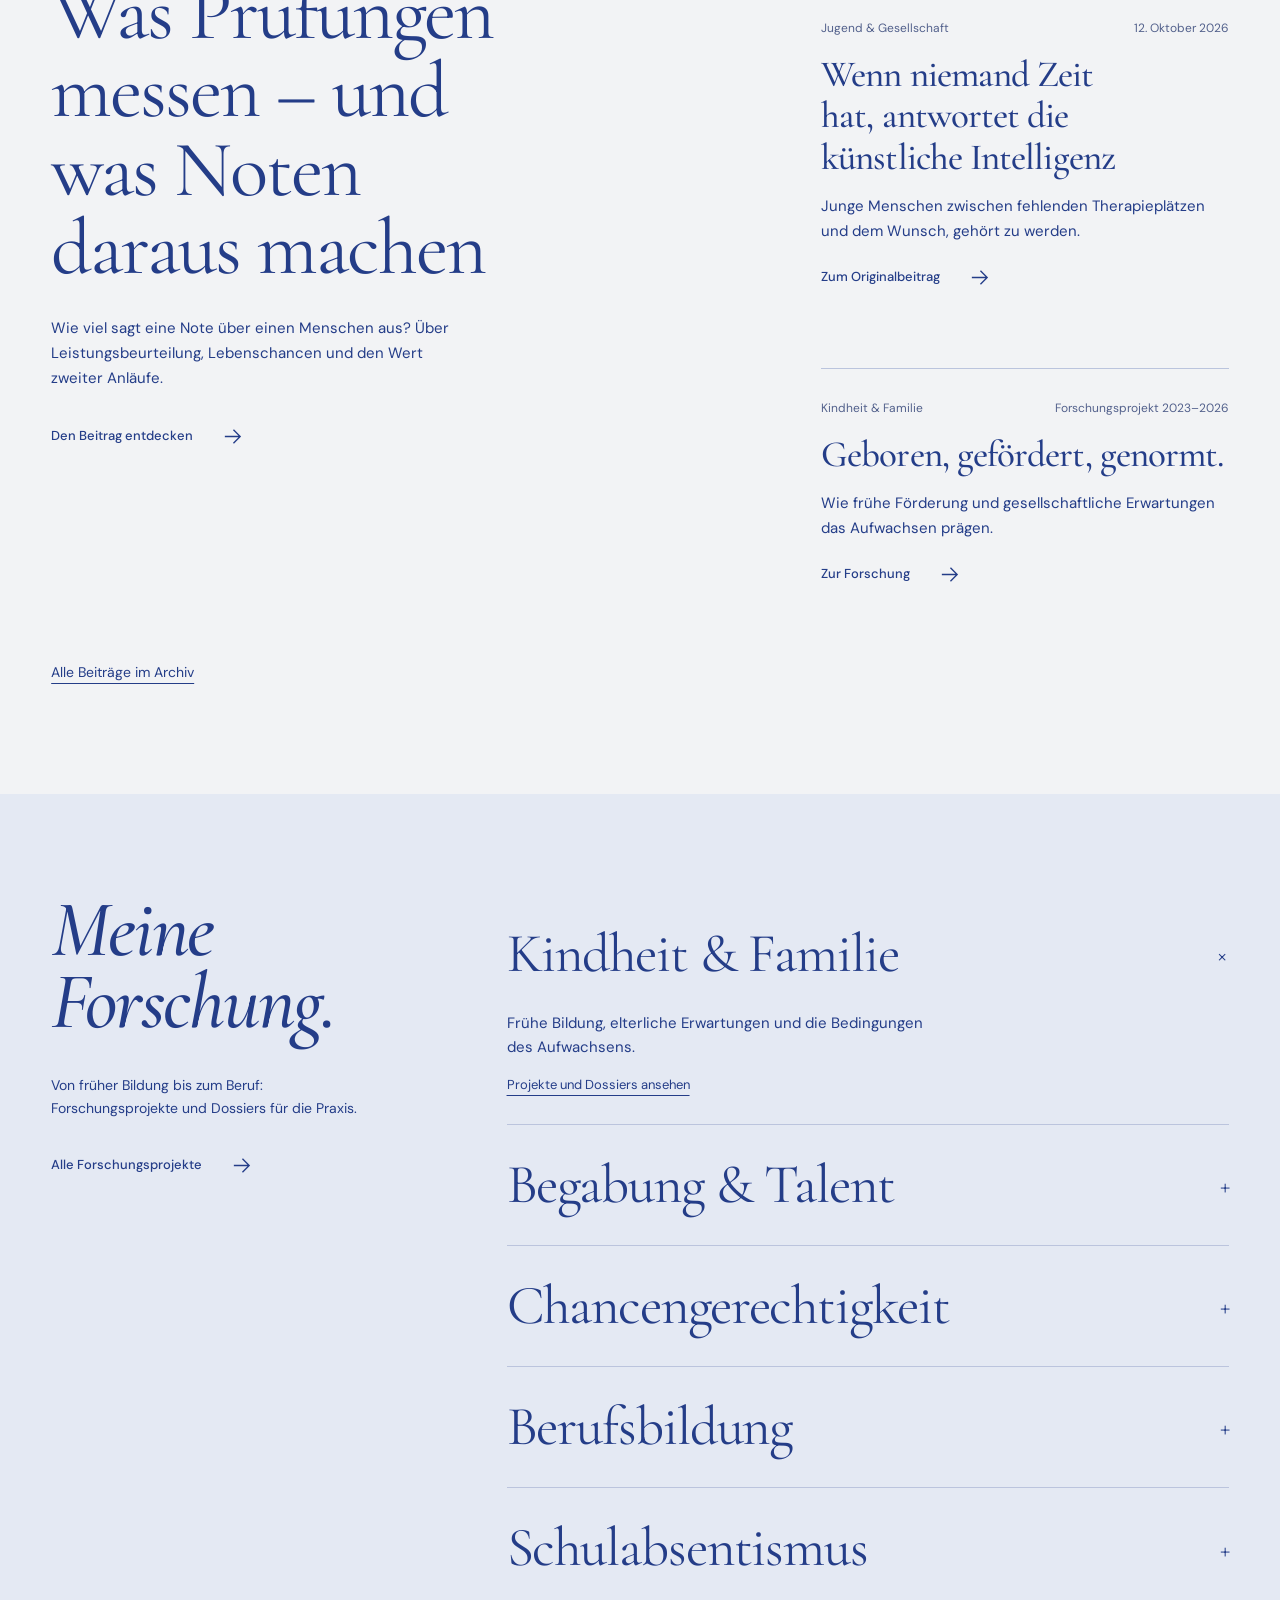
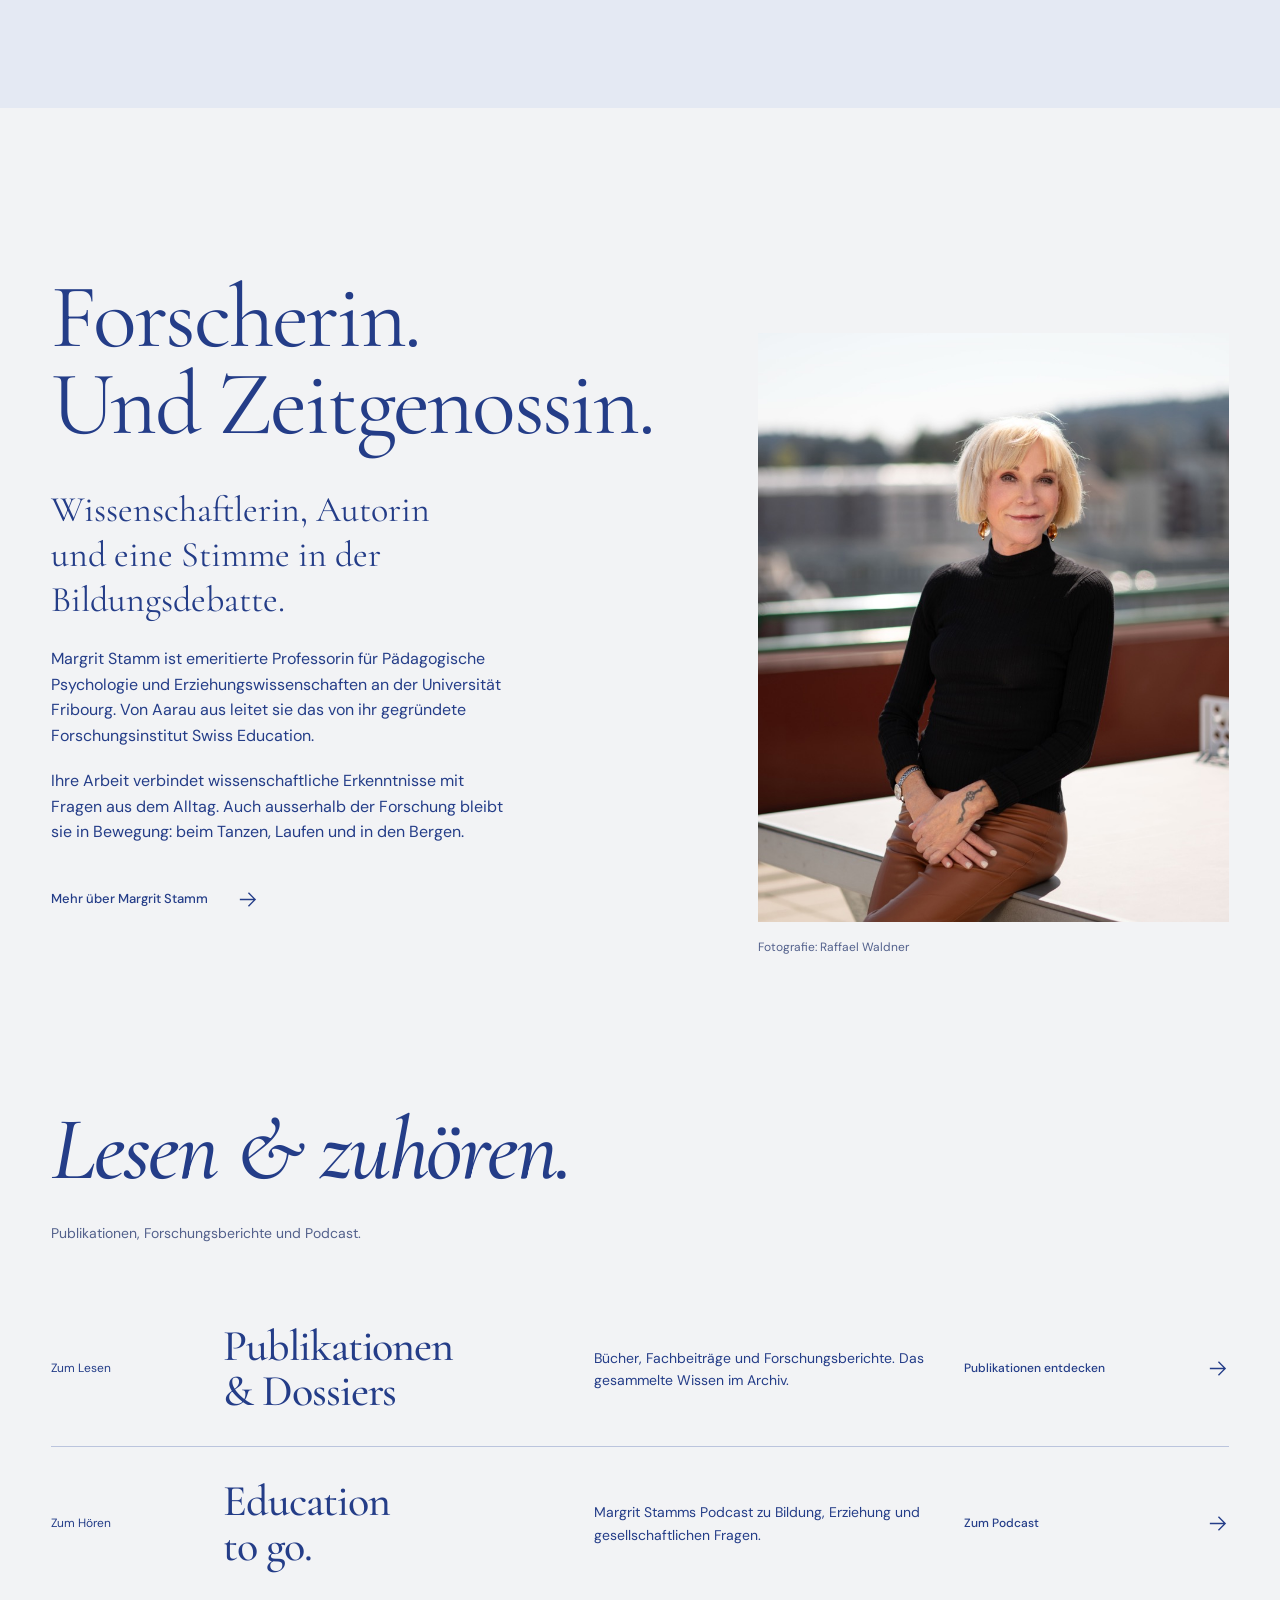
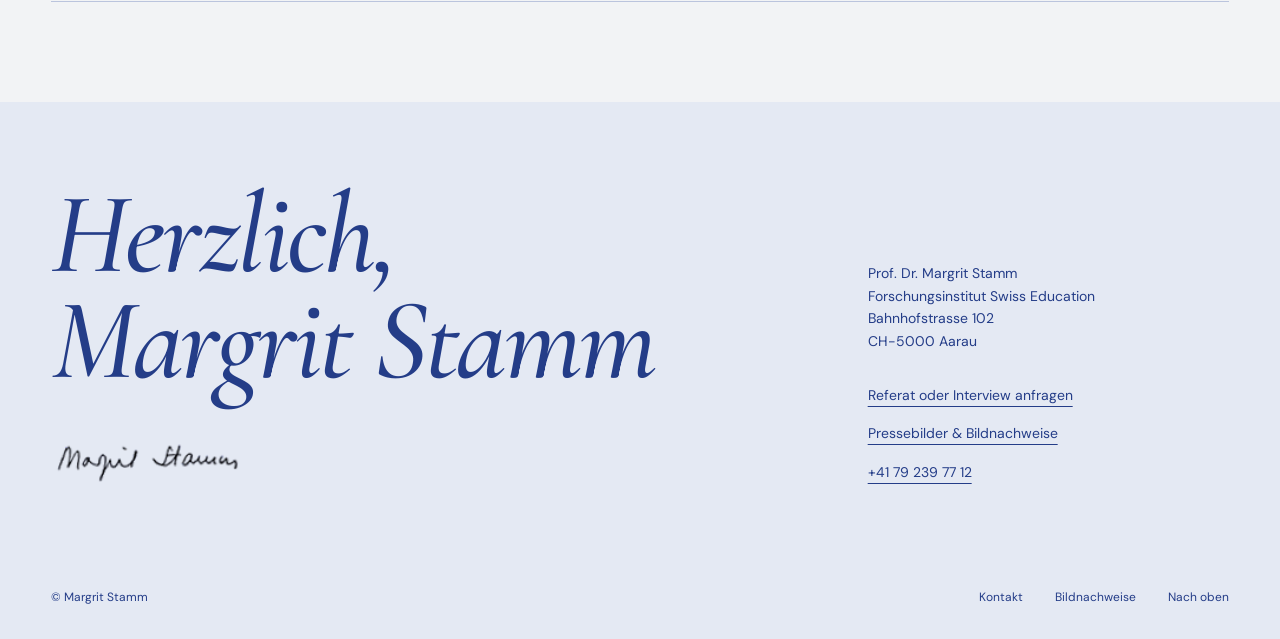
==== commit 0d622664: "Add bolder poster alternative alongside selected journal direction" ====
--- a/index.html
+++ b/index.html
@@ -1,4 +1,4 @@
-<!doctype html><html lang="de-CH"><head><meta charset="utf-8"><meta name="robots" content="noindex, nofollow"><meta name="viewport" content="width=device-width, initial-scale=1"><title>Margrit Stamm | Bildung weiterdenken</title><meta name="description" content="Forschung, Gedanken und Perspektiven von Prof. Dr. Margrit Stamm. Bildung, Kindheit und gesellschaftliche Chancen."><link rel="stylesheet" href="style.css"><script src="app.js" defer></script><link rel="stylesheet" href="editorial.css?v=studio3"><link rel="stylesheet" href="journal/journal.css?v=2"></head><body><div class="proposal-bar">Gestaltungsvorschlag · Margrit Stamm <a href="index.html">Zur Startseite</a></div>
+<!doctype html><html lang="de-CH"><head><meta charset="utf-8"><meta name="robots" content="noindex, nofollow"><meta name="viewport" content="width=device-width, initial-scale=1"><title>Margrit Stamm | Bildung weiterdenken</title><meta name="description" content="Forschung, Gedanken und Perspektiven von Prof. Dr. Margrit Stamm. Bildung, Kindheit und gesellschaftliche Chancen."><link rel="stylesheet" href="style.css"><script src="app.js" defer></script><link rel="stylesheet" href="editorial.css?v=studio3"><link rel="stylesheet" href="journal/journal.css?v=2"></head><body><div class="proposal-bar">Richtung B · Literarisches Journal <a href="plakat/index.html">Richtung A ansehen</a></div>
 <a class="skip" href="#main">Zum Inhalt</a><header class="header wrap"><a class="brand" href="index.html" aria-label="Margrit Stamm, Startseite"><span class="brand-emblem" aria-hidden="true"></span>Margrit Stamm<span>Bildungsforscherin & Autorin</span></a><nav aria-label="Hauptnavigation" id="navigation"><a href="beitraege.html">Beiträge</a><a href="forschung.html">Forschung</a><a href="publikationen.html">Publikationen</a><a href="index.html#person">Zur Person</a></nav><div class="header-actions"><button class="search-toggle icon-button" aria-label="Website durchsuchen"><svg viewBox="0 0 24 24" aria-hidden="true"><circle cx="10.5" cy="10.5" r="6.5"/><path d="m16 16 5 5"/></svg></button><button class="menu-toggle" aria-expanded="false" aria-controls="navigation">Menü</button></div></header>
 <main id="main"><section class="hero wrap"><div class="hero-title"><h1><span>Margrit</span><span>Stamm</span></h1><p>Bildungsforschung.<br>Mitten im Leben.</p></div><div class="hero-copy"><p>Professorin em. <br>Universität Fribourg</p><p>Ich beschäftige mich mit Bildung und den Menschen dahinter. Mit ihren Fähigkeiten, ihren Chancen und den Erwartungen, die wir an sie stellen.</p><a class="text-link" href="#person">Zur Person <svg viewBox="0 0 24 24" aria-hidden="true"><path d="M4 12h16M13 5l7 7-7 7"/></svg></a></div><figure class="hero-photo"><img src="assets/portrait.jpg" alt="Margrit Stamm auf einer Terrasse" width="1065" height="1600" fetchpriority="high"><figcaption>Fotografie: Raffael Waldner</figcaption></figure><div class="hero-aside"><p>Zur Diskussion</p><h2><a href="artikel.html">Was Prüfungen messen – und was Noten daraus machen</a></h2><p>Ein Beitrag über Beurteilung, Chancen und zweite Anläufe.</p><a class="text-link" href="artikel.html">Beitrag lesen <svg viewBox="0 0 24 24" aria-hidden="true"><path d="M4 12h16M13 5l7 7-7 7"/></svg></a></div></section>
 <section class="thoughts wrap section" id="gedanken"><div class="section-intro"><h2>Notizen zur <br>Bildungsdebatte.</h2><p>Aktuelle Beiträge und Themen aus meiner Forschungsarbeit.</p></div><div class="filter-bar" role="group" aria-label="Beiträge nach Thema filtern"><button class="filter active" data-filter="all" aria-pressed="true">Alle Gedanken</button><button class="filter" data-filter="schule" aria-pressed="false">Schule & Leistung</button><button class="filter" data-filter="gesellschaft" aria-pressed="false">Gesellschaft</button><button class="filter" data-filter="kindheit" aria-pressed="false">Kindheit & Familie</button></div><div class="stories"><article class="story feature" data-topic="schule"><div class="story-meta"><span>Schule & Leistung</span><time datetime="2026-09-20">20. September 2026</time></div><h3><a href="artikel.html">Was Prüfungen messen – und was Noten daraus machen</a></h3><p>Wie viel sagt eine Note über einen Menschen aus? Über Leistungsbeurteilung, Lebenschancen und den Wert zweiter Anläufe.</p><a href="artikel.html" class="text-link">Den Beitrag entdecken <svg viewBox="0 0 24 24" aria-hidden="true"><path d="M4 12h16M13 5l7 7-7 7"/></svg></a></article><div class="story-stack"><article class="story" data-topic="gesellschaft"><div class="story-meta"><span>Jugend & Gesellschaft</span><time datetime="2026-10-12">12. Oktober 2026</time></div><h3><a href="https://www.margritstamm.ch/blog/blog-uebersicht-bildung-und-erziehung/entry/wenn-niemand-zeit-hat-antwortet-die-kuenstliche-intelligenz-ueber-junge-menschen-therapieplaetze-und-die-sehnsucht-gehoert-zu-werden.html">Wenn niemand Zeit hat, antwortet die künstliche Intelligenz</a></h3><p>Junge Menschen zwischen fehlenden Therapieplätzen und dem Wunsch, gehört zu werden.</p><a class="text-link" href="https://www.margritstamm.ch/blog/blog-uebersicht-bildung-und-erziehung/entry/wenn-niemand-zeit-hat-antwortet-die-kuenstliche-intelligenz-ueber-junge-menschen-therapieplaetze-und-die-sehnsucht-gehoert-zu-werden.html">Zum Originalbeitrag <svg viewBox="0 0 24 24" aria-hidden="true"><path d="M4 12h16M13 5l7 7-7 7"/></svg></a></article><article class="story" data-topic="kindheit"><div class="story-meta"><span>Kindheit & Familie</span><span>Forschungsprojekt 2023–2026</span></div><h3><a href="forschung.html">Geboren, gefördert, genormt.</a></h3><p>Wie frühe Förderung und gesellschaftliche Erwartungen das Aufwachsen prägen.</p><a class="text-link" href="forschung.html">Zur Forschung <svg viewBox="0 0 24 24" aria-hidden="true"><path d="M4 12h16M13 5l7 7-7 7"/></svg></a></article></div></div><p class="filter-status sr-only" role="status"></p><a class="archive-link" href="beitraege.html">Alle Beiträge im Archiv</a></section>
